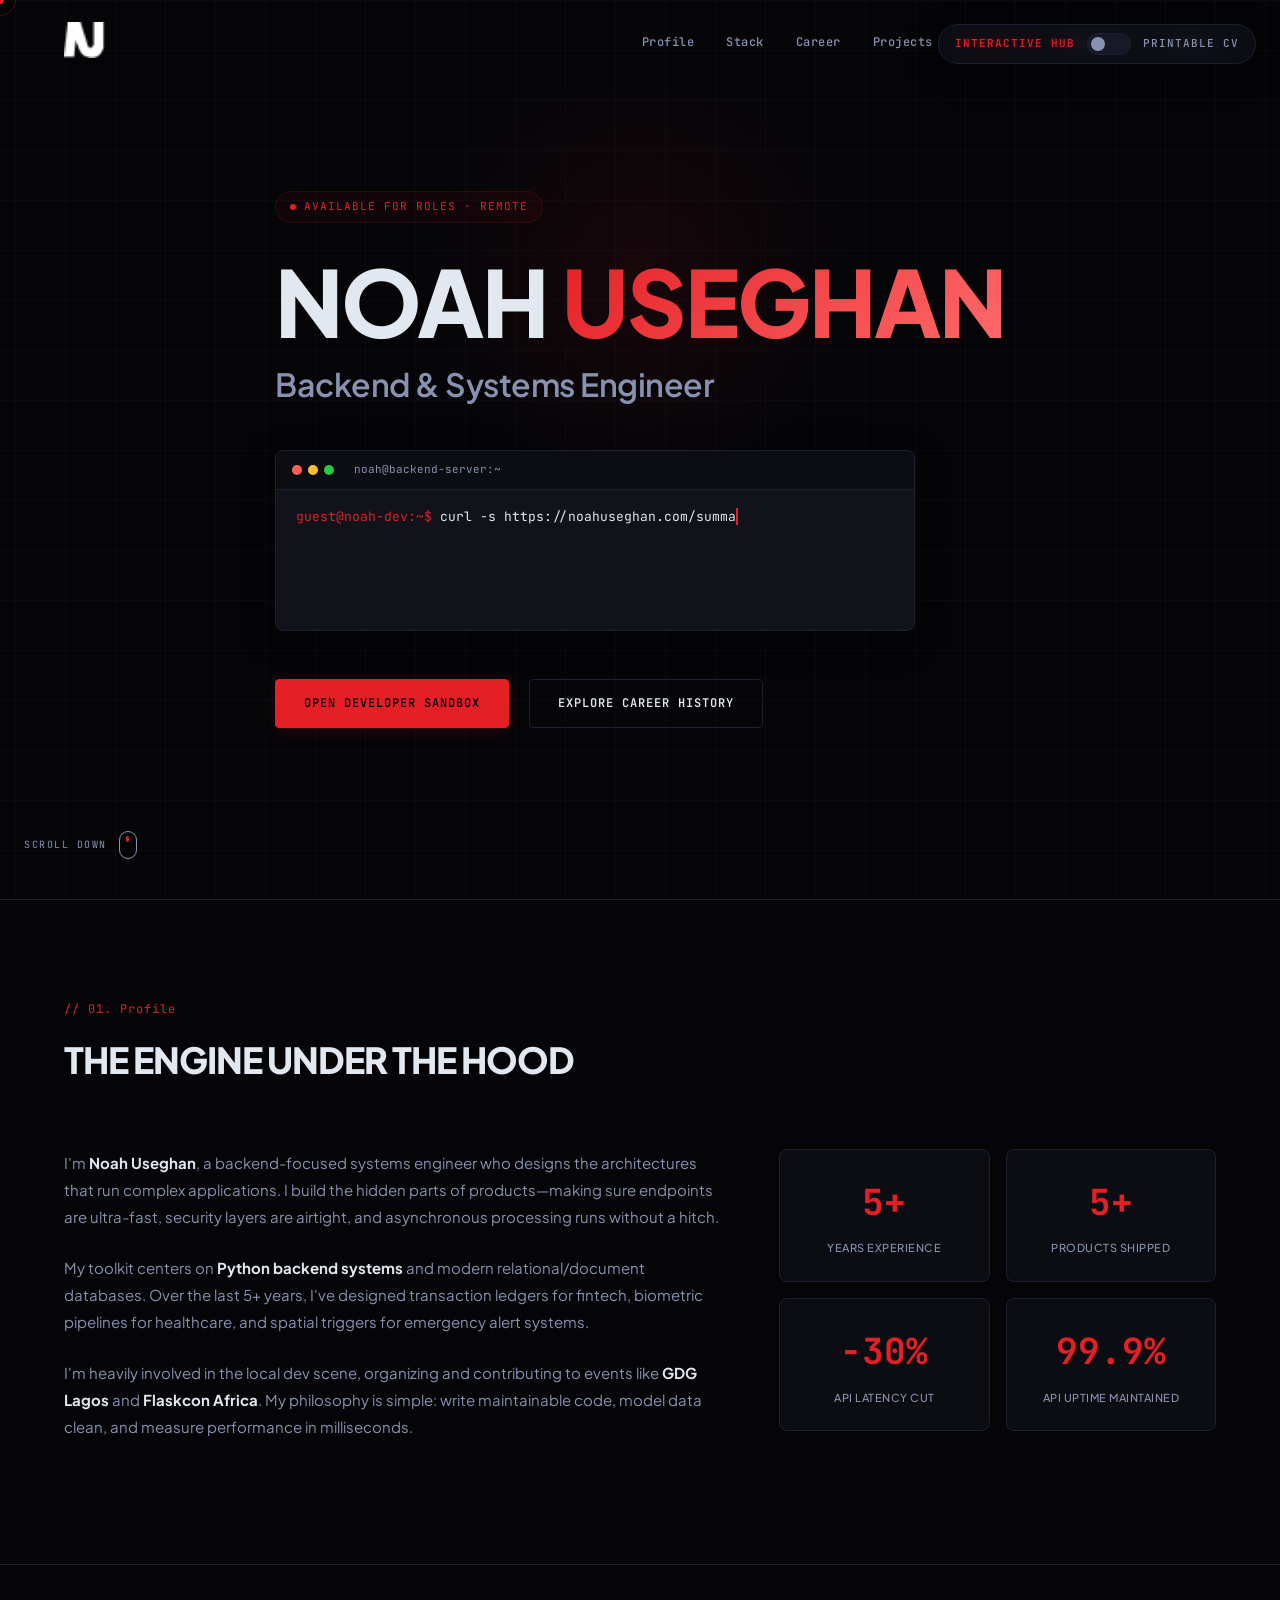
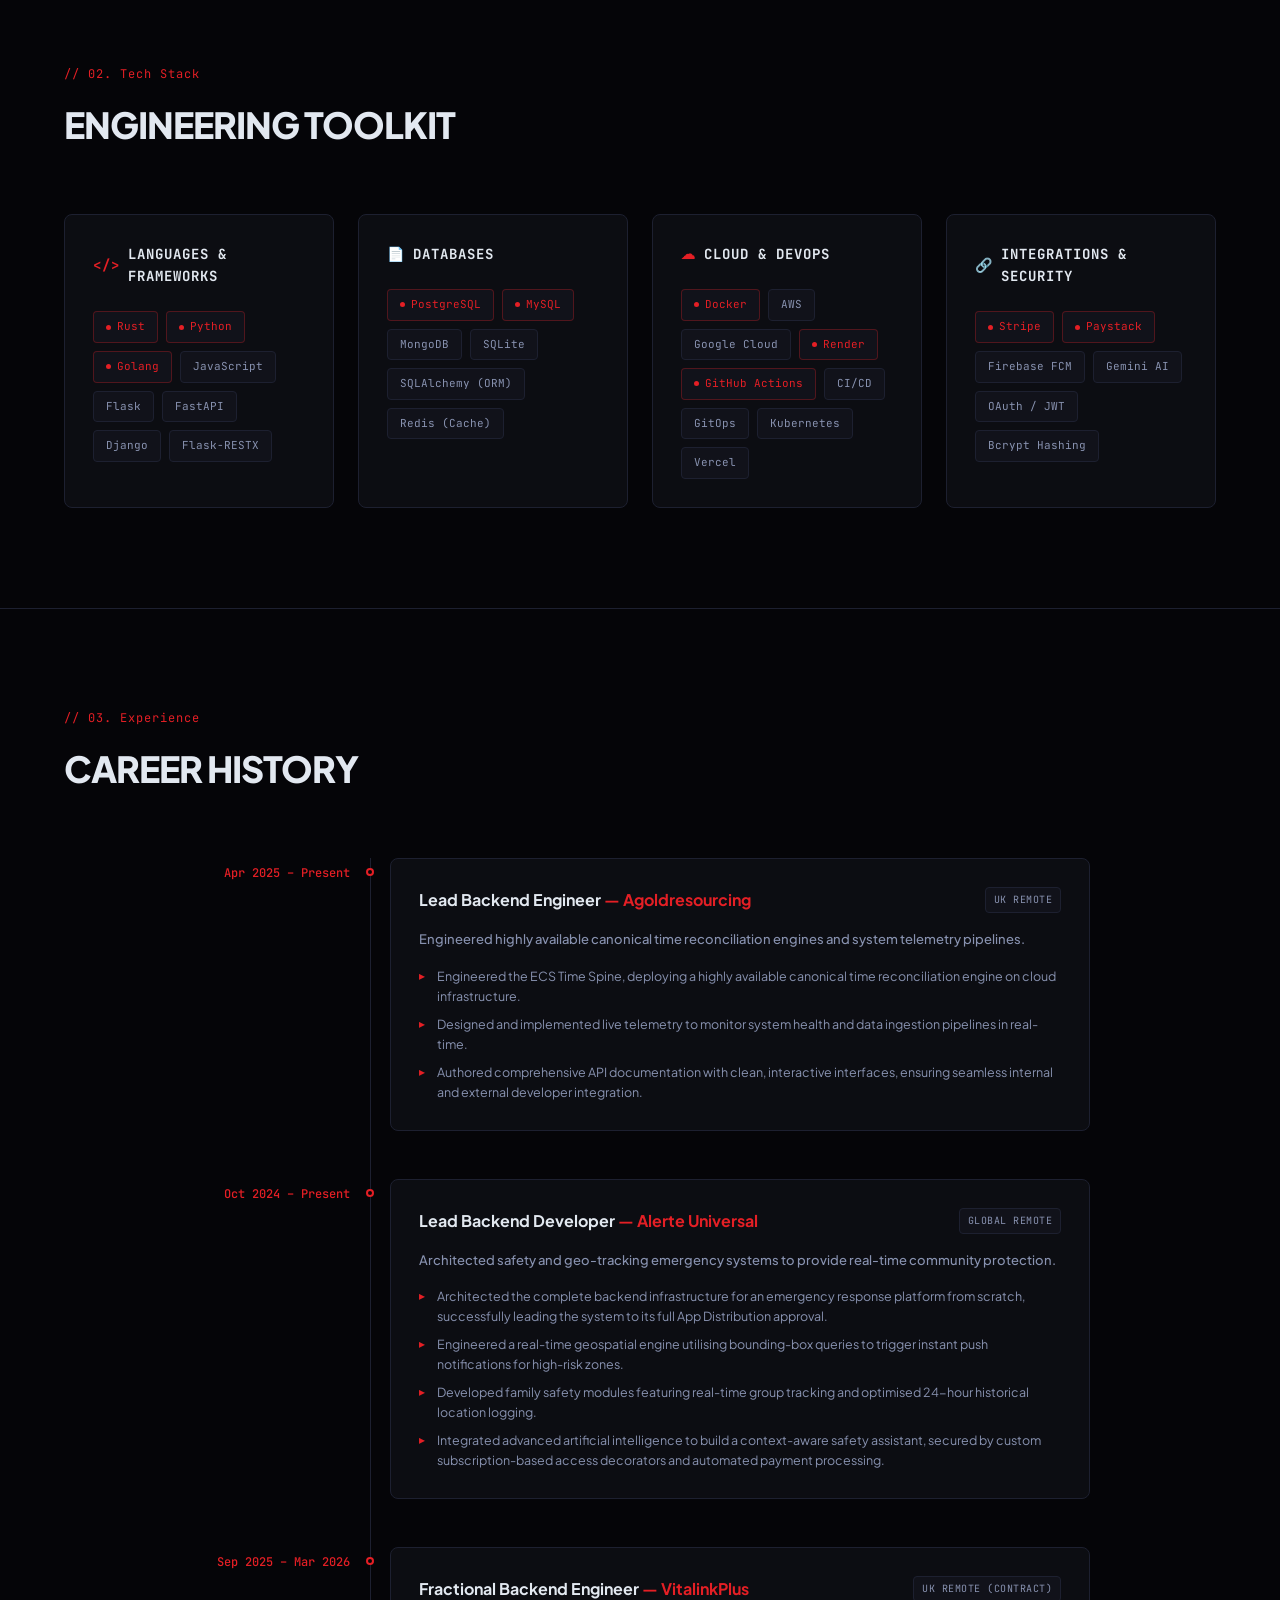
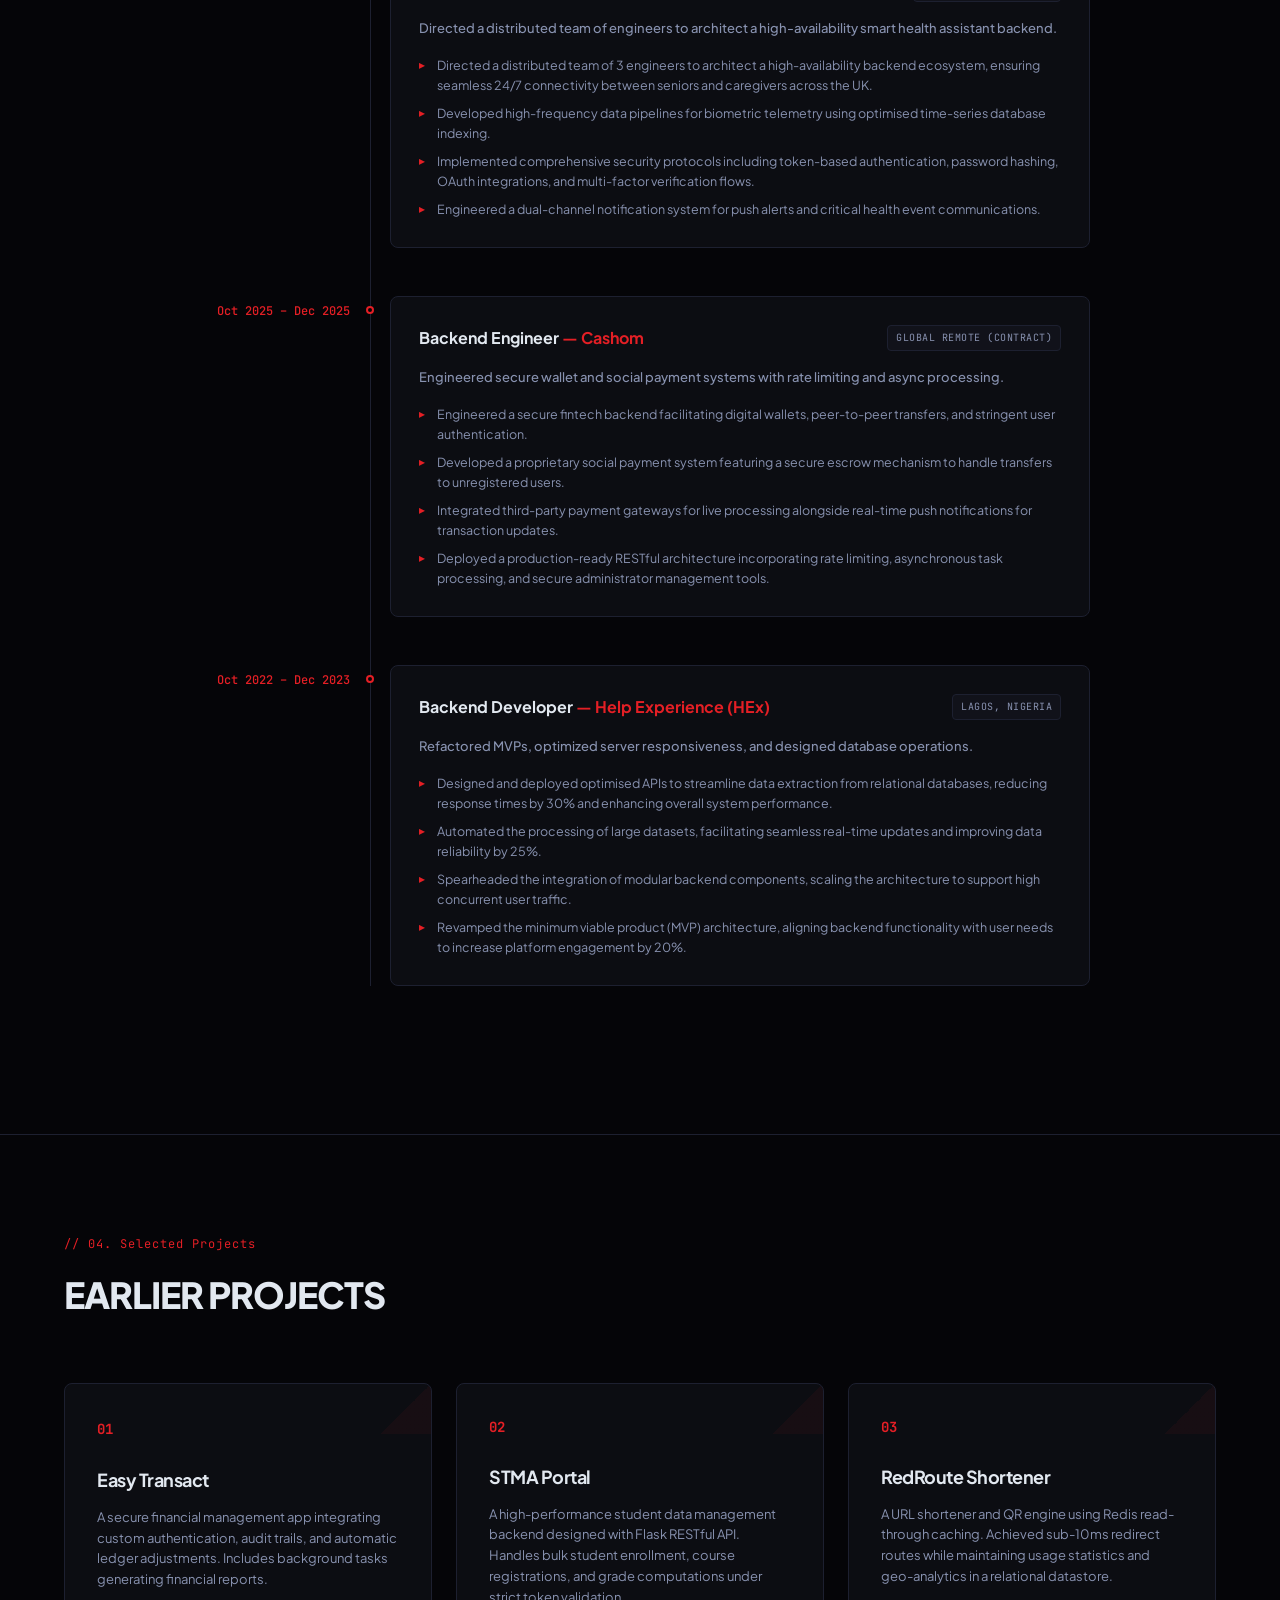
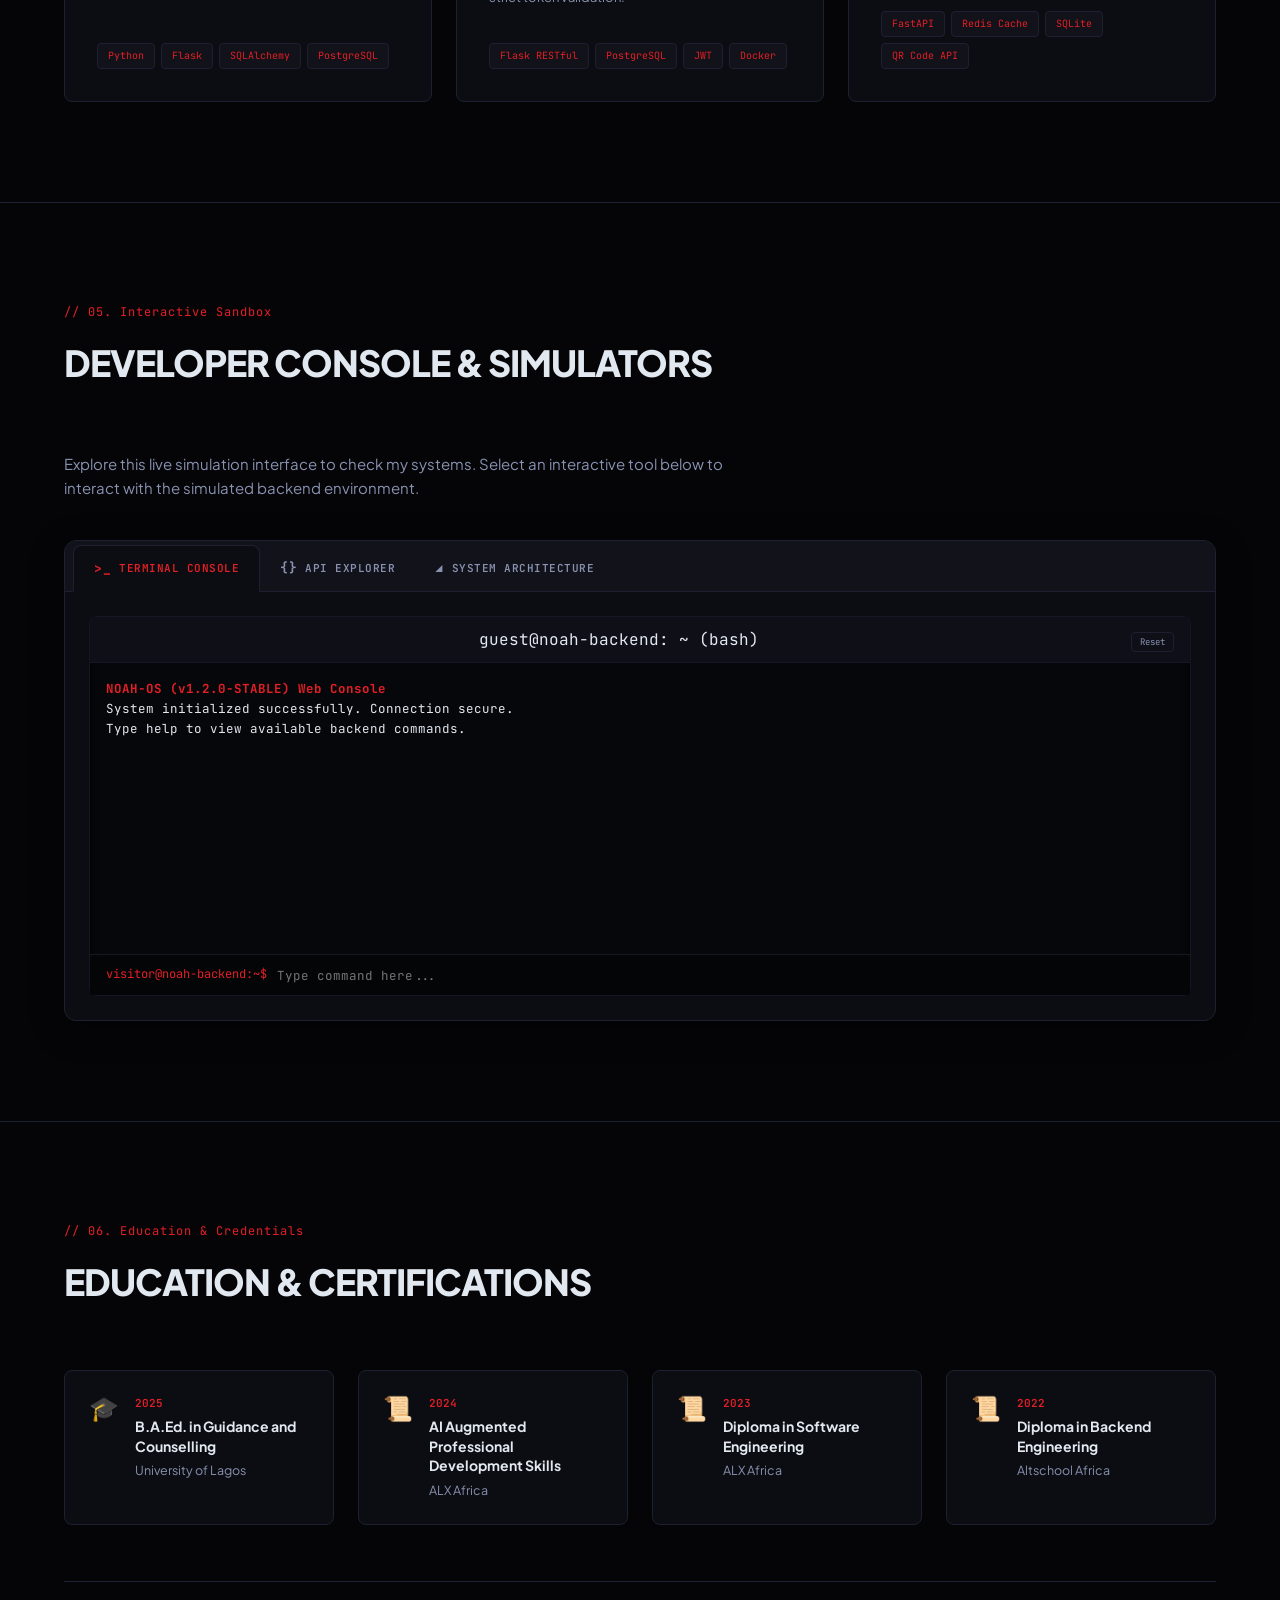
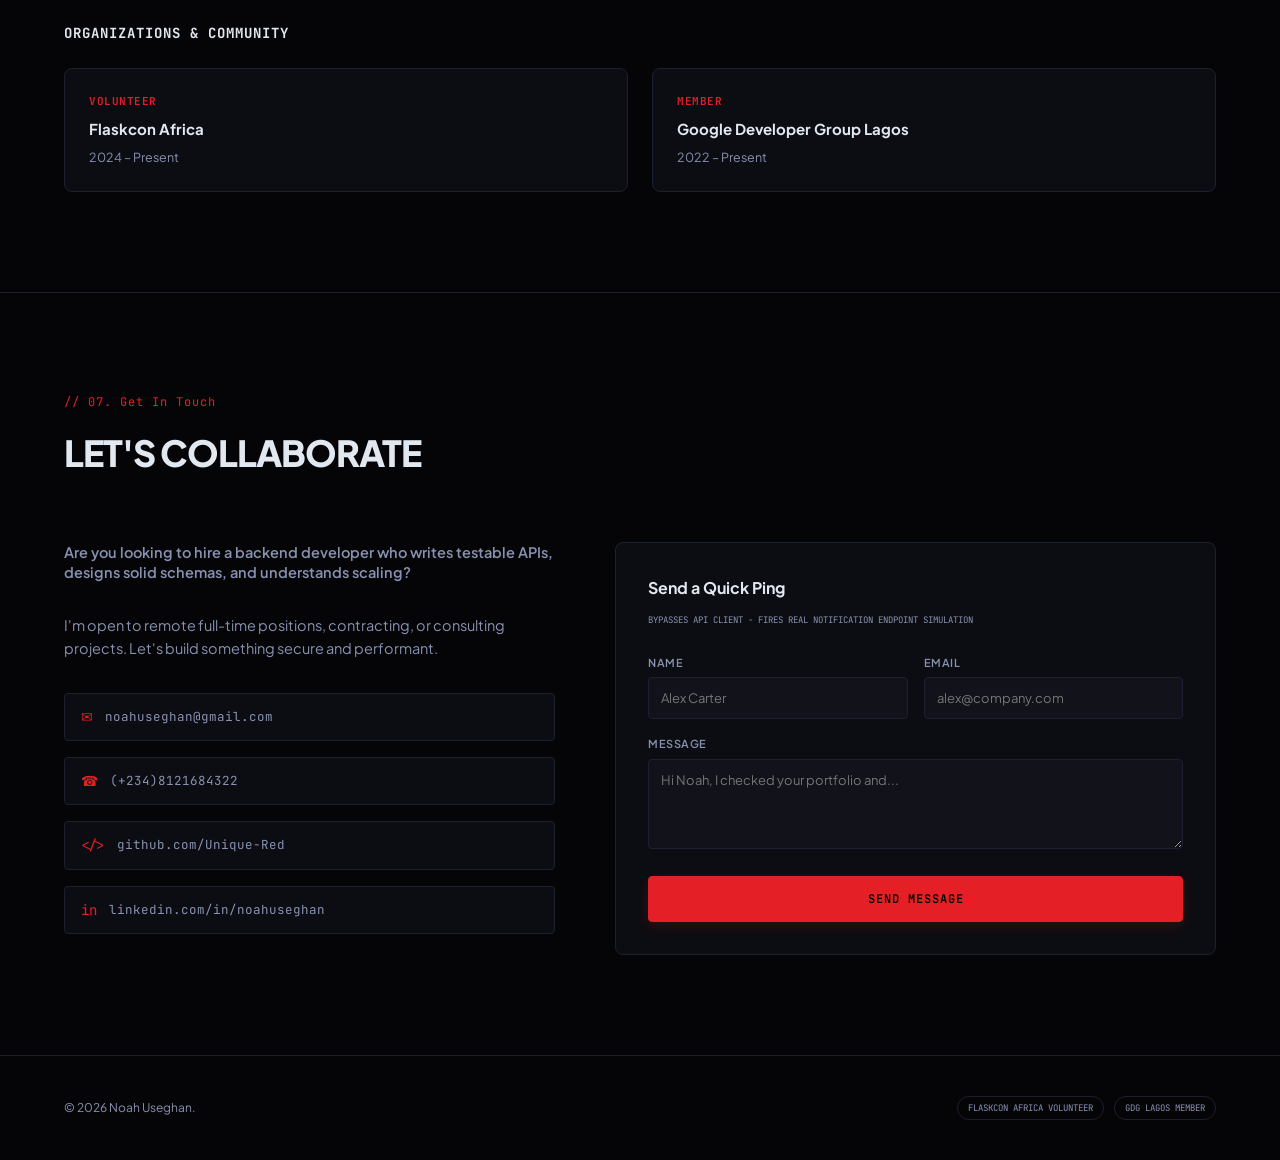
==== index.html @ 18c0c995 "Fix Web3Forms integration logic and add form name attributes" ====
<!DOCTYPE html>
<html lang="en">
<head>
  <meta charset="UTF-8">
  <meta name="viewport" content="width=device-width, initial-scale=1.0">
  <title>Noah Useghan — Backend Engineer Portfolio</title>
  <meta name="description" content="Portfolio of Noah Useghan, a backend developer specializing in Python, Flask, FastAPI, cloud systems, and database optimization. Featuring a terminal emulator, interactive API playground, and system architecture visualizer.">

  <meta property="og:type" content="website">
  <meta property="og:url" content="https://noahuseghan.com/"> 
  <meta property="og:title" content="Noah Useghan — Backend &amp; Systems Engineer">
  <meta property="og:description" content="Portfolio of Noah Useghan, specializing in scalable APIs, database query tuning, and system architecture. Features an interactive CLI shell simulator and API playground.">
  <meta property="og:image" content="https://noahuseghan.com/NU.png">

  <meta property="twitter:card" content="summary_large_image">
  <meta property="twitter:url" content="https://noahuseghan.com/">
  <meta property="twitter:title" content="Noah Useghan — Backend &amp; Systems Engineer">
  <meta property="twitter:description" content="Portfolio of Noah Useghan, specializing in scalable APIs, database query tuning, and system architecture. Features an interactive CLI shell simulator and API playground.">
  <meta property="twitter:image" content="https://noahuseghan.com/NU.png">

  <link rel="preconnect" href="https://fonts.googleapis.com">
  <link rel="preconnect" href="https://fonts.gstatic.com" crossorigin>
  <link href="https://fonts.googleapis.com/css2?family=Fira+Code:wght@400;500;700&family=JetBrains+Mono:wght@300;400;500;700&family=Plus+Jakarta+Sans:wght@300;400;500;600;700;800&display=swap" rel="stylesheet">

  <link rel="icon" type="image/png" href="NU.png">
  
  
  <link rel="stylesheet" href="style.css">
</head>
<body class="interactive-mode">

  
  <div id="mode-controls" class="no-print">
    <div class="mode-toggle-wrapper">
      <span class="mode-label active" id="label-interactive">Interactive Hub</span>
      <label class="switch" aria-label="Toggle between Interactive Hub and Printable Resume">
        <input type="checkbox" id="mode-toggle">
        <span class="slider round"></span>
      </label>
      <span class="mode-label" id="label-printable">Printable CV</span>
    </div>
  </div>

  
  <div class="cursor no-print" id="custom-cursor"></div>
  <div class="cursor-ring no-print" id="custom-cursor-ring"></div>

  
  
  
  <div id="interactive-wrapper" class="view-wrapper active no-print">
    
    
    <header id="navbar">
      <div class="nav-container">
        <a href="#hero" class="nav-logo">
          <img src="NU.png" alt="NU Logo" class="logo-img">
        </a>
        <nav class="nav-links-wrapper">
          <ul class="nav-links">
            <li><a href="#about">Profile</a></li>
            <li><a href="#skills">Stack</a></li>
            <li><a href="#experience">Career</a></li>
            <li><a href="#projects">Projects</a></li>
            <li><a href="#sandbox" class="accent-link">Sandbox</a></li>
            <li><a href="#education">Credentials</a></li>
            <li><a href="#contact">Contact</a></li>
          </ul>
        </nav>
        <button class="mobile-nav-toggle" aria-label="Toggle navigation menu">
          <span class="bar"></span>
          <span class="bar"></span>
          <span class="bar"></span>
        </button>
      </div>
    </header>

    
    <section id="hero">
      <div class="hero-bg-grid"></div>
      <div class="hero-glow"></div>
      
      <div class="hero-content">
        <div class="hero-badge">
          <span class="pulse-dot"></span>
          <span>Available for Roles &middot; Remote</span>
        </div>
        <h1 class="hero-title" data-text="NOAH USEGHAN">
          NOAH <span class="text-gradient">USEGHAN</span>
        </h1>
        <p class="hero-subtitle">Backend &amp; Systems Engineer</p>
        
        
        <div class="hero-terminal-container">
          <div class="terminal-bar">
            <div class="dots"><span class="dot-red"></span><span class="dot-yellow"></span><span class="dot-green"></span></div>
            <div class="terminal-title">noah@backend-server:~</div>
          </div>
          <div class="terminal-body" id="hero-terminal-output">
            <div class="line"><span class="prompt">guest@noah-dev:~$</span> <span class="typing" id="hero-typing-text">curl -s https://noahuseghan.com/summary</span></div>
            <div class="line response-line" id="hero-terminal-response" style="display: none;">
              <span class="cyan">{</span><br>
              &nbsp;&nbsp;<span class="yellow">"bio"</span>: <span class="green">"Architecting robust APIs, scalable databases, and cloud systems."</span>,<br>
              &nbsp;&nbsp;<span class="yellow">"languages"</span>: <span class="green">["Rust", "Python", "Golang", "JavaScript"]</span>,<br>
              &nbsp;&nbsp;<span class="yellow">"frameworks"</span>: <span class="green">["Flask", "FastAPI", "Django"]</span>,<br>
              &nbsp;&nbsp;<span class="yellow">"core_strength"</span>: <span class="green">"Writing APIs that scale and clean queries that don't break"</span><br>
              <span class="cyan">}</span>
            </div>
          </div>
        </div>

        <div class="hero-actions">
          <a href="#sandbox" class="btn btn-primary">Open Developer Sandbox</a>
          <a href="#experience" class="btn btn-secondary">Explore Career History</a>
        </div>
      </div>

      <a href="#about" class="scroll-down" aria-label="Scroll to about section">
        <span>Scroll Down</span>
        <div class="mouse">
          <div class="wheel"></div>
        </div>
      </a>
    </section>

    
    <section id="about" class="reveal">
      <div class="container">
        <div class="section-header">
          <span class="section-tag">// 01. Profile</span>
          <h2 class="section-title">THE ENGINE UNDER THE HOOD</h2>
        </div>
        <div class="about-grid">
          <div class="about-text">
            <p>I'm <strong>Noah Useghan</strong>, a backend-focused systems engineer who designs the architectures that run complex applications. I build the hidden parts of products—making sure endpoints are ultra-fast, security layers are airtight, and asynchronous processing runs without a hitch.</p>
            <p>My toolkit centers on <strong>Python backend systems</strong> and modern relational/document databases. Over the last 5+ years, I've designed transaction ledgers for fintech, biometric pipelines for healthcare, and spatial triggers for emergency alert systems.</p>
            <p>I'm heavily involved in the local dev scene, organizing and contributing to events like <strong>GDG Lagos</strong> and <strong>Flaskcon Africa</strong>. My philosophy is simple: write maintainable code, model data clean, and measure performance in milliseconds.</p>
          </div>
          
          <div class="about-stats-container">
            <div class="stats-grid">
              <div class="stat-card">
                <h3 class="stat-value">5+</h3>
                <p class="stat-label">Years Experience</p>
              </div>
              <div class="stat-card">
                <h3 class="stat-value">5+</h3>
                <p class="stat-label">Products Shipped</p>
              </div>
              <div class="stat-card">
                <h3 class="stat-value">-30%</h3>
                <p class="stat-label">API Latency Cut</p>
              </div>
              <div class="stat-card">
                <h3 class="stat-value">99.9%</h3>
                <p class="stat-label">API Uptime Maintained</p>
              </div>
            </div>
          </div>
        </div>
      </div>
    </section>

    
    <section id="skills" class="reveal">
      <div class="container">
        <div class="section-header">
          <span class="section-tag">// 02. Tech Stack</span>
          <h2 class="section-title">ENGINEERING TOOLKIT</h2>
        </div>
        <div class="skills-grid">
          
          <div class="skills-column">
            <h3 class="skill-group-title"><span class="code-symbol">&lt;/&gt;</span> Languages &amp; Frameworks</h3>
            <div class="skills-list">
              <div class="skill-pill highlight"><span class="pill-dot"></span>Rust</div>
              <div class="skill-pill highlight"><span class="pill-dot"></span>Python</div>
              <div class="skill-pill highlight"><span class="pill-dot"></span>Golang</div>
              <div class="skill-pill">JavaScript</div>
              <div class="skill-pill">Flask</div>
              <div class="skill-pill">FastAPI</div>
              <div class="skill-pill">Django</div>
              <div class="skill-pill">Flask-RESTX</div>
            </div>
          </div>
          
          <div class="skills-column">
            <h3 class="skill-group-title"><span class="code-symbol">&#128196;</span> Databases</h3>
            <div class="skills-list">
              <div class="skill-pill highlight"><span class="pill-dot"></span>PostgreSQL</div>
              <div class="skill-pill highlight"><span class="pill-dot"></span>MySQL</div>
              <div class="skill-pill">MongoDB</div>
              <div class="skill-pill">SQLite</div>
              <div class="skill-pill">SQLAlchemy (ORM)</div>
              <div class="skill-pill">Redis (Cache)</div>
            </div>
          </div>

          <div class="skills-column">
            <h3 class="skill-group-title"><span class="code-symbol">&#9729;</span> Cloud &amp; DevOps</h3>
            <div class="skills-list">
              <div class="skill-pill highlight"><span class="pill-dot"></span>Docker</div>
              <div class="skill-pill">AWS</div>
              <div class="skill-pill">Google Cloud</div>
              <div class="skill-pill highlight"><span class="pill-dot"></span>Render</div>
              <div class="skill-pill highlight"><span class="pill-dot"></span>GitHub Actions</div>
              <div class="skill-pill">CI/CD</div>
              <div class="skill-pill">GitOps</div>
              <div class="skill-pill">Kubernetes</div>
              <div class="skill-pill">Vercel</div>
            </div>
          </div>

          <div class="skills-column">
            <h3 class="skill-group-title"><span class="code-symbol">&#128279;</span> Integrations &amp; Security</h3>
            <div class="skills-list">
              <div class="skill-pill highlight"><span class="pill-dot"></span>Stripe</div>
              <div class="skill-pill highlight"><span class="pill-dot"></span>Paystack</div>
              <div class="skill-pill">Firebase FCM</div>
              <div class="skill-pill">Gemini AI</div>
              <div class="skill-pill">OAuth / JWT</div>
              <div class="skill-pill">Bcrypt Hashing</div>
            </div>
          </div>
        </div>
      </div>
    </section>

    
    <section id="experience" class="reveal">
      <div class="container">
        <div class="section-header">
          <span class="section-tag">// 03. Experience</span>
          <h2 class="section-title">CAREER HISTORY</h2>
        </div>
        <div class="timeline-container">
          
          <div class="timeline-item">
            <div class="timeline-date">Apr 2025 – Present</div>
            <div class="timeline-marker"></div>
            <div class="timeline-content">
              <div class="timeline-header">
                <h3 class="job-title">Lead Backend Engineer <span class="company">&mdash; Agoldresourcing</span></h3>
                <span class="job-type">UK Remote</span>
              </div>
              <p class="job-desc">Engineered highly available canonical time reconciliation engines and system telemetry pipelines.</p>
              <ul class="job-bullets">
                <li>Engineered the ECS Time Spine, deploying a highly available canonical time reconciliation engine on cloud infrastructure.</li>
                <li>Designed and implemented live telemetry to monitor system health and data ingestion pipelines in real-time.</li>
                <li>Authored comprehensive API documentation with clean, interactive interfaces, ensuring seamless internal and external developer integration.</li>
              </ul>
            </div>
          </div>

          <div class="timeline-item">
            <div class="timeline-date">Oct 2024 – Present</div>
            <div class="timeline-marker"></div>
            <div class="timeline-content">
              <div class="timeline-header">
                <h3 class="job-title">Lead Backend Developer <span class="company">&mdash; Alerte Universal</span></h3>
                <span class="job-type">Global Remote</span>
              </div>
              <p class="job-desc">Architected safety and geo-tracking emergency systems to provide real-time community protection.</p>
              <ul class="job-bullets">
                <li>Architected the complete backend infrastructure for an emergency response platform from scratch, successfully leading the system to its full App Distribution approval.</li>
                <li>Engineered a real-time geospatial engine utilising bounding-box queries to trigger instant push notifications for high-risk zones.</li>
                <li>Developed family safety modules featuring real-time group tracking and optimised 24-hour historical location logging.</li>
                <li>Integrated advanced artificial intelligence to build a context-aware safety assistant, secured by custom subscription-based access decorators and automated payment processing.</li>
              </ul>
            </div>
          </div>

          <div class="timeline-item">
            <div class="timeline-date">Sep 2025 – Mar 2026</div>
            <div class="timeline-marker"></div>
            <div class="timeline-content">
              <div class="timeline-header">
                <h3 class="job-title">Fractional Backend Engineer <span class="company">&mdash; VitalinkPlus</span></h3>
                <span class="job-type">UK Remote (Contract)</span>
              </div>
              <p class="job-desc">Directed a distributed team of engineers to architect a high-availability smart health assistant backend.</p>
              <ul class="job-bullets">
                <li>Directed a distributed team of 3 engineers to architect a high-availability backend ecosystem, ensuring seamless 24/7 connectivity between seniors and caregivers across the UK.</li>
                <li>Developed high-frequency data pipelines for biometric telemetry using optimised time-series database indexing.</li>
                <li>Implemented comprehensive security protocols including token-based authentication, password hashing, OAuth integrations, and multi-factor verification flows.</li>
                <li>Engineered a dual-channel notification system for push alerts and critical health event communications.</li>
              </ul>
            </div>
          </div>

          <div class="timeline-item">
            <div class="timeline-date">Oct 2025 – Dec 2025</div>
            <div class="timeline-marker"></div>
            <div class="timeline-content">
              <div class="timeline-header">
                <h3 class="job-title">Backend Engineer <span class="company">&mdash; Cashom</span></h3>
                <span class="job-type">Global Remote (Contract)</span>
              </div>
              <p class="job-desc">Engineered secure wallet and social payment systems with rate limiting and async processing.</p>
              <ul class="job-bullets">
                <li>Engineered a secure fintech backend facilitating digital wallets, peer-to-peer transfers, and stringent user authentication.</li>
                <li>Developed a proprietary social payment system featuring a secure escrow mechanism to handle transfers to unregistered users.</li>
                <li>Integrated third-party payment gateways for live processing alongside real-time push notifications for transaction updates.</li>
                <li>Deployed a production-ready RESTful architecture incorporating rate limiting, asynchronous task processing, and secure administrator management tools.</li>
              </ul>
            </div>
          </div>

          <div class="timeline-item">
            <div class="timeline-date">Oct 2022 – Dec 2023</div>
            <div class="timeline-marker"></div>
            <div class="timeline-content">
              <div class="timeline-header">
                <h3 class="job-title">Backend Developer <span class="company">&mdash; Help Experience (HEx)</span></h3>
                <span class="job-type">Lagos, Nigeria</span>
              </div>
              <p class="job-desc">Refactored MVPs, optimized server responsiveness, and designed database operations.</p>
              <ul class="job-bullets">
                <li>Designed and deployed optimised APIs to streamline data extraction from relational databases, reducing response times by 30% and enhancing overall system performance.</li>
                <li>Automated the processing of large datasets, facilitating seamless real-time updates and improving data reliability by 25%.</li>
                <li>Spearheaded the integration of modular backend components, scaling the architecture to support high concurrent user traffic.</li>
                <li>Revamped the minimum viable product (MVP) architecture, aligning backend functionality with user needs to increase platform engagement by 20%.</li>
              </ul>
            </div>
          </div>

        </div>
      </div>
    </section>

    
    <section id="projects" class="reveal">
      <div class="container">
        <div class="section-header">
          <span class="section-tag">// 04. Selected Projects</span>
          <h2 class="section-title">EARLIER PROJECTS</h2>
        </div>
        <div class="projects-grid">
          
          <div class="project-card" data-api-target="/api/v1/projects/easy-transact" data-arch-target="finance">
            <div class="project-header">
              <span class="project-number">01</span>
              <div class="project-links">
                <span class="action-hint">Click card to load in Sandbox tools</span>
              </div>
            </div>
            <h3 class="project-title">Easy Transact</h3>
            <p class="project-description">A secure financial management app integrating custom authentication, audit trails, and automatic ledger adjustments. Includes background tasks generating financial reports.</p>
            <div class="project-tech-tags">
              <span>Python</span>
              <span>Flask</span>
              <span>SQLAlchemy</span>
              <span>PostgreSQL</span>
            </div>
          </div>

          <div class="project-card" data-api-target="/api/v1/projects/stma" data-arch-target="stma">
            <div class="project-header">
              <span class="project-number">02</span>
              <span class="action-hint">Click card to load in Sandbox tools</span>
            </div>
            <h3 class="project-title">STMA Portal</h3>
            <p class="project-description">A high-performance student data management backend designed with Flask RESTful API. Handles bulk student enrollment, course registrations, and grade computations under strict token validation.</p>
            <div class="project-tech-tags">
              <span>Flask RESTful</span>
              <span>PostgreSQL</span>
              <span>JWT</span>
              <span>Docker</span>
            </div>
          </div>

          <div class="project-card" data-api-target="/api/v1/projects/redroute" data-arch-target="redroute">
            <div class="project-header">
              <span class="project-number">03</span>
              <span class="action-hint">Click card to load in Sandbox tools</span>
            </div>
            <h3 class="project-title">RedRoute Shortener</h3>
            <p class="project-description">A URL shortener and QR engine using Redis read-through caching. Achieved sub-10ms redirect routes while maintaining usage statistics and geo-analytics in a relational datastore.</p>
            <div class="project-tech-tags">
              <span>FastAPI</span>
              <span>Redis Cache</span>
              <span>SQLite</span>
              <span>QR Code API</span>
            </div>
          </div>

        </div>
      </div>
    </section>

    
    <section id="sandbox" class="reveal">
      <div class="container">
        <div class="section-header">
          <span class="section-tag">// 05. Interactive Sandbox</span>
          <h2 class="section-title">DEVELOPER CONSOLE &amp; SIMULATORS</h2>
        </div>
        
        <div class="sandbox-intro">
          <p>Explore this live simulation interface to check my systems. Select an interactive tool below to interact with the simulated backend environment.</p>
        </div>

        <div class="sandbox-wrapper">
          
          <div class="sandbox-tabs">
            <button class="sandbox-tab-btn active" data-tab="terminal">
              <span class="tab-icon">&gt;_</span> Terminal Console
            </button>
            <button class="sandbox-tab-btn" data-tab="api">
              <span class="tab-icon">{}</span> API Explorer
            </button>
            <button class="sandbox-tab-btn" data-tab="architecture">
              <span class="tab-icon">&#9698;</span> System Architecture
            </button>
          </div>

          
          <div class="sandbox-content">
            
            
            <div class="sandbox-pane active" id="pane-terminal">
              <div class="terminal-mock-window">
                <div class="window-header">
                  <div class="dots"><span class="dot-red"></span><span class="dot-yellow"></span><span class="dot-green"></span></div>
                  <div class="window-title">guest@noah-backend: ~ (bash)</div>
                  <div class="window-actions">
                    <button id="terminal-clear-btn" title="Clear terminal">Reset</button>
                  </div>
                </div>
                <div class="terminal-screen" id="terminal-screen-logs">
                  <div class="terminal-row welcome-msg">
                    <p class="accent-text">NOAH-OS (v1.2.0-STABLE) Web Console</p>
                    <p>System initialized successfully. Connection secure.</p>
                    <p>Type <span class="cyan">help</span> to view available backend commands.</p>
                    <p>&nbsp;</p>
                  </div>
                </div>
                <div class="terminal-input-row">
                  <span class="prompt-symbol">visitor@noah-backend:~$</span>
                  <input type="text" id="terminal-input" autocomplete="off" autofocus placeholder="Type command here..." aria-label="Terminal Input">
                </div>
              </div>
            </div>

            
            <div class="sandbox-pane" id="pane-api">
              <div class="api-explorer-grid">
                
                
                <div class="api-request-panel">
                  <h3 class="panel-subtitle">Request Configuration</h3>
                  
                  <div class="form-group">
                    <label for="api-endpoint">Endpoint</label>
                    <div class="api-endpoint-input-group">
                      <span class="http-method-badge get" id="request-method-badge">GET</span>
                      <select id="api-endpoint" class="api-select">
                        <option value="/api/v1/profile" data-method="GET">/api/v1/profile</option>
                        <option value="/api/v1/skills" data-method="GET">/api/v1/skills</option>
                        <option value="/api/v1/projects" data-method="GET">/api/v1/projects</option>
                        <option value="/api/v1/projects/easy-transact" data-method="GET">/api/v1/projects/easy-transact</option>
                        <option value="/api/v1/projects/stma" data-method="GET">/api/v1/projects/stma</option>
                        <option value="/api/v1/projects/redroute" data-method="GET">/api/v1/projects/redroute</option>
                        <option value="/api/v1/architecture" data-method="GET">/api/v1/architecture</option>
                        <option value="/api/v1/contact" data-method="POST">/api/v1/contact</option>
                      </select>
                    </div>
                  </div>

                  
                  <div class="form-group" id="api-body-group" style="display: none;">
                    <label for="api-post-body">Request Body (JSON)</label>
                    <textarea id="api-post-body" class="api-textarea" rows="5">
{
  "name": "Recruiter Name",
  "email": "hello@company.com",
  "message": "Let's schedule an interview!"
}</textarea>
                  </div>

                  <div class="form-group">
                    <label for="api-latency">Simulated Network Latency</label>
                    <div class="latency-slider-wrapper">
                      <input type="range" id="api-latency" min="50" max="2000" step="50" value="300">
                      <span id="api-latency-val">300ms</span>
                    </div>
                  </div>

                  <button id="btn-send-request" class="btn btn-primary btn-block">
                    <span class="btn-text">Execute Request</span>
                    <span class="spinner" style="display:none;"></span>
                  </button>
                </div>

                
                <div class="api-response-panel">
                  <div class="panel-header-with-status">
                    <h3 class="panel-subtitle">Response Details</h3>
                    <div class="response-meta">
                      <span class="response-status" id="response-status-badge">---</span>
                      <span class="response-time" id="response-time-val">0ms</span>
                    </div>
                  </div>

                  <div class="api-response-body">
                    <pre><code id="api-response-code" class="language-json">Click "Execute Request" to fetch simulated endpoints...</code></pre>
                  </div>
                </div>

              </div>
            </div>

            
            <div class="sandbox-pane" id="pane-architecture">
              <div class="arch-visualizer-grid">
                
                
                <div class="arch-canvas-container">
                  <div class="canvas-help-text">Click on any system component below to view its role &amp; metrics</div>
                  <svg id="architecture-svg" viewBox="0 0 800 500" width="100%" height="100%">
                    
                    
                    <defs>
                      <marker id="arrow" viewBox="0 0 10 10" refX="8" refY="5" markerWidth="6" markerHeight="6" orient="auto-start-reverse">
                        <path d="M 0 0 L 10 5 L 0 10 z" fill="#E41F25" opacity="0.7"/>
                      </marker>
                      <filter id="glow" x="-20%" y="-20%" width="140%" height="140%">
                        <feGaussianBlur stdDeviation="5" result="blur"/>
                        <feMerge>
                          <feMergeNode in="blur"/>
                          <feMergeNode in="SourceGraphic"/>
                        </feMerge>
                      </filter>
                    </defs>

                    
                    
                    <path class="arch-wire" d="M 70 250 L 170 250" marker-end="url(#arrow)" />
                    
                    <path class="arch-wire" d="M 230 250 L 330 250" marker-end="url(#arrow)" />
                    
                    
                    <path class="arch-wire" d="M 390 220 Q 420 130 500 130" marker-end="url(#arrow)" />
                    <path class="arch-wire" d="M 500 150 Q 410 160 390 230" marker-end="url(#arrow)" />
                    
                    
                    <path class="arch-wire" d="M 420 250 L 520 250" marker-end="url(#arrow)" />
                    
                    
                    <path class="arch-wire" d="M 390 280 Q 420 370 500 370" marker-end="url(#arrow)" />
                    
                    
                    <path class="arch-wire" d="M 560 350 Q 640 250 560 160" marker-end="url(#arrow)" />
                    
                    
                    <path class="arch-wire" d="M 580 390 L 680 390" marker-end="url(#arrow)" />
                    
                    
                    <path class="arch-wire" d="M 390 290 Q 450 320 680 270" marker-end="url(#arrow)" />

                    
                    
                    <g class="arch-node" id="node-client" data-node="client">
                      <rect class="node-shape" x="10" y="210" width="80" height="80" rx="8"/>
                      <text class="node-text" x="50" y="245">CLIENT</text>
                      <text class="node-subtext" x="50" y="265">Web/Mobile</text>
                    </g>

                    
                    <g class="arch-node" id="node-gateway" data-node="gateway">
                      <rect class="node-shape" x="150" y="210" width="100" height="80" rx="8"/>
                      <text class="node-text" x="200" y="245">GATEWAY</text>
                      <text class="node-subtext" x="200" y="265">Nginx / Rate Limit</text>
                    </g>

                    
                    <g class="arch-node" id="node-server" data-node="server">
                      <rect class="node-shape" x="310" y="210" width="120" height="80" rx="8"/>
                      <text class="node-text text-accent" x="370" y="245">APP SERVER</text>
                      <text class="node-subtext" x="370" y="265">Python (Gunicorn)</text>
                    </g>

                    
                    <g class="arch-node" id="node-redis" data-node="redis">
                      <rect class="node-shape" x="480" y="100" width="100" height="70" rx="8"/>
                      <text class="node-text" x="530" y="130">REDIS</text>
                      <text class="node-subtext" x="530" y="150">Cache / Queue</text>
                    </g>

                    
                    <g class="arch-node" id="node-database" data-node="database">
                      <rect class="node-shape" x="500" y="210" width="120" height="80" rx="8"/>
                      <text class="node-text" x="560" y="245">RELATIONAL DB</text>
                      <text class="node-subtext" x="560" y="265">PostgreSQL/MySQL</text>
                    </g>

                    
                    <g class="arch-node" id="node-worker" data-node="worker">
                      <rect class="node-shape" x="480" y="340" width="120" height="70" rx="8"/>
                      <text class="node-text" x="540" y="370">ASYNC WORKER</text>
                      <text class="node-subtext" x="540" y="390">Celery / Cron</text>
                    </g>

                    
                    <g class="arch-node" id="node-external" data-node="external">
                      <rect class="node-shape" x="660" y="240" width="130" height="170" rx="8"/>
                      <text class="node-text" x="725" y="275">EXTERNAL SERVICES</text>
                      <text class="node-small-sub" x="725" y="305">Stripe Payments</text>
                      <text class="node-small-sub" x="725" y="330">Paystack Hook</text>
                      <text class="node-small-sub" x="725" y="355">Firebase FCM</text>
                      <text class="node-small-sub" x="725" y="380">Gemini AI API</text>
                    </g>

                  </svg>
                </div>

                
                <div class="arch-info-panel">
                  <h3 class="panel-subtitle" id="arch-node-name">System Topology</h3>
                  <div class="arch-node-details" id="arch-node-desc">
                    <p>Click on any component of the system architecture diagram to inspect how it is utilized in my production setups.</p>
                    <p>This graph models the standard high-availability stateless design pattern I implement for backend projects like <strong>Alerte Universal</strong> and <strong>VitalinkPlus</strong>.</p>
                  </div>
                  <div class="arch-node-stats" id="arch-node-stats-box" style="display: none;">
                    <div class="arch-stat-row">
                      <span class="label">Key Tech:</span>
                      <span class="value" id="arch-stat-tech">--</span>
                    </div>
                    <div class="arch-stat-row">
                      <span class="label">Best Practice:</span>
                      <span class="value" id="arch-stat-practice">--</span>
                    </div>
                  </div>
                </div>

              </div>
            </div>

          </div>
        </div>

      </div>
    </section>

    
    <section id="education" class="reveal">
      <div class="container">
        <div class="section-header">
          <span class="section-tag">// 06. Education &amp; Credentials</span>
          <h2 class="section-title">EDUCATION &amp; CERTIFICATIONS</h2>
        </div>
        <div class="education-grid">
          <div class="edu-card">
            <div class="edu-icon">🎓</div>
            <div class="edu-details">
              <span class="edu-date">2025</span>
              <h3 class="edu-title">B.A.Ed. in Guidance and Counselling</h3>
              <span class="edu-institution">University of Lagos</span>
            </div>
          </div>
          <div class="edu-card">
            <div class="edu-icon">📜</div>
            <div class="edu-details">
              <span class="edu-date">2024</span>
              <h3 class="edu-title">AI Augmented Professional Development Skills</h3>
              <span class="edu-institution">ALX Africa</span>
            </div>
          </div>
          <div class="edu-card">
            <div class="edu-icon">📜</div>
            <div class="edu-details">
              <span class="edu-date">2023</span>
              <h3 class="edu-title">Diploma in Software Engineering</h3>
              <span class="edu-institution">ALX Africa</span>
            </div>
          </div>
          <div class="edu-card">
            <div class="edu-icon">📜</div>
            <div class="edu-details">
              <span class="edu-date">2022</span>
              <h3 class="edu-title">Diploma in Backend Engineering</h3>
              <span class="edu-institution">Altschool Africa</span>
            </div>
          </div>
        </div>
        <div class="orgs-container">
          <h3 class="orgs-heading">Organizations &amp; Community</h3>
          <div class="orgs-grid">
            <div class="org-card">
              <span class="org-role">Volunteer</span>
              <h4 class="org-name">Flaskcon Africa</h4>
              <span class="org-date">2024 – Present</span>
            </div>
            <div class="org-card">
              <span class="org-role">Member</span>
              <h4 class="org-name">Google Developer Group Lagos</h4>
              <span class="org-date">2022 – Present</span>
            </div>
          </div>
        </div>
      </div>
    </section>

    
    <section id="contact" class="reveal">
      <div class="container">
        <div class="section-header">
          <span class="section-tag">// 07. Get In Touch</span>
          <h2 class="section-title">LET'S COLLABORATE</h2>
        </div>
        <div class="contact-grid">
          
          <div class="contact-info">
            <p class="contact-lead">Are you looking to hire a backend developer who writes testable APIs, designs solid schemas, and understands scaling?</p>
            <p>I'm open to remote full-time positions, contracting, or consulting projects. Let's build something secure and performant.</p>
            
            <div class="contact-details-list">
              <a href="mailto:noahuseghan@gmail.com" class="contact-detail-item">
                <span class="icon">&#9993;</span>
                <span class="text">noahuseghan@gmail.com</span>
              </a>
              <a href="tel:+2348121684322" class="contact-detail-item">
                <span class="icon">&#9742;</span>
                <span class="text">(+234)8121684322</span>
              </a>
              <a href="https://github.com/Unique-Red" target="_blank" class="contact-detail-item">
                <span class="icon">&lt;/&gt;</span>
                <span class="text">github.com/Unique-Red</span>
              </a>
              <a href="https://linkedin.com/in/noahuseghan" target="_blank" class="contact-detail-item">
                <span class="icon">in</span>
                <span class="text">linkedin.com/in/noahuseghan</span>
              </a>
            </div>
          </div>

          <div class="contact-form-container">
            <div class="contact-form-header">
              <span class="form-title">Send a Quick Ping</span>
              <span class="form-sub">Bypasses API client - fires real notification endpoint simulation</span>
            </div>
            
            
            <form id="contact-form" class="contact-form">
              <div class="form-row">
                <div class="form-group-half">
                  <label for="contact-name">Name</label>
                  <input type="text" id="contact-name" name="name" placeholder="Alex Carter" required>
                </div>
                <div class="form-group-half">
                  <label for="contact-email">Email</label>
                  <input type="email" id="contact-email" name="email" placeholder="alex@company.com" required>
                </div>
              </div>
              <div class="form-group">
                <label for="contact-message">Message</label>
                <textarea id="contact-message" name="message" rows="4" placeholder="Hi Noah, I checked your portfolio and..." required></textarea>
              </div>
              <button type="submit" class="btn btn-primary btn-block" id="contact-submit-btn">Send Message</button>
            </form>
          </div>

        </div>
      </div>
    </section>

    
    <footer>
      <div class="container footer-container">
        <p class="copyright">&copy; <span id="copyright-year"></span> Noah Useghan.</p>
        <div class="footer-badges">
          <span class="badge">Flaskcon Africa Volunteer</span>
          <span class="badge">GDG Lagos member</span>
        </div>
      </div>
    </footer>

  </div>

  
  
  
  <div id="printable-wrapper" class="view-wrapper">
    <div class="cv-page">
      
      
      <div class="cv-actions no-print">
        <button id="btn-print-cv" class="btn btn-primary">
          <span class="icon">&#128422;</span> Print CV / Save as PDF
        </button>
        <button id="btn-back-interactive" class="btn btn-secondary">
          Return to Interactive Site
        </button>
      </div>

      
      <header class="cv-header">
        <div class="cv-header-left">
          <h1 class="cv-name">Noah Useghan</h1>
          <p class="cv-title">Backend &amp; Systems Engineer</p>
        </div>
        <div class="cv-header-right">
          <p class="cv-meta">Lagos, Nigeria &middot; Open to Global Remote</p>
          <p class="cv-meta">Phone: (+234)8121684322 &middot; Email: noahuseghan@gmail.com</p>
          <p class="cv-meta">GitHub: github.com/Unique-Red &middot; LinkedIn: linkedin.com/in/noahuseghan</p>
        </div>
      </header>

      <section class="cv-section">
        <h2 class="cv-section-title">Summary</h2>
        <p class="cv-summary-text">
          Backend Engineer with 5+ years of experience architecting high availability systems and leading distributed engineering teams. With a proven track record of engineering scalable platforms from the ground up, including complex emergency response systems and secure fintech applications.
        </p>
      </section>

      <section class="cv-section">
        <h2 class="cv-section-title">Technical Expertise</h2>
        <div class="cv-skills-grid">
          <div><strong>Programming Languages:</strong> Rust, Python, Golang, Javascript</div>
          <div><strong>Databases:</strong> PostgreSQL, MySQL, MongoDB, SQLite</div>
          <div><strong>Development Expertise:</strong> REST APIs, JSON-RPC, API design, data ingestion, data processing, pipeline architecture, web development and Artificial Intelligence (AI)</div>
          <div><strong>Infrastructure &amp; DevOps:</strong> Docker, AWS, Google Cloud, Render, GitHub Actions, CI/CD pipelines, GitOps workflows, monitoring and observability</div>
        </div>
      </section>

      <section class="cv-section">
        <h2 class="cv-section-title">Professional Experience</h2>
        
        <div class="cv-job">
          <div class="cv-job-header">
            <span class="cv-job-title"><strong>Lead Backend Engineer</strong> &mdash; Agoldresourcing</span>
            <span class="cv-job-date">Apr 2025 – Present</span>
          </div>
          <div class="cv-job-location">United Kingdom &middot; Remote</div>
          <ul class="cv-job-bullets">
            <li>Engineered the ECS Time Spine, deploying a highly available canonical time reconciliation engine on cloud infrastructure.</li>
            <li>Designed and implemented live telemetry to monitor system health and data ingestion pipelines in real-time.</li>
            <li>Authored comprehensive API documentation with clean, interactive interfaces, ensuring seamless internal and external developer integration.</li>
          </ul>
        </div>

        <div class="cv-job">
          <div class="cv-job-header">
            <span class="cv-job-title"><strong>Lead Backend Developer</strong> &mdash; Alerte Universal</span>
            <span class="cv-job-date">Oct 2024 – Present</span>
          </div>
          <div class="cv-job-location">Global &middot; Remote</div>
          <ul class="cv-job-bullets">
            <li>Architected the complete backend infrastructure for an emergency response platform from scratch, successfully leading the system to its full App Distribution approval.</li>
            <li>Engineered a real-time geospatial engine utilising bounding-box queries to trigger instant push notifications for high-risk zones.</li>
            <li>Developed family safety modules featuring real-time group tracking and optimised 24-hour historical location logging.</li>
            <li>Integrated advanced artificial intelligence to build a context-aware safety assistant, secured by custom subscription-based access decorators and automated payment processing.</li>
          </ul>
        </div>

        <div class="cv-job">
          <div class="cv-job-header">
            <span class="cv-job-title"><strong>Fractional Backend Engineer</strong> &mdash; VitalinkPlus</span>
            <span class="cv-job-date">Sep 2025 – Mar 2026</span>
          </div>
          <div class="cv-job-location">United Kingdom &middot; Contract / Remote</div>
          <ul class="cv-job-bullets">
            <li>Directed a distributed team of 3 engineers to architect a high-availability backend ecosystem, ensuring seamless 24/7 connectivity between seniors and caregivers across the UK.</li>
            <li>Developed high-frequency data pipelines for biometric telemetry using optimised time-series database indexing.</li>
            <li>Implemented comprehensive security protocols including token-based authentication, password hashing, OAuth integrations, and multi-factor verification flows.</li>
            <li>Engineered a dual-channel notification system for push alerts and critical health event communications.</li>
          </ul>
        </div>

        <div class="cv-job">
          <div class="cv-job-header">
            <span class="cv-job-title"><strong>Backend Engineer</strong> &mdash; Cashom</span>
            <span class="cv-job-date">Oct 2025 – Dec 2025</span>
          </div>
          <div class="cv-job-location">Global &middot; Part-time Contract / Remote</div>
          <ul class="cv-job-bullets">
            <li>Engineered a secure fintech backend facilitating digital wallets, peer-to-peer transfers, and stringent user authentication.</li>
            <li>Developed a proprietary social payment system featuring a secure escrow mechanism to handle transfers to unregistered users.</li>
            <li>Integrated third-party payment gateways for live processing alongside real-time push notifications for transaction updates.</li>
            <li>Deployed a production-ready RESTful architecture incorporating rate limiting, asynchronous task processing, and secure administrator management tools.</li>
          </ul>
        </div>

        <div class="cv-job">
          <div class="cv-job-header">
            <span class="cv-job-title"><strong>Backend Developer</strong> &mdash; Help Experience (HEx)</span>
            <span class="cv-job-date">Oct 2022 – Dec 2023</span>
          </div>
          <div class="cv-job-location">Lagos, Nigeria &middot; Full-Time</div>
          <ul class="cv-job-bullets">
            <li>Designed and deployed optimised APIs to streamline data extraction from relational databases, reducing response times by 30% and enhancing overall system performance.</li>
            <li>Automated the processing of large datasets, facilitating seamless real-time updates and improving data reliability by 25%.</li>
            <li>Spearheaded the integration of modular backend components, scaling the architecture to support high concurrent user traffic.</li>
            <li>Revamped the minimum viable product (MVP) architecture, aligning backend functionality with user needs to increase platform engagement by 20%.</li>
          </ul>
        </div>
      </section>

      <section class="cv-section page-break-before">
        <h2 class="cv-section-title">Selected Projects</h2>
        
        <div class="cv-project">
          <strong>Easy Transact</strong>
          <p>Architected a secure, AI-integrated platform focusing on complex financial data analysis and user-centric workflows. Engineered robust authentication and automated communication systems, strictly adhering to data privacy and compliance standards.</p>
        </div>

        <div class="cv-project">
          <strong>STMA Student Portal Backend</strong>
          <p>Designed and deployed a RESTful architecture to streamline the management of extensive student records. Implemented secure, token-based authorisation protocols, significantly enhancing overall data integrity and system security.</p>
        </div>

        <div class="cv-project">
          <strong>RedRoute URL Engine</strong>
          <p>Optimised data storage and retrieval systems to support rapid URL shortening and dynamic QR code generation. Integrated advanced caching layers, improving data processing speeds by 37% and ensuring highly reliable communication protocols.</p>
        </div>
      </section>

      <section class="cv-section">
        <h2 class="cv-section-title">Certifications &amp; Education</h2>
        <ul class="cv-bullets">
          <li><strong>B.A.Ed. in Guidance and Counselling</strong> &mdash; University of Lagos (2025)</li>
          <li><strong>AI Augmented Professional Development Skills</strong> &mdash; ALX Africa (2024)</li>
          <li><strong>Diploma in Software Engineering</strong> &mdash; ALX Africa (2023)</li>
          <li><strong>Diploma in Backend Engineering</strong> &mdash; Altschool Africa (2022)</li>
        </ul>
      </section>

      <section class="cv-section">
        <h2 class="cv-section-title">Volunteer &amp; Community Roles</h2>
        <ul class="cv-bullets">
          <li><strong>Volunteer</strong> &mdash; Flaskcon Africa (2024 – Present)</li>
          <li><strong>Member</strong> &mdash; Google Developer Group (GDG) Lagos (2022 – Present)</li>
        </ul>
      </section>

    </div>
  </div>

  
  <script src="app.js"></script>
</body>
</html>
---- style.css ----
:root {
  --bg-cyber: #050508;
  --bg-card: #0c0d12;
  --bg-panel: #11121a;
  --bg-active: #171926;
  
  --border-cyber: #1d2030;
  --border-glow: rgba(228, 31, 37, 0.15);
  
  --text-main: #e2e8f0;
  --text-muted: #8892b0;
  --text-dark: #4b5563;
  
  --accent-red: #E41F25;
  --neon-cyan: #00f0ff;
  --neon-pink: #ff3e6c;
  --neon-purple: #9d4edd;
  
  --font-sans: 'Plus Jakarta Sans', -apple-system, BlinkMacSystemFont, 'Segoe UI', Roboto, sans-serif;
  --font-mono: 'JetBrains Mono', 'Fira Code', monospace;
  
  --glow-red: 0 0 15px rgba(228, 31, 37, 0.4);
  --glow-cyan: 0 0 15px rgba(0, 240, 255, 0.4);
  --glass-shadow: 0 8px 32px 0 rgba(0, 0, 0, 0.37);
  --border-radius-sm: 4px;
  --border-radius-md: 8px;
  --border-radius-lg: 12px;
  
  --transition-smooth: all 0.3s cubic-bezier(0.25, 0.8, 0.25, 1);
}

*, *::before, *::after {
  box-sizing: border-box;
  margin: 0;
  padding: 0;
}

html {
  scroll-behavior: smooth;
  scroll-padding-top: 80px;
}

body {
  background-color: var(--bg-cyber);
  color: var(--text-main);
  font-family: var(--font-sans);
  line-height: 1.6;
  overflow-x: hidden;
}

body.interactive-mode {
  cursor: none
}

a, button {
  transition: var(--transition-smooth);
}

body.interactive-mode a,
body.interactive-mode button,
body.interactive-mode select,
body.interactive-mode input,
body.interactive-mode textarea,
body.interactive-mode .project-card,
body.interactive-mode .arch-node {
  cursor: none
}
::selection {
  background-color: rgba(228, 31, 37, 0.2);
  color: var(--accent-red);
}
::-webkit-scrollbar {
  width: 8px;
}
::-webkit-scrollbar-track {
  background: var(--bg-cyber);
}
::-webkit-scrollbar-thumb {
  background: rgba(228, 31, 37, 0.3);
  border-radius: var(--border-radius-md);
  border: 2px solid var(--bg-cyber);
}
::-webkit-scrollbar-thumb:hover {
  background: var(--accent-red);
}
.container {
  max-width: 1200px;
  margin: 0 auto;
  padding: 0 24px;
  width: 100%;
}

#mode-controls {
  position: fixed;
  top: 24px;
  right: 24px;
  z-index: 1000;
  background: rgba(17, 18, 26, 0.7);
  backdrop-filter: blur(12px);
  -webkit-backdrop-filter: blur(12px);
  border: 1px solid var(--border-cyber);
  padding: 8px 16px;
  border-radius: 50px;
  box-shadow: var(--glass-shadow);
  transition: var(--transition-smooth);
}

#mode-controls:hover {
  border-color: var(--accent-red);
  box-shadow: 0 0 10px rgba(228, 31, 37, 0.1);
}

.mode-toggle-wrapper {
  display: flex;
  align-items: center;
  gap: 12px;
}

.mode-label {
  font-family: var(--font-mono);
  font-size: 11px;
  font-weight: 500;
  text-transform: uppercase;
  letter-spacing: 1px;
  color: var(--text-muted);
  transition: var(--transition-smooth);
}

.mode-label.active {
  color: var(--accent-red);
  text-shadow: 0 0 5px rgba(228, 31, 37, 0.3);
}
.switch {
  position: relative;
  display: inline-block;
  width: 44px;
  height: 22px;
}

.switch input {
  opacity: 0;
  width: 0;
  height: 0;
}

.slider {
  position: absolute;
  cursor: pointer;
  top: 0; left: 0; right: 0; bottom: 0;
  background-color: var(--bg-active);
  transition: .4s;
  border: 1px solid var(--border-cyber);
}

.slider::before {
  position: absolute;
  content: "";
  height: 14px;
  width: 14px;
  left: 3px;
  bottom: 3px;
  background-color: var(--text-muted);
  transition: .4s;
}

.slider.round {
  border-radius: 34px;
}

.slider.round::before {
  border-radius: 50%;
}

input:checked + .slider {
  background-color: rgba(228, 31, 37, 0.1);
  border-color: var(--accent-red);
}

input:checked + .slider::before {
  transform: translateX(22px);
  background-color: var(--accent-red);
  box-shadow: var(--glow-red);
}
.view-wrapper {
  display: none;
}

.view-wrapper.active {
  display: block;
}

.cursor {
  width: 8px;
  height: 8px;
  background: var(--accent-red);
  border-radius: 50%;
  position: fixed;
  pointer-events: none;
  z-index: 10000;
  transform: translate(-50%, -50%);
  transition: width 0.2s, height 0.2s, background-color 0.2s;
}

.cursor-ring {
  width: 32px;
  height: 32px;
  border: 1px solid rgba(228, 31, 37, 0.3);
  border-radius: 50%;
  position: fixed;
  pointer-events: none;
  z-index: 9999;
  transform: translate(-50%, -50%);
  transition: border-color 0.2s, transform 0.1s ease-out;
}

.cursor.hovered {
  width: 12px;
  height: 12px;
  background-color: var(--accent-red);
}

.cursor-ring.hovered {
  border-color: var(--accent-red);
  transform: translate(-50%, -50%) scale(1.5);
  background-color: rgba(228, 31, 37, 0.05);
}

#navbar {
  position: fixed;
  top: 0; left: 0; right: 0;
  height: 80px;
  z-index: 100;
  border-bottom: 1px solid transparent;
  transition: var(--transition-smooth);
}

#navbar.scrolled {
  background: rgba(5, 5, 8, 0.85);
  backdrop-filter: blur(12px);
  -webkit-backdrop-filter: blur(12px);
  border-bottom: 1px solid var(--border-cyber);
}

.nav-container {
  max-width: 1200px;
  margin: 0 auto;
  height: 100%;
  display: flex;
  justify-content: space-between;
  align-items: center;
  padding: 0 24px;
}

.nav-logo {
  display: flex;
  align-items: center;
  text-decoration: none;
}

.logo-img {
  height: 36px;
  width: auto;
  max-height: 100%;
  display: block;
}

.nav-links-wrapper {
  display: flex;
  align-items: center;
}

.nav-links {
  display: flex;
  list-style: none;
  gap: 32px;
}

.nav-links a {
  text-decoration: none;
  color: var(--text-muted);
  font-family: var(--font-mono);
  font-size: 12px;
  font-weight: 500;
  letter-spacing: 0.5px;
  position: relative;
  padding: 8px 0;
}

.nav-links a:hover {
  color: var(--accent-red);
}

.nav-links a::after {
  content: '';
  position: absolute;
  bottom: 0; left: 0;
  width: 0; height: 1.5px;
  background-color: var(--accent-red);
  transition: var(--transition-smooth);
}

.nav-links a:hover::after {
  width: 100%;
}

.nav-links a.accent-link {
  color: var(--accent-red);
}

.nav-links a.accent-link::after {
  background-color: var(--accent-red);
}
.mobile-nav-toggle {
  display: none;
  background: none;
  border: none;
  cursor: pointer;
  flex-direction: column;
  gap: 6px;
  padding: 4px;
}

.mobile-nav-toggle .bar {
  width: 24px;
  height: 2px;
  background-color: var(--text-main);
  transition: var(--transition-smooth);
}

#hero {
  min-height: 100vh;
  display: flex;
  flex-direction: column;
  justify-content: center;
  position: relative;
  padding-top: 100px;
  padding-bottom: 80px;
}

.hero-bg-grid {
  position: absolute;
  inset: 0;
  background-image: 
    linear-gradient(rgba(29, 32, 48, 0.2) 1px, transparent 1px),
    linear-gradient(90deg, rgba(29, 32, 48, 0.2) 1px, transparent 1px);
  background-size: 50px 50px;
  background-position: center top;
  z-index: 1;
  pointer-events: none;
}

.hero-glow {
  position: absolute;
  width: 40%;
  height: 40%;
  background: radial-gradient(circle, rgba(228, 31, 37, 0.08) 0%, transparent 70%);
  top: 30%;
  left: 50%;
  transform: translate(-50%, -50%);
  z-index: 1;
  pointer-events: none;
}

.hero-content {
  position: relative;
  z-index: 2;
  max-width: 900px;
  margin: 0 auto;
  padding: 0 24px;
  text-align: left;
}

.hero-badge {
  display: inline-flex;
  align-items: center;
  gap: 8px;
  background: rgba(228, 31, 37, 0.05);
  border: 1px solid rgba(228, 31, 37, 0.15);
  padding: 6px 14px;
  border-radius: 50px;
  font-family: var(--font-mono);
  font-size: 11px;
  color: var(--accent-red);
  text-transform: uppercase;
  letter-spacing: 1px;
  margin-bottom: 32px;
}

.pulse-dot {
  width: 6px;
  height: 6px;
  background-color: var(--accent-red);
  border-radius: 50%;
  animation: pulse-glow 2s infinite;
}

@keyframes pulse-glow {
  0% { transform: scale(0.9); opacity: 0.5; box-shadow: 0 0 0 0 rgba(228, 31, 37, 0.7); }
  50% { transform: scale(1.1); opacity: 1; box-shadow: 0 0 0 8px rgba(228, 31, 37, 0); }
  100% { transform: scale(0.9); opacity: 0.5; box-shadow: 0 0 0 0 rgba(228, 31, 37, 0); }
}

.hero-title {
  font-size: clamp(48px, 8vw, 92px);
  font-weight: 800;
  line-height: 1;
  letter-spacing: -2px;
  margin-bottom: 12px;
  font-family: var(--font-sans);
}

.text-gradient {
  background: linear-gradient(135deg, var(--accent-red) 0%, #ff6b6b 100%);
  -webkit-background-clip: text;
  -webkit-text-fill-color: transparent;
  background-clip: text;
}

.hero-subtitle {
  font-family: var(--font-sans);
  font-size: clamp(20px, 4vw, 32px);
  font-weight: 600;
  color: var(--text-muted);
  margin-bottom: 40px;
  letter-spacing: -0.5px;
}
.hero-terminal-container {
  background: var(--bg-panel);
  border: 1px solid var(--border-cyber);
  border-radius: var(--border-radius-md);
  margin-bottom: 48px;
  box-shadow: var(--glass-shadow);
  overflow: hidden;
  max-width: 640px;
  width: 100%;
}

.terminal-bar {
  background: var(--bg-card);
  padding: 10px 16px;
  display: flex;
  align-items: center;
  border-bottom: 1px solid var(--border-cyber);
}

.terminal-bar .dots {
  display: flex;
  gap: 6px;
}

.terminal-bar .dots span {
  width: 10px;
  height: 10px;
  border-radius: 50%;
}

.dot-red { background-color: #ff5f56; }
.dot-yellow { background-color: #ffbd2e; }
.dot-green { background-color: #27c93f; }

.terminal-title {
  font-family: var(--font-mono);
  font-size: 11px;
  color: var(--text-muted);
  margin-left: 20px;
}

.terminal-body {
  padding: 16px 20px;
  font-family: var(--font-mono);
  font-size: 13px;
  min-height: 140px;
  line-height: 1.7;
}

.terminal-body .prompt {
  color: var(--accent-red);
}

.terminal-body .typing {
  color: var(--text-main);
  border-right: 2px solid var(--accent-red);
  animation: blink-caret 0.75s step-end infinite;
  white-space: nowrap;
}

.terminal-body .response-line {
  margin-top: 10px;
  animation: fade-in 0.5s forwards;
}
@keyframes blink-caret {
  from, to { border-color: transparent }
  50% { border-color: var(--accent-red); }
}

@keyframes fade-in {
  from { opacity: 0; transform: translateY(5px); }
  to { opacity: 1; transform: translateY(0); }
}

.hero-actions {
  display: flex;
  gap: 20px;
  flex-wrap: wrap;
}
.btn {
  display: inline-flex;
  align-items: center;
  justify-content: center;
  padding: 14px 28px;
  font-family: var(--font-mono);
  font-size: 12px;
  font-weight: 600;
  text-transform: uppercase;
  letter-spacing: 1px;
  border-radius: var(--border-radius-sm);
  text-decoration: none;
  transition: var(--transition-smooth);
}

.btn-primary {
  background-color: var(--accent-red);
  color: #000;
  border: 1px solid var(--accent-red);
  box-shadow: 0 4px 14px rgba(228, 31, 37, 0.15);
}

.btn-primary:hover {
  background-color: transparent;
  color: var(--accent-red);
  box-shadow: 0 4px 20px rgba(228, 31, 37, 0.25);
}

.btn-secondary {
  background-color: transparent;
  color: var(--text-main);
  border: 1px solid var(--border-cyber);
}

.btn-secondary:hover {
  border-color: var(--accent-red);
  color: var(--accent-red);
}

.btn-block {
  width: 100%;
}
.scroll-down {
  position: absolute;
  bottom: 40px;
  left: 24px;
  display: flex;
  align-items: center;
  gap: 12px;
  text-decoration: none;
  font-family: var(--font-mono);
  font-size: 10px;
  text-transform: uppercase;
  letter-spacing: 1.5px;
  color: var(--text-muted);
  z-index: 2;
}

.scroll-down:hover {
  color: var(--accent-red);
}

.mouse {
  width: 18px;
  height: 28px;
  border: 1px solid var(--text-muted);
  border-radius: 20px;
  display: flex;
  justify-content: center;
  padding-top: 4px;
}

.wheel {
  width: 3px;
  height: 6px;
  background-color: var(--accent-red);
  border-radius: 50%;
  animation: scroll-wheel 1.5s infinite;
}

@keyframes scroll-wheel {
  0% { transform: translateY(0); opacity: 1; }
  100% { transform: translateY(8px); opacity: 0; }
}

section {
  padding: 100px 0;
  border-bottom: 1px solid var(--border-cyber);
}

.section-header {
  margin-bottom: 60px;
}

.section-tag {
  display: block;
  font-family: var(--font-mono);
  font-size: 12px;
  color: var(--accent-red);
  margin-bottom: 12px;
  letter-spacing: 1px;
}

.section-title {
  font-size: clamp(24px, 5vw, 36px);
  font-weight: 800;
  letter-spacing: -1px;
  color: var(--text-main);
  text-transform: uppercase;
}
.reveal {
  opacity: 0;
  transform: translateY(30px);
  transition: opacity 0.8s ease, transform 0.8s ease;
}

.reveal.active {
  opacity: 1;
  transform: translateY(0);
}

.about-grid {
  display: grid;
  grid-template-columns: 1.2fr 0.8fr;
  gap: 60px;
  align-items: start;
}

.about-text p {
  color: var(--text-muted);
  font-size: 15px;
  margin-bottom: 24px;
  line-height: 1.8;
}

.about-text strong {
  color: var(--text-main);
}
.stats-grid {
  display: grid;
  grid-template-columns: repeat(2, 1fr);
  gap: 16px;
}

.stat-card {
  background: var(--bg-card);
  border: 1px solid var(--border-cyber);
  padding: 24px 20px;
  border-radius: var(--border-radius-md);
  text-align: center;
  transition: var(--transition-smooth);
}

.stat-card:hover {
  border-color: var(--accent-red);
  background: var(--bg-panel);
  box-shadow: 0 4px 20px rgba(228, 31, 37, 0.03);
  transform: translateY(-4px);
}

.stat-value {
  font-family: var(--font-mono);
  font-size: clamp(28px, 4vw, 36px);
  color: var(--accent-red);
  font-weight: 700;
  margin-bottom: 8px;
}

.stat-label {
  font-size: 11px;
  text-transform: uppercase;
  letter-spacing: 0.5px;
  color: var(--text-muted);
  font-weight: 500;
}

.skills-grid {
  display: grid;
  grid-template-columns: repeat(auto-fit, minmax(250px, 1fr));
  gap: 24px;
}

.skills-column {
  background: var(--bg-card);
  border: 1px solid var(--border-cyber);
  border-radius: var(--border-radius-md);
  padding: 28px;
  transition: var(--transition-smooth);
}

.skills-column:hover {
  border-color: var(--accent-red);
  box-shadow: 0 4px 20px rgba(228, 31, 37, 0.03);
}

.skill-group-title {
  font-size: 14px;
  text-transform: uppercase;
  letter-spacing: 1px;
  color: var(--text-main);
  margin-bottom: 24px;
  font-weight: 700;
  font-family: var(--font-mono);
  display: flex;
  align-items: center;
  gap: 8px;
}

.skill-group-title .code-symbol {
  color: var(--accent-red);
}

.skills-list {
  display: flex;
  flex-wrap: wrap;
  gap: 8px;
}

.skill-pill {
  font-family: var(--font-mono);
  font-size: 11px;
  color: var(--text-muted);
  background: var(--bg-panel);
  border: 1px solid var(--border-cyber);
  padding: 6px 12px;
  border-radius: 4px;
  display: flex;
  align-items: center;
  gap: 6px;
  transition: var(--transition-smooth);
}

.skill-pill:hover {
  color: var(--text-main);
  border-color: var(--accent-red);
  background-color: var(--bg-cyber);
}

.skill-pill.highlight {
  border-color: rgba(228, 31, 37, 0.3);
  color: var(--accent-red);
}

.pill-dot {
  width: 5px;
  height: 5px;
  background-color: var(--accent-red);
  border-radius: 50%;
}

.skills-column:hover .skill-pill.highlight {
  box-shadow: 0 0 10px rgba(228, 31, 37, 0.1);
}

.timeline-container {
  position: relative;
  max-width: 900px;
  margin: 0 auto;
}

.timeline-container::before {
  content: '';
  position: absolute;
  left: 180px; top: 0; bottom: 0;
  width: 1px;
  background-color: var(--border-cyber);
}

.timeline-item {
  display: grid;
  grid-template-columns: 160px 40px 1fr;
  margin-bottom: 48px;
}

.timeline-date {
  text-align: right;
  font-family: var(--font-mono);
  font-size: 12px;
  color: var(--accent-red);
  padding-top: 6px;
  font-weight: 500;
}

.timeline-marker {
  position: relative;
  display: flex;
  justify-content: center;
  align-items: flex-start;
  padding-top: 10px;
}

.timeline-marker::after {
  content: '';
  width: 8px;
  height: 8px;
  background-color: var(--bg-cyber);
  border: 2px solid var(--accent-red);
  border-radius: 50%;
  z-index: 2;
  transition: var(--transition-smooth);
}

.timeline-item:hover .timeline-marker::after {
  background-color: var(--accent-red);
  box-shadow: var(--glow-red);
  transform: scale(1.3);
}

.timeline-content {
  background: var(--bg-card);
  border: 1px solid var(--border-cyber);
  border-radius: var(--border-radius-md);
  padding: 28px;
  transition: var(--transition-smooth);
}

.timeline-item:hover .timeline-content {
  border-color: var(--border-cyber);
  box-shadow: var(--glass-shadow);
  transform: translateX(4px);
}

.timeline-header {
  display: flex;
  justify-content: space-between;
  align-items: flex-start;
  flex-wrap: wrap;
  gap: 12px;
  margin-bottom: 16px;
}

.job-title {
  font-size: 16px;
  font-weight: 700;
  color: var(--text-main);
}

.job-title .company {
  color: var(--accent-red);
}

.job-type {
  font-family: var(--font-mono);
  font-size: 10px;
  text-transform: uppercase;
  letter-spacing: 0.5px;
  padding: 4px 8px;
  background: var(--bg-panel);
  border: 1px solid var(--border-cyber);
  border-radius: 4px;
  color: var(--text-muted);
}

.job-desc {
  color: var(--text-muted);
  font-size: 13px;
  margin-bottom: 16px;
  font-weight: 500;
}

.job-bullets {
  list-style: none;
  display: flex;
  flex-direction: column;
  gap: 8px;
}

.job-bullets li {
  font-size: 12.5px;
  color: var(--text-muted);
  line-height: 1.6;
  position: relative;
  padding-left: 18px;
}

.job-bullets li::before {
  content: "▸";
  position: absolute;
  left: 0; top: 0;
  color: var(--accent-red);
  font-size: 12px;
}

.projects-grid {
  display: grid;
  grid-template-columns: repeat(auto-fit, minmax(320px, 1fr));
  gap: 24px;
}

.project-card {
  background: var(--bg-card);
  border: 1px solid var(--border-cyber);
  border-radius: var(--border-radius-md);
  padding: 32px;
  display: flex;
  flex-direction: column;
  transition: var(--transition-smooth);
  position: relative;
  overflow: hidden;
}

.project-card::after {
  content: '';
  position: absolute;
  top: 0; right: 0;
  width: 50px;
  height: 50px;
  background: linear-gradient(135deg, transparent 50%, rgba(228, 31, 37, 0.05) 50%);
  transition: var(--transition-smooth);
}

.project-card:hover {
  transform: translateY(-6px);
  border-color: var(--accent-red);
  box-shadow: 0 8px 30px rgba(228, 31, 37, 0.05);
}

.project-card:hover::after {
  width: 90px;
  height: 90px;
  background: linear-gradient(135deg, transparent 50%, rgba(228, 31, 37, 0.15) 50%);
}

.project-header {
  display: flex;
  justify-content: space-between;
  align-items: center;
  margin-bottom: 24px;
}

.project-number {
  font-family: var(--font-mono);
  font-size: 14px;
  font-weight: 700;
  color: var(--accent-red);
}

.action-hint {
  font-family: var(--font-mono);
  font-size: 9px;
  color: var(--text-muted);
  opacity: 0;
  transform: translateX(5px);
  transition: var(--transition-smooth);
  text-transform: uppercase;
}

.project-card:hover .action-hint {
  opacity: 1;
  transform: translateX(0);
}

.project-title {
  font-size: 18px;
  font-weight: 700;
  margin-bottom: 12px;
  color: var(--text-main);
  letter-spacing: -0.5px;
}

.project-description {
  font-size: 13px;
  color: var(--text-muted);
  line-height: 1.6;
  margin-bottom: 24px;
  flex-grow: 1;
}

.project-tech-tags {
  display: flex;
  flex-wrap: wrap;
  gap: 6px;
}

.project-tech-tags span {
  font-family: var(--font-mono);
  font-size: 10px;
  background-color: var(--bg-panel);
  border: 1px solid var(--border-cyber);
  color: var(--accent-red);
  padding: 4px 10px;
  border-radius: 4px;
}

.sandbox-intro {
  max-width: 700px;
  margin-bottom: 40px;
}

.sandbox-intro p {
  color: var(--text-muted);
  font-size: 15px;
}

.sandbox-wrapper {
  background: var(--bg-card);
  border: 1px solid var(--border-cyber);
  border-radius: var(--border-radius-lg);
  overflow: hidden;
  box-shadow: var(--glass-shadow);
  display: flex;
  flex-direction: column;
}
.sandbox-tabs {
  display: flex;
  background: var(--bg-panel);
  border-bottom: 1px solid var(--border-cyber);
  padding: 4px 8px 0;
}

.sandbox-tab-btn {
  background: none;
  border: none;
  outline: none;
  font-family: var(--font-mono);
  font-size: 11px;
  font-weight: 600;
  text-transform: uppercase;
  letter-spacing: 0.5px;
  color: var(--text-muted);
  padding: 14px 20px;
  border-radius: var(--border-radius-md) var(--border-radius-md) 0 0;
  display: flex;
  align-items: center;
  gap: 8px;
  position: relative;
  transition: var(--transition-smooth);
}

.sandbox-tab-btn:hover {
  color: var(--text-main);
  background-color: rgba(255, 255, 255, 0.02);
}

.sandbox-tab-btn.active {
  color: var(--accent-red);
  background-color: var(--bg-card);
  border: 1px solid var(--border-cyber);
  border-bottom: 1px solid var(--bg-card);
  margin-bottom: -1px;
}

.tab-icon {
  font-size: 13px;
  font-weight: 700;
}
.sandbox-content {
  padding: 24px;
  min-height: 420px;
}

.sandbox-pane {
  display: none;
}

.sandbox-pane.active {
  display: block;
  animation: fade-in 0.3s ease-out forwards;
}
.terminal-mock-window {
  background: #06070a;
  border: 1px solid #141724;
  border-radius: var(--border-radius-md);
  box-shadow: inset 0 0 10px rgba(0, 0, 0, 0.8);
  font-family: var(--font-mono);
  display: flex;
  flex-direction: column;
  height: 380px;
}

.terminal-mock-window .window-header {
  background: #0e0f17;
  border-bottom: 1px solid #141724;
  padding: 10px 16px;
  display: flex;
  justify-content: space-between;
  align-items: center;
}

.terminal-mock-window .window-actions button {
  background: transparent;
  border: 1px solid var(--border-cyber);
  font-family: var(--font-mono);
  font-size: 9px;
  color: var(--text-muted);
  padding: 3px 8px;
  border-radius: 4px;
}

.terminal-mock-window .window-actions button:hover {
  border-color: var(--neon-pink);
  color: var(--neon-pink);
}

.terminal-screen {
  flex-grow: 1;
  padding: 16px;
  overflow-y: auto;
  font-size: 12.5px;
  line-height: 1.6;
}

.terminal-row {
  margin-bottom: 8px;
  word-break: break-all;
}

.terminal-row.command-input-row {
  color: var(--text-main);
}

.terminal-row.output-row {
  color: var(--text-muted);
  white-space: pre-wrap;
}

.terminal-row.error-row {
  color: var(--neon-pink);
}

.accent-text {
  color: var(--accent-red);
  font-weight: 700;
}

.terminal-input-row {
  display: flex;
  align-items: center;
  padding: 10px 16px;
  background: #040507;
  border-top: 1px solid #141724;
}

.prompt-symbol {
  color: var(--accent-red);
  margin-right: 10px;
  white-space: nowrap;
  font-size: 12px;
}

#terminal-input {
  flex-grow: 1;
  background: none;
  border: none;
  outline: none;
  color: var(--text-main);
  font-family: var(--font-mono);
  font-size: 12.5px;
}
.api-explorer-grid {
  display: grid;
  grid-template-columns: 1fr 1fr;
  gap: 24px;
}

.panel-subtitle {
  font-family: var(--font-mono);
  font-size: 11px;
  text-transform: uppercase;
  color: var(--text-muted);
  margin-bottom: 16px;
  letter-spacing: 0.5px;
}

.form-group {
  margin-bottom: 20px;
}

.form-group label {
  display: block;
  font-size: 11px;
  font-weight: 600;
  text-transform: uppercase;
  color: var(--text-muted);
  margin-bottom: 8px;
  letter-spacing: 0.5px;
}

.api-endpoint-input-group {
  display: flex;
  background: var(--bg-panel);
  border: 1px solid var(--border-cyber);
  border-radius: var(--border-radius-sm);
  overflow: hidden;
}

.http-method-badge {
  font-family: var(--font-mono);
  font-size: 11px;
  font-weight: 700;
  padding: 10px 14px;
  display: flex;
  align-items: center;
  justify-content: center;
}

.http-method-badge.get { background-color: rgba(16, 185, 129, 0.1); color: #10b981; }
.http-method-badge.post { background-color: rgba(228, 31, 37, 0.1); color: var(--accent-red); }

.api-select {
  flex-grow: 1;
  background: transparent;
  border: none;
  outline: none;
  color: var(--text-main);
  font-family: var(--font-mono);
  font-size: 13px;
  padding: 10px;
  -webkit-appearance: none;
  -moz-appearance: none;
  background-image: url("data:image/svg+xml;charset=utf-8,%3Csvg xmlns='http://www.w3.org/2000/svg' width='12' height='12' fill='none' viewBox='0 0 24 24' stroke='%238892b0' stroke-width='2'%3E%3Cpath stroke-linecap='round' stroke-linejoin='round' d='M19 9l-7 7-7-7'/%3E%3C/svg%3E");
  background-repeat: no-repeat;
  background-position: right 14px center;
  padding-right: 36px;
}

.api-select option {
  background-color: var(--bg-panel);
  color: var(--text-main);
}

.api-textarea {
  width: 100%;
  background: var(--bg-panel);
  border: 1px solid var(--border-cyber);
  outline: none;
  border-radius: var(--border-radius-sm);
  color: var(--text-main);
  font-family: var(--font-mono);
  font-size: 12px;
  padding: 12px;
  resize: vertical;
}

.api-textarea:focus {
  border-color: var(--accent-red);
}
.latency-slider-wrapper {
  display: flex;
  align-items: center;
  gap: 16px;
}

.latency-slider-wrapper input[type=range] {
  flex-grow: 1;
  accent-color: var(--accent-red);
  height: 4px;
}

.latency-slider-wrapper span {
  font-family: var(--font-mono);
  font-size: 11px;
  color: var(--accent-red);
  min-width: 44px;
}
.panel-header-with-status {
  display: flex;
  justify-content: space-between;
  align-items: center;
  border-bottom: 1px solid var(--border-cyber);
  padding-bottom: 12px;
  margin-bottom: 16px;
}

.response-meta {
  display: flex;
  gap: 12px;
  align-items: center;
}

.response-status {
  font-family: var(--font-mono);
  font-size: 11px;
  font-weight: 700;
  padding: 3px 8px;
  border-radius: 4px;
  text-transform: uppercase;
}

.response-status.success { background-color: rgba(39, 201, 63, 0.1); color: #27c93f; }
.response-status.error { background-color: rgba(255, 95, 86, 0.1); color: #ff5f56; }
.response-status.pending { background-color: rgba(255, 189, 46, 0.1); color: #ffbd2e; }

.response-time {
  font-family: var(--font-mono);
  font-size: 10px;
  color: var(--text-muted);
}

.api-response-body {
  background: #06070a;
  border: 1px solid #141724;
  border-radius: var(--border-radius-md);
  padding: 16px;
  height: 250px;
  overflow-y: auto;
}

.api-response-body pre {
  margin: 0;
  white-space: pre-wrap;
  word-wrap: break-word;
}

.api-response-body code {
  font-family: var(--font-mono);
  font-size: 12.5px;
  color: var(--text-muted);
}
.json-key { color: var(--neon-pink); }
.json-string { color: var(--accent-red); }
.json-number { color: var(--neon-purple); }
.json-boolean { color: #10b981; }
.json-null { color: var(--text-dark); }
.spinner {
  display: inline-block;
  width: 14px;
  height: 14px;
  border: 2px solid rgba(0, 0, 0, 0.1);
  border-top-color: #000;
  border-radius: 50%;
  animation: spin 0.6s linear infinite;
}

@keyframes spin {
  to { transform: rotate(360deg); }
}
.arch-visualizer-grid {
  display: grid;
  grid-template-columns: 1.3fr 0.7fr;
  gap: 24px;
  min-height: 380px;
}

.arch-canvas-container {
  background: #06070a;
  border: 1px solid #141724;
  border-radius: var(--border-radius-md);
  padding: 16px;
  position: relative;
  overflow: hidden;
  display: flex;
  flex-direction: column;
}

.canvas-help-text {
  font-family: var(--font-sans);
  font-size: 10px;
  text-transform: uppercase;
  color: var(--text-muted);
  text-align: center;
  margin-bottom: 8px;
  letter-spacing: 0.5px;
}
.arch-wire {
  stroke: var(--border-cyber);
  stroke-width: 1.5px;
  fill: none;
  transition: var(--transition-smooth);
}

.arch-node {
  transition: var(--transition-smooth);
  cursor: pointer;
}

.node-shape {
  fill: var(--bg-panel);
  stroke: var(--border-cyber);
  stroke-width: 1.5px;
  transition: var(--transition-smooth);
}

.node-text {
  font-family: var(--font-mono);
  font-weight: 700;
  font-size: 10px;
  fill: var(--text-main);
  text-anchor: middle;
  transition: var(--transition-smooth);
}

.node-text.text-accent {
  fill: var(--accent-red);
}

.node-subtext {
  font-family: var(--font-sans);
  font-size: 8.5px;
  fill: var(--text-muted);
  text-anchor: middle;
}

.node-small-sub {
  font-family: var(--font-sans);
  font-size: 8px;
  fill: var(--text-muted);
  text-anchor: middle;
}
.arch-node:hover .node-shape {
  stroke: var(--accent-red);
  fill: var(--bg-active);
  filter: url(#glow);
}

.arch-node.active .node-shape {
  stroke: var(--accent-red);
  fill: var(--bg-active);
  filter: url(#glow);
  stroke-width: 2px;
}

.arch-node:hover .node-text {
  fill: var(--accent-red);
}

.arch-node.active .node-text {
  fill: var(--accent-red);
}
.arch-node:hover ~ .arch-wire,
.arch-node.active ~ .arch-wire {
  stroke: var(--accent-red);
  stroke-width: 2px;
  stroke-dasharray: 4;
  animation: dash 10s linear infinite;
}

@keyframes dash {
  to { stroke-dashoffset: -100; }
}
.arch-info-panel {
  background: var(--bg-panel);
  border: 1px solid var(--border-cyber);
  border-radius: var(--border-radius-md);
  padding: 20px;
  display: flex;
  flex-direction: column;
}

.arch-node-desc p {
  font-size: 13px;
  color: var(--text-muted);
  line-height: 1.6;
  margin-bottom: 16px;
}

.arch-node-desc strong {
  color: var(--text-main);
}

.arch-node-stats-box {
  margin-top: auto;
  border-top: 1px solid var(--border-cyber);
  padding-top: 16px;
}

.arch-stat-row {
  display: flex;
  justify-content: space-between;
  font-size: 11px;
  margin-bottom: 8px;
  font-family: var(--font-mono);
}

.arch-stat-row .label {
  color: var(--text-muted);
}

.arch-stat-row .value {
  color: var(--accent-red);
  font-weight: 600;

}
.education-grid {
  display: grid;
  grid-template-columns: repeat(auto-fit, minmax(250px, 1fr));
  gap: 24px;
  margin-bottom: 48px;
}

.edu-card {
  background: var(--bg-card);
  border: 1px solid var(--border-cyber);
  padding: 24px;
  border-radius: var(--border-radius-md);
  display: flex;
  gap: 16px;
  align-items: flex-start;
  transition: var(--transition-smooth);
}

.edu-card:hover {
  border-color: var(--accent-red);
  background: var(--bg-panel);
  box-shadow: 0 4px 20px rgba(228, 31, 37, 0.03);
  transform: translateY(-4px);
}

.edu-icon {
  font-size: 24px;
  line-height: 1;
}

.edu-details {
  display: flex;
  flex-direction: column;
  gap: 4px;
}

.edu-date {
  font-family: var(--font-mono);
  font-size: 11px;
  color: var(--accent-red);
  font-weight: 600;
}

.edu-title {
  font-size: 14px;
  font-weight: 700;
  color: var(--text-main);
  line-height: 1.4;
}

.edu-institution {
  font-size: 12.5px;
  color: var(--text-muted);
}

.orgs-container {
  margin-top: 56px;
  border-top: 1px solid var(--border-cyber);
  padding-top: 40px;
}

.orgs-heading {
  font-family: var(--font-mono);
  font-size: 14px;
  text-transform: uppercase;
  letter-spacing: 1px;
  color: var(--text-main);
  margin-bottom: 24px;
  font-weight: 700;
}

.orgs-grid {
  display: grid;
  grid-template-columns: repeat(auto-fit, minmax(280px, 1fr));
  gap: 24px;
}

.org-card {
  background: var(--bg-card);
  border: 1px solid var(--border-cyber);
  padding: 24px;
  border-radius: var(--border-radius-md);
  display: flex;
  flex-direction: column;
  gap: 6px;
  transition: var(--transition-smooth);
}

.org-card:hover {
  border-color: var(--accent-red);
  background: var(--bg-panel);
  box-shadow: 0 4px 20px rgba(228, 31, 37, 0.03);
  transform: translateY(-4px);
}

.org-role {
  font-family: var(--font-mono);
  font-size: 11px;
  color: var(--accent-red);
  font-weight: 600;
  text-transform: uppercase;
  letter-spacing: 0.5px;
}

.org-name {
  font-size: 15px;
  font-weight: 700;
  color: var(--text-main);
}

.org-date {
  font-size: 12.5px;
  color: var(--text-muted);
}

.contact-grid {
  display: grid;
  grid-template-columns: 0.9fr 1.1fr;
  gap: 60px;
  align-items: start;
}

.contact-lead {
  font-size: clamp(16px, 3vw, 22px);
  font-weight: 600;
  line-height: 1.4;
  color: var(--text-main);
  margin-bottom: 16px;
}

.contact-info p {
  color: var(--text-muted);
  font-size: 14.5px;
  margin-bottom: 32px;
}

.contact-details-list {
  display: flex;
  flex-direction: column;
  gap: 16px;
}

.contact-detail-item {
  display: flex;
  align-items: center;
  gap: 12px;
  color: var(--text-muted);
  text-decoration: none;
  font-family: var(--font-mono);
  font-size: 12.5px;
  padding: 12px 16px;
  background: var(--bg-card);
  border: 1px solid var(--border-cyber);
  border-radius: var(--border-radius-sm);
  transition: var(--transition-smooth);
}

.contact-detail-item:hover {
  border-color: var(--accent-red);
  color: var(--accent-red);
  transform: translateX(4px);
}

.contact-detail-item .icon {
  font-size: 14px;
  color: var(--accent-red);
}
.contact-form-container {
  background: var(--bg-card);
  border: 1px solid var(--border-cyber);
  border-radius: var(--border-radius-md);
  padding: 32px;
}

.contact-form-header {
  margin-bottom: 24px;
}

.form-title {
  display: block;
  font-size: 16px;
  font-weight: 700;
  color: var(--text-main);
  margin-bottom: 4px;
}

.form-sub {
  font-family: var(--font-mono);
  font-size: 9px;
  color: var(--text-muted);
  text-transform: uppercase;
}

.contact-form .form-row {
  display: flex;
  gap: 16px;
  margin-bottom: 16px;
}

.form-group-half {
  flex: 1;
}

.contact-form label {
  display: block;
  font-size: 11px;
  font-weight: 600;
  text-transform: uppercase;
  color: var(--text-muted);
  margin-bottom: 6px;
  letter-spacing: 0.5px;
}

.contact-form input,
.contact-form textarea {
  width: 100%;
  background: var(--bg-panel);
  border: 1px solid var(--border-cyber);
  outline: none;
  border-radius: var(--border-radius-sm);
  color: var(--text-main);
  font-family: var(--font-sans);
  font-size: 13px;
  padding: 12px;
  transition: var(--transition-smooth);
}

.contact-form input:focus,
.contact-form textarea:focus {
  border-color: var(--accent-red);
  box-shadow: 0 0 10px rgba(228, 31, 37, 0.05);
}

footer {
  padding: 40px 0;
}

.footer-container {
  display: flex;
  justify-content: space-between;
  align-items: center;
  flex-wrap: wrap;
  gap: 20px;
}

.copyright {
  font-size: 12px;
  color: var(--text-muted);
}

.footer-badges {
  display: flex;
  gap: 10px;
}

.footer-badges .badge {
  font-family: var(--font-mono);
  font-size: 9px;
  color: var(--text-muted);
  text-transform: uppercase;
  border: 1px solid var(--border-cyber);
  padding: 4px 10px;
  border-radius: 50px;
}

#printable-wrapper {
  background-color: #f3f4f6;
  color: #1f2937;
  padding: 40px 20px;
  min-height: 100vh;
}

.cv-page {
  max-width: 820px;
  margin: 0 auto;
  background-color: #fff;
  padding: 40px 50px;
  box-shadow: 0 4px 20px rgba(0, 0, 0, 0.08);
  font-family: var(--font-sans);
}

.cv-actions {
  display: flex;
  justify-content: space-between;
  margin-bottom: 30px;
  padding-bottom: 20px;
  border-bottom: 1px solid #e5e7eb;
}

.cv-header {
  display: grid;
  grid-template-columns: 1fr 1fr;
  border-bottom: 2px solid #1f2937;
  padding-bottom: 20px;
  margin-bottom: 24px;
}

.cv-name {
  font-size: 32px;
  font-weight: 800;
  color: #111827;
  line-height: 1.1;
  margin-bottom: 4px;
}

.cv-title {
  font-size: 15px;
  font-weight: 600;
  color: #4b5563;
  text-transform: uppercase;
  letter-spacing: 0.5px;
}

.cv-header-right {
  text-align: right;
}

.cv-meta {
  font-size: 12.5px;
  color: #4b5563;
  margin-bottom: 4px;
}

.cv-section {
  margin-bottom: 24px;
}

.cv-section-title {
  font-size: 14px;
  font-weight: 700;
  text-transform: uppercase;
  letter-spacing: 1px;
  color: #111827;
  border-bottom: 1px solid #e5e7eb;
  padding-bottom: 4px;
  margin-bottom: 12px;
}

.cv-summary-text {
  font-size: 12.5px;
  line-height: 1.6;
  color: #374151;
}

.cv-skills-grid {
  display: grid;
  grid-template-columns: 1fr;
  gap: 8px;
  font-size: 12px;
  color: #374151;
}

.cv-job {
  margin-bottom: 16px;
}

.cv-job-header {
  display: flex;
  justify-content: space-between;
  font-size: 13px;
  color: #111827;
  margin-bottom: 2px;
}

.cv-job-location {
  font-size: 11px;
  font-style: italic;
  color: #6b7280;
  margin-bottom: 6px;
}

.cv-job-bullets {
  list-style-type: disc;
  margin-left: 20px;
  display: flex;
  flex-direction: column;
  gap: 4px;
}

.cv-job-bullets li {
  font-size: 12px;
  line-height: 1.5;
  color: #374151;
}

.cv-project {
  margin-bottom: 12px;
  font-size: 12px;
}

.cv-project p {
  color: #4b5563;
  margin-top: 2px;
}

.cv-bullets {
  list-style-type: square;
  margin-left: 20px;
  display: flex;
  flex-direction: column;
  gap: 4px;
}

.cv-bullets li {
  font-size: 12px;
  color: #374151;
}

@media (max-width: 1024px) {
  .timeline-container::before {
    left: 24px;
  }
  .timeline-item {
    grid-template-columns: 1fr;
    margin-bottom: 32px;
    padding-left: 48px;
    position: relative;
  }
  .timeline-date {
    text-align: left;
    margin-bottom: 8px;
  }
  .timeline-marker {
    position: absolute;
    left: 20px;
    top: 6px;
  }
  .arch-visualizer-grid {
    grid-template-columns: 1fr;
  }
}

@media (max-width: 768px) {
  .mobile-nav-toggle {
    display: flex;
    z-index: 110;
  }
  
  .nav-links-wrapper {
    position: fixed;
    top: 0; right: -100%;
    width: 250px;
    height: 100vh;
    background-color: var(--bg-panel);
    border-left: 1px solid var(--border-cyber);
    transition: var(--transition-smooth);
    padding: 100px 24px;
  }
  
  .nav-links-wrapper.active {
    right: 0;
  }
  
  .nav-links {
    flex-direction: column;
    gap: 24px;
  }
  
  .mobile-nav-toggle.active .bar:nth-child(1) { transform: translateY(8px) rotate(45deg); }
  .mobile-nav-toggle.active .bar:nth-child(2) { opacity: 0; }
  .mobile-nav-toggle.active .bar:nth-child(3) { transform: translateY(-8px) rotate(-45deg); }

  .about-grid, .contact-grid {
    grid-template-columns: 1fr;
    gap: 40px;
  }
  
  .contact-form-container {
    padding: 24px;
  }

  .api-explorer-grid {
    grid-template-columns: 1fr;
  }
  
  .api-response-body {
    height: 200px;
  }

  .stats-grid {
    grid-template-columns: repeat(2, 1fr);
  }

  .cv-header {
    grid-template-columns: 1fr;
  }
  .cv-header-right {
    text-align: left;
    margin-top: 10px;
  }

  #mode-controls {
    display: none !important;
  }

  body.interactive-mode {
    cursor: auto !important;
  }
  body.interactive-mode a,
  body.interactive-mode button,
  body.interactive-mode select,
  body.interactive-mode input,
  body.interactive-mode textarea,
  body.interactive-mode .project-card,
  body.interactive-mode .arch-node {
    cursor: auto !important;
  }
  .cursor, .cursor-ring {
    display: none !important;
  }

  .cv-page {
    padding: 24px 20px;
  }
}
@media (max-width: 480px) {
  .container {
    padding: 0 16px;
  }
  
  .projects-grid,
  .skills-grid,
  .education-grid,
  .orgs-grid {
    grid-template-columns: 1fr;
  }

  .sandbox-tabs {
    overflow-x: auto;
    white-space: nowrap;
    scrollbar-width: none;
    -ms-overflow-style: none;
    padding-bottom: 4px;
  }
  .sandbox-tabs::-webkit-scrollbar {
    display: none;
  }
  .sandbox-tab-btn {
    flex-shrink: 0;
    padding: 12px 14px;
  }

  .contact-form .form-row {
    flex-direction: column;
    gap: 16px;
  }

  .edu-card, .org-card {
    padding: 16px;
    gap: 12px;
  }
}

@media (max-width: 400px) {
  .stats-grid {
    grid-template-columns: 1fr;
  }
}

@media (max-width: 360px) {
  .hero-title {
    font-size: 34px;
    letter-spacing: -1px;
  }
}

@media print {
  .no-print,
  #mode-controls,
  .cursor,
  .cursor-ring,
  #interactive-wrapper,
  .cv-actions {
    display: none !important;
  }

  #printable-wrapper {
    display: block !important;
    background-color: #fff !important;
    color: #000 !important;
    padding: 0 !important;
    min-height: 0 !important;
  }

  body {
    background-color: #fff !important;
    color: #000 !important;
  }

  .cv-page {
    box-shadow: none !important;
    padding: 0 !important;
    width: 100% !important;
    max-width: 100% !important;
    margin: 0 !important;
  }

  .cv-header {
    border-bottom: 2px solid #000 !important;
  }

  .cv-section-title {
    border-bottom: 1px solid #000 !important;
    color: #000 !important;
  }

  .cv-job, .cv-project, .cv-section {
    page-break-inside: avoid;
  }

  .page-break-before {
    page-break-before: always;
  }

  a {
    color: #000 !important;
    text-decoration: none !important;
  }
}
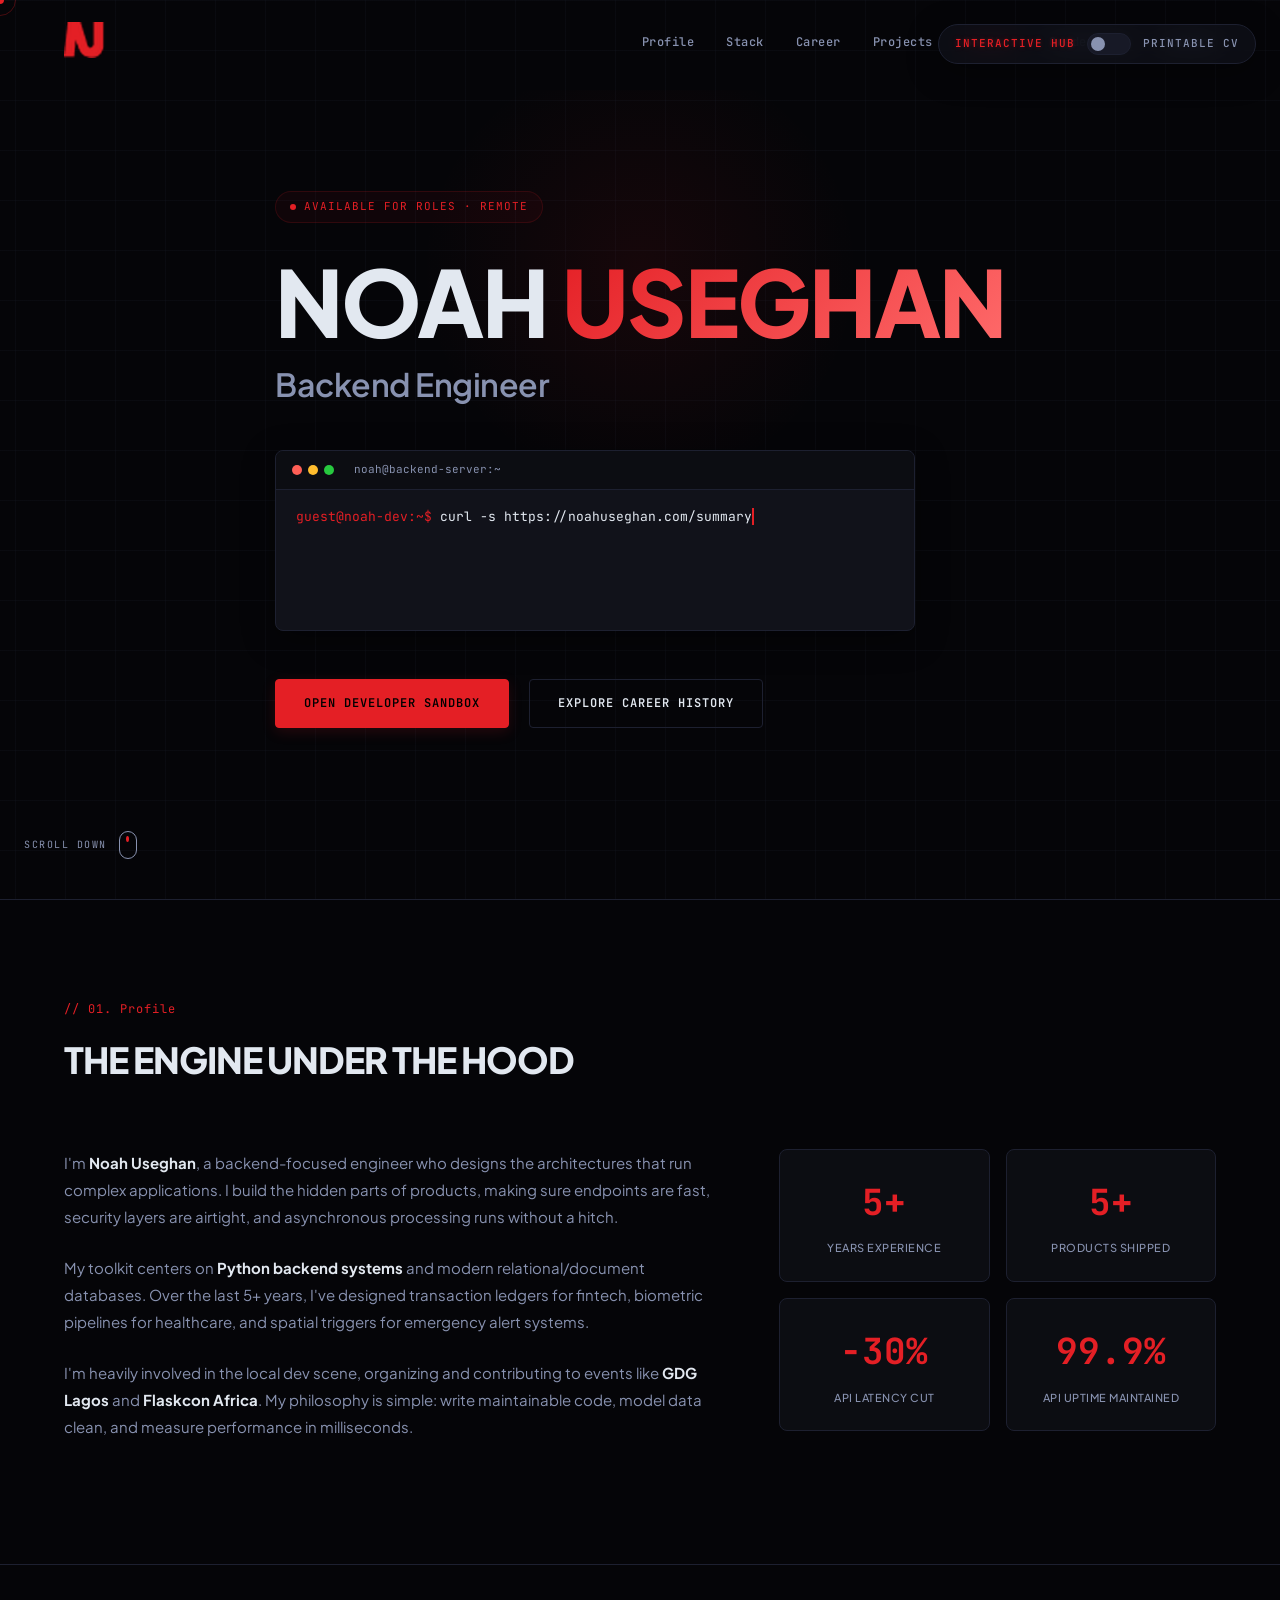
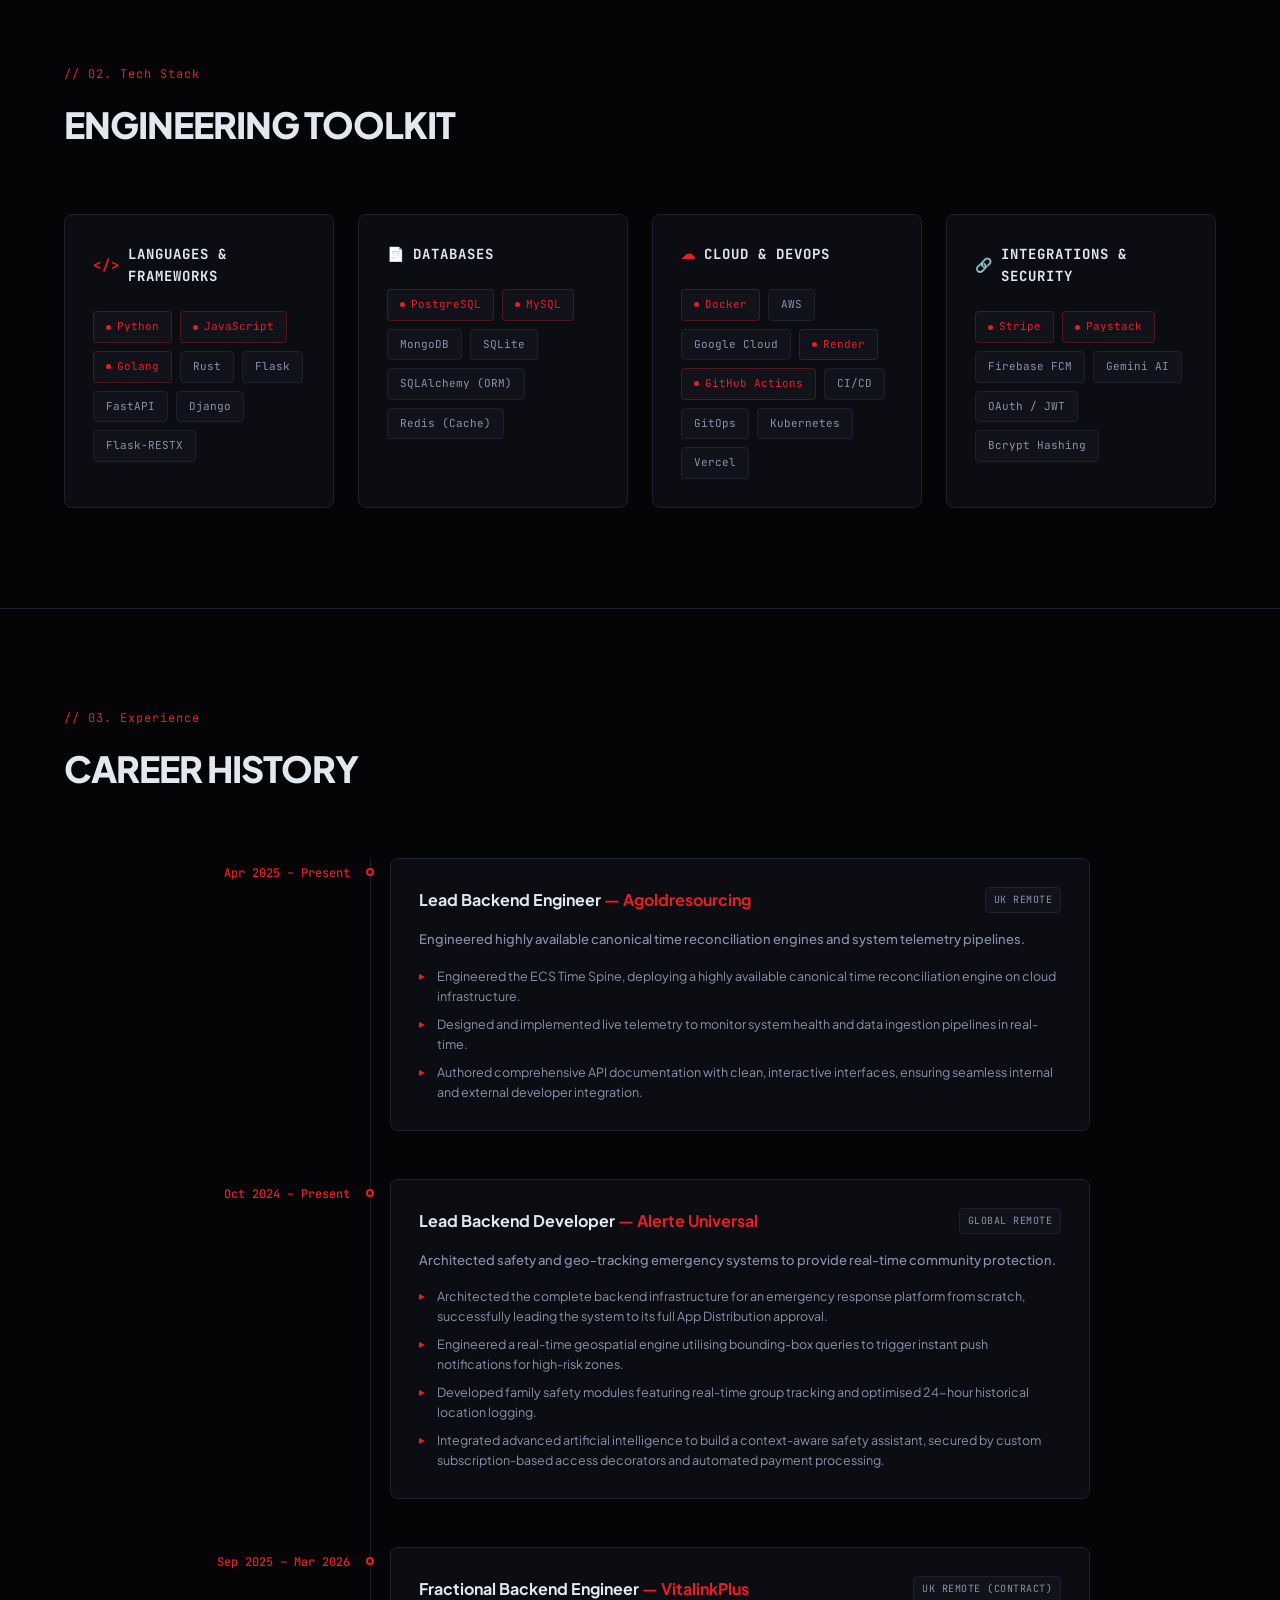
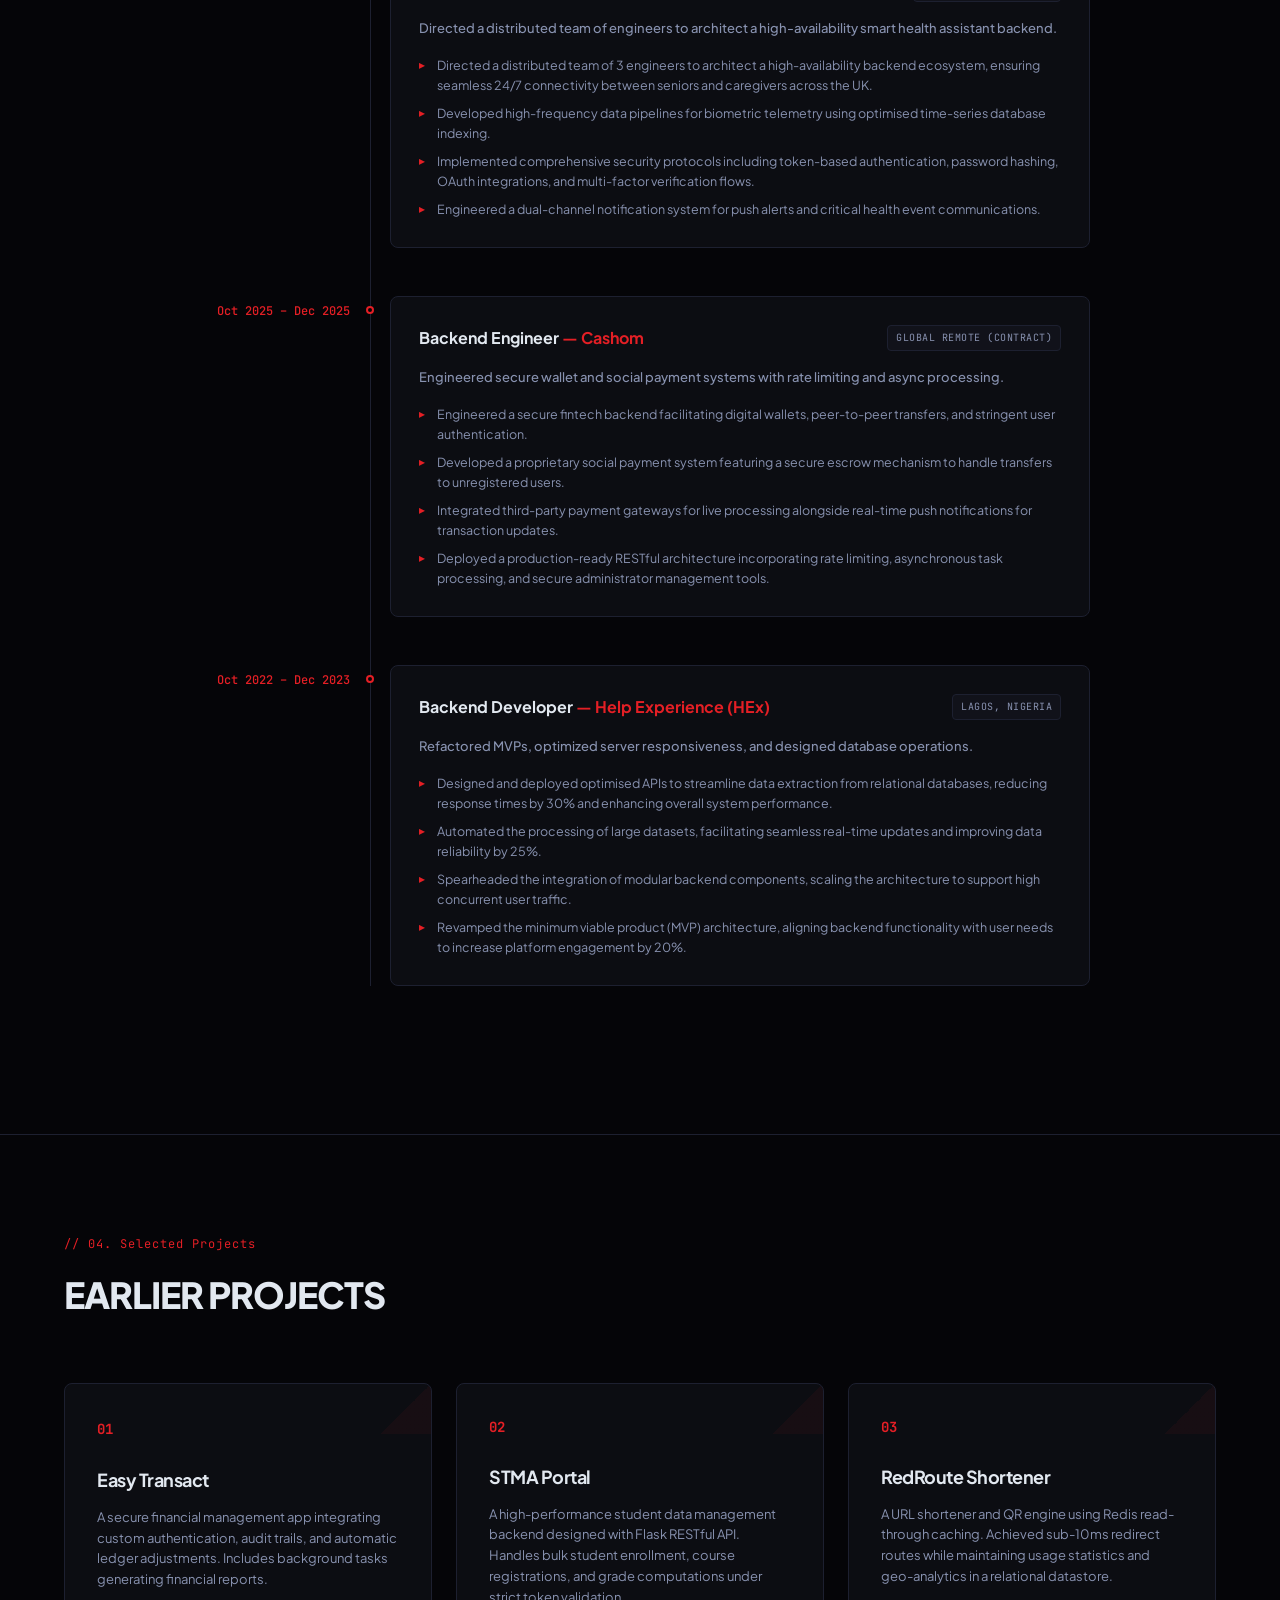
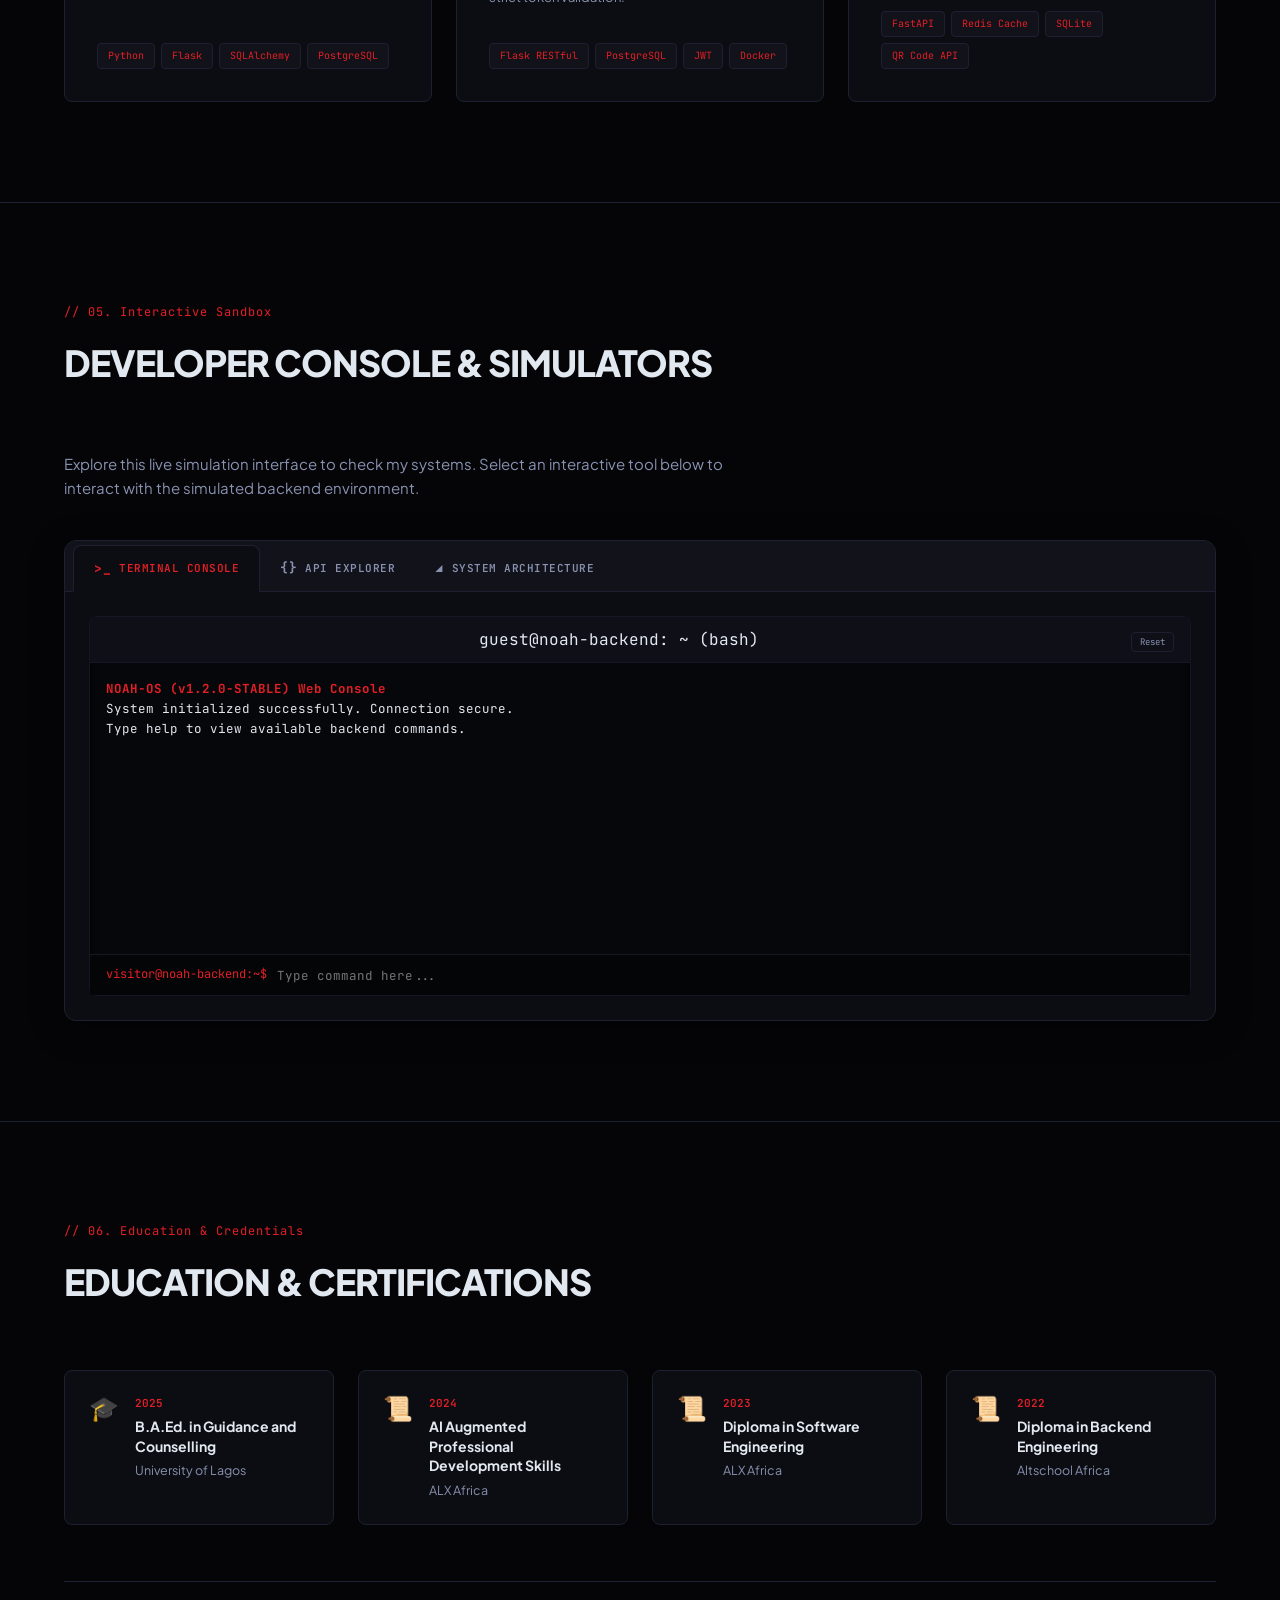
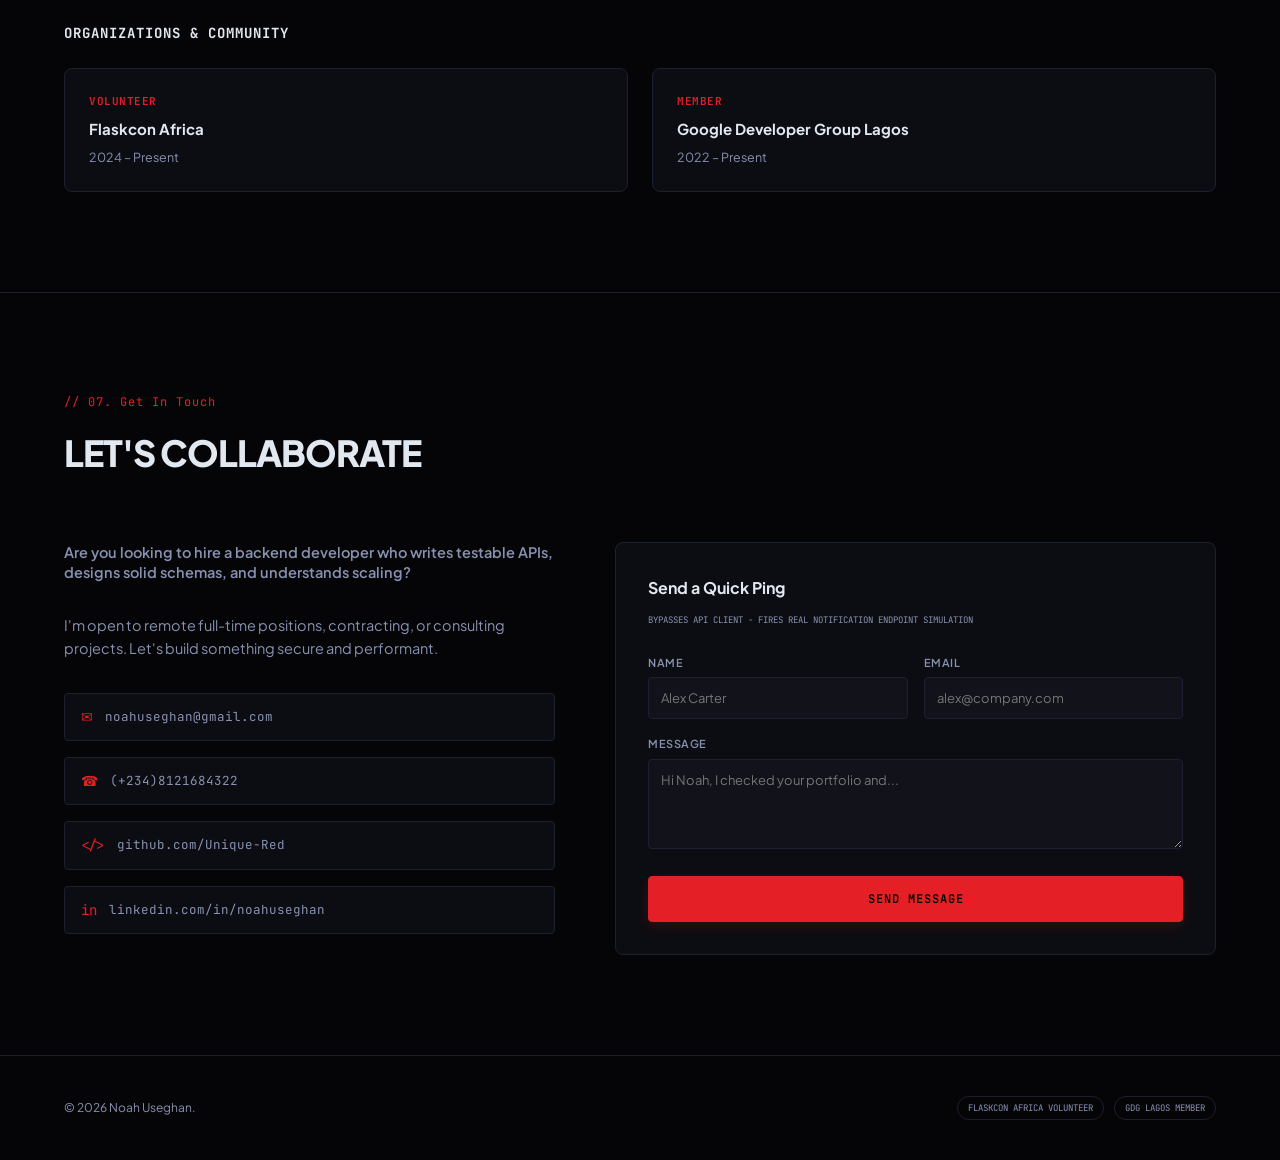
==== commit 15cf9c35: "Fix: remove terminal input autofocus to prevent jump on page load; upscale and recolor logo to high-" ====
--- a/index.html
+++ b/index.html
@@ -88,7 +88,7 @@
         <h1 class="hero-title" data-text="NOAH USEGHAN">
           NOAH <span class="text-gradient">USEGHAN</span>
         </h1>
-        <p class="hero-subtitle">Backend &amp; Systems Engineer</p>
+        <p class="hero-subtitle">Backend Engineer</p>
         
         
         <div class="hero-terminal-container">
@@ -101,7 +101,7 @@
             <div class="line response-line" id="hero-terminal-response" style="display: none;">
               <span class="cyan">{</span><br>
               &nbsp;&nbsp;<span class="yellow">"bio"</span>: <span class="green">"Architecting robust APIs, scalable databases, and cloud systems."</span>,<br>
-              &nbsp;&nbsp;<span class="yellow">"languages"</span>: <span class="green">["Rust", "Python", "Golang", "JavaScript"]</span>,<br>
+              &nbsp;&nbsp;<span class="yellow">"languages"</span>: <span class="green">["Python", "JavaScript", "Golang", "Rust"]</span>,<br>
               &nbsp;&nbsp;<span class="yellow">"frameworks"</span>: <span class="green">["Flask", "FastAPI", "Django"]</span>,<br>
               &nbsp;&nbsp;<span class="yellow">"core_strength"</span>: <span class="green">"Writing APIs that scale and clean queries that don't break"</span><br>
               <span class="cyan">}</span>
@@ -132,7 +132,7 @@
         </div>
         <div class="about-grid">
           <div class="about-text">
-            <p>I'm <strong>Noah Useghan</strong>, a backend-focused systems engineer who designs the architectures that run complex applications. I build the hidden parts of products—making sure endpoints are ultra-fast, security layers are airtight, and asynchronous processing runs without a hitch.</p>
+            <p>I'm <strong>Noah Useghan</strong>, a backend-focused engineer who designs the architectures that run complex applications. I build the hidden parts of products, making sure endpoints are fast, security layers are airtight, and asynchronous processing runs without a hitch.</p>
             <p>My toolkit centers on <strong>Python backend systems</strong> and modern relational/document databases. Over the last 5+ years, I've designed transaction ledgers for fintech, biometric pipelines for healthcare, and spatial triggers for emergency alert systems.</p>
             <p>I'm heavily involved in the local dev scene, organizing and contributing to events like <strong>GDG Lagos</strong> and <strong>Flaskcon Africa</strong>. My philosophy is simple: write maintainable code, model data clean, and measure performance in milliseconds.</p>
           </div>
@@ -173,10 +173,10 @@
           <div class="skills-column">
             <h3 class="skill-group-title"><span class="code-symbol">&lt;/&gt;</span> Languages &amp; Frameworks</h3>
             <div class="skills-list">
-              <div class="skill-pill highlight"><span class="pill-dot"></span>Rust</div>
               <div class="skill-pill highlight"><span class="pill-dot"></span>Python</div>
+              <div class="skill-pill highlight"><span class="pill-dot"></span>JavaScript</div>
               <div class="skill-pill highlight"><span class="pill-dot"></span>Golang</div>
-              <div class="skill-pill">JavaScript</div>
+              <div class="skill-pill">Rust</div>
               <div class="skill-pill">Flask</div>
               <div class="skill-pill">FastAPI</div>
               <div class="skill-pill">Django</div>
@@ -437,7 +437,7 @@
                 </div>
                 <div class="terminal-input-row">
                   <span class="prompt-symbol">visitor@noah-backend:~$</span>
-                  <input type="text" id="terminal-input" autocomplete="off" autofocus placeholder="Type command here..." aria-label="Terminal Input">
+                  <input type="text" id="terminal-input" autocomplete="off" placeholder="Type command here..." aria-label="Terminal Input">
                 </div>
               </div>
             </div>
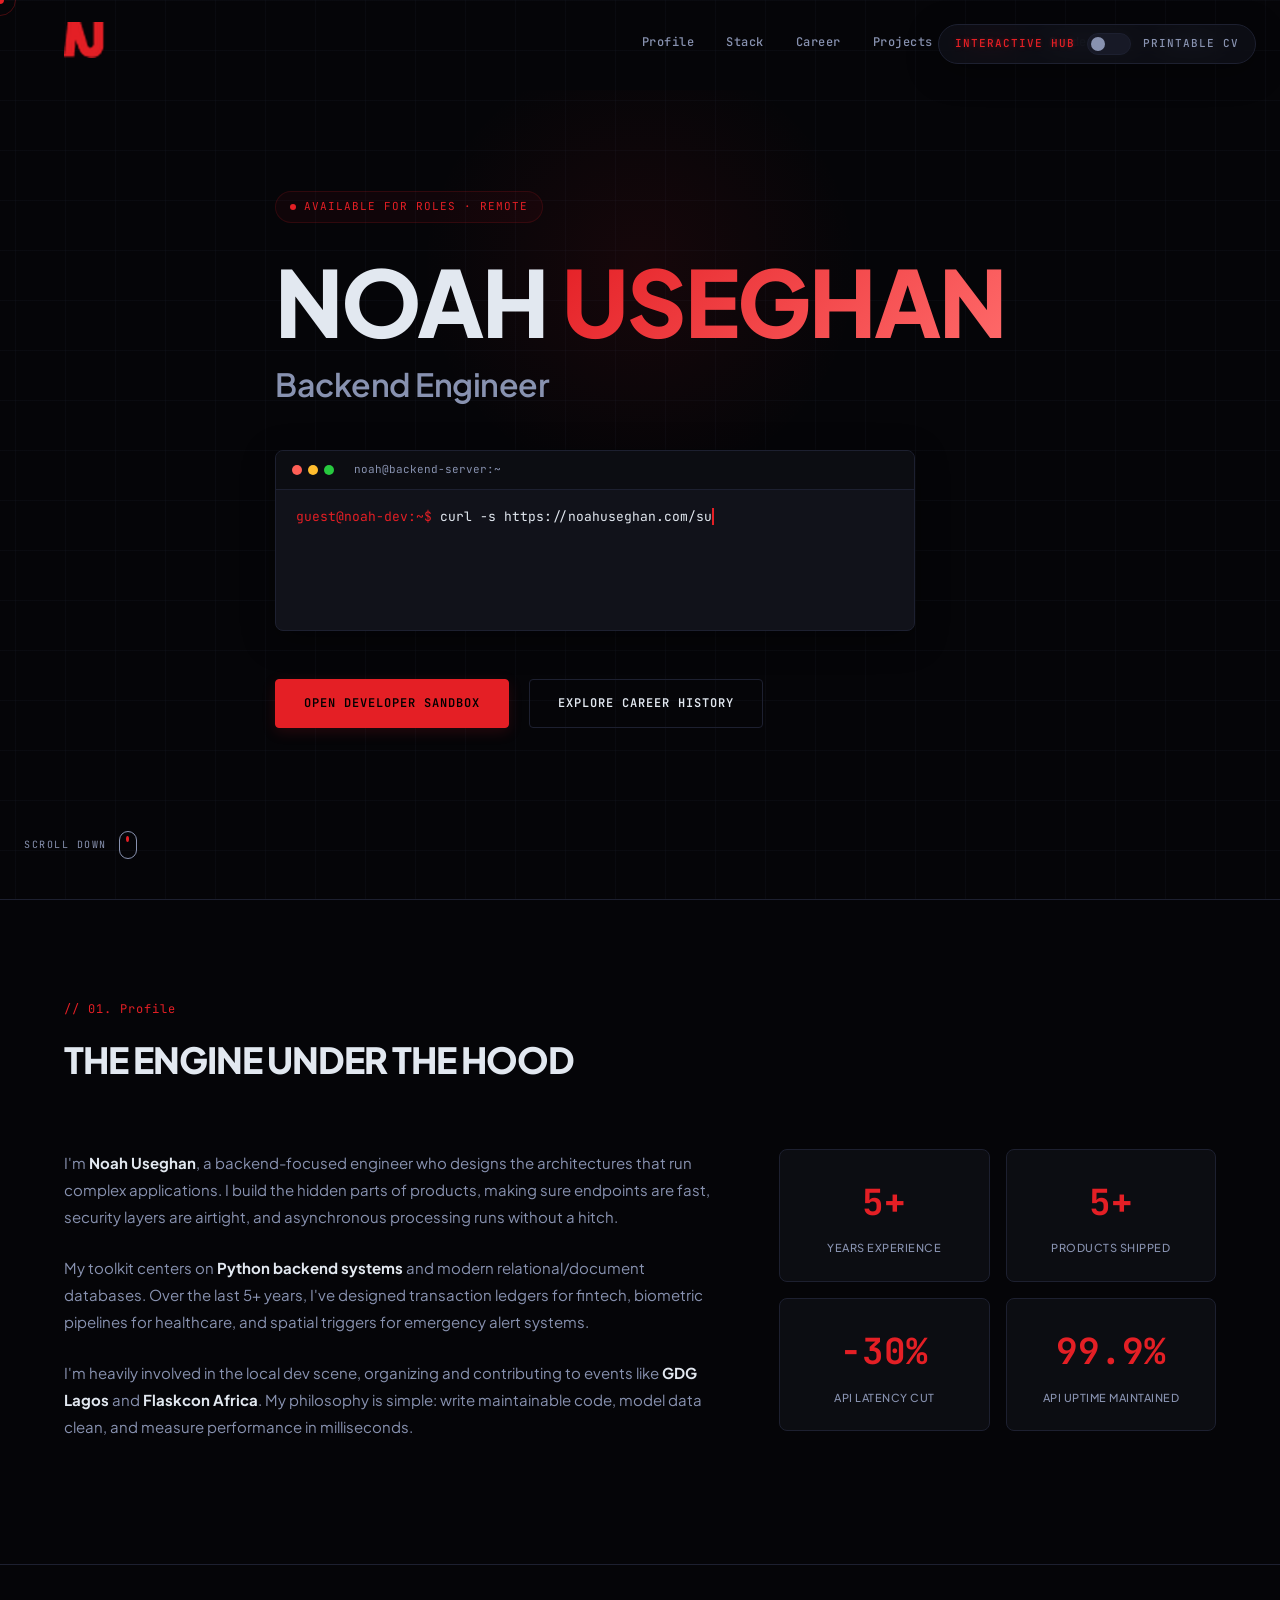
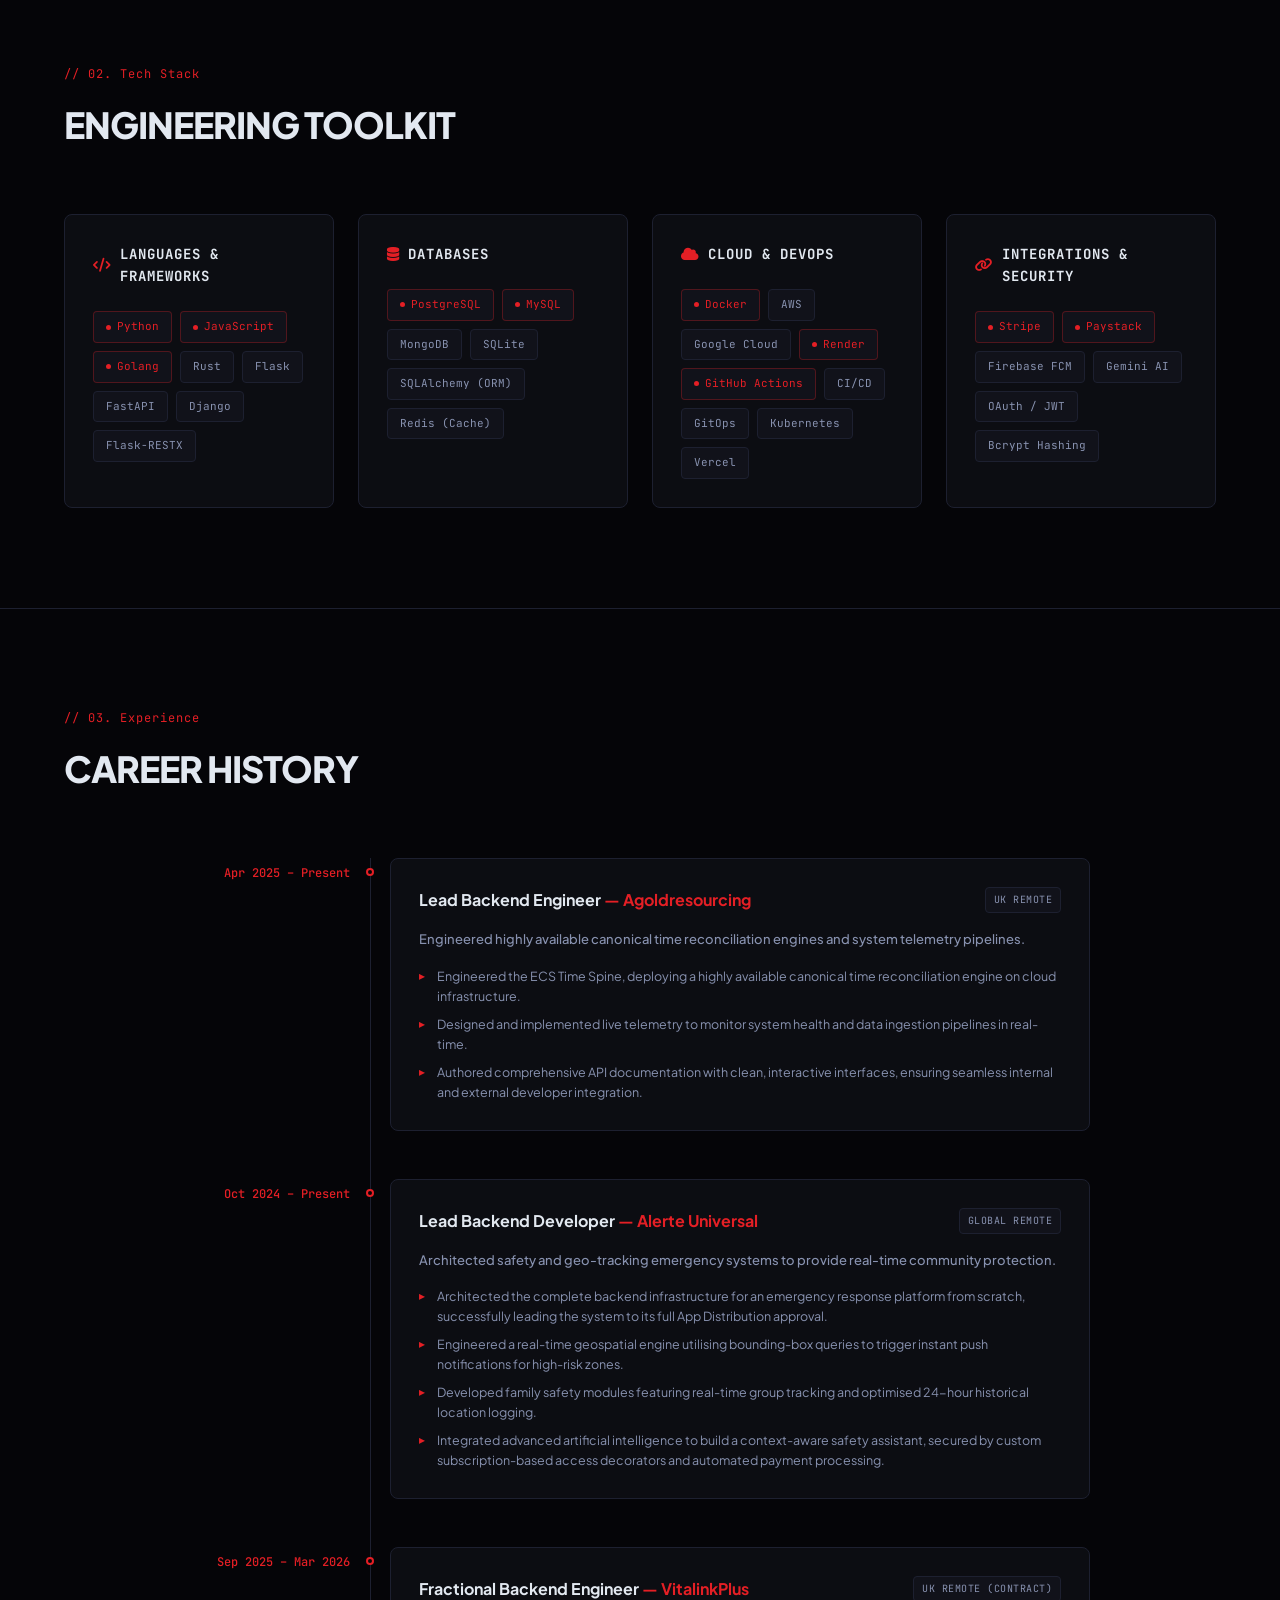
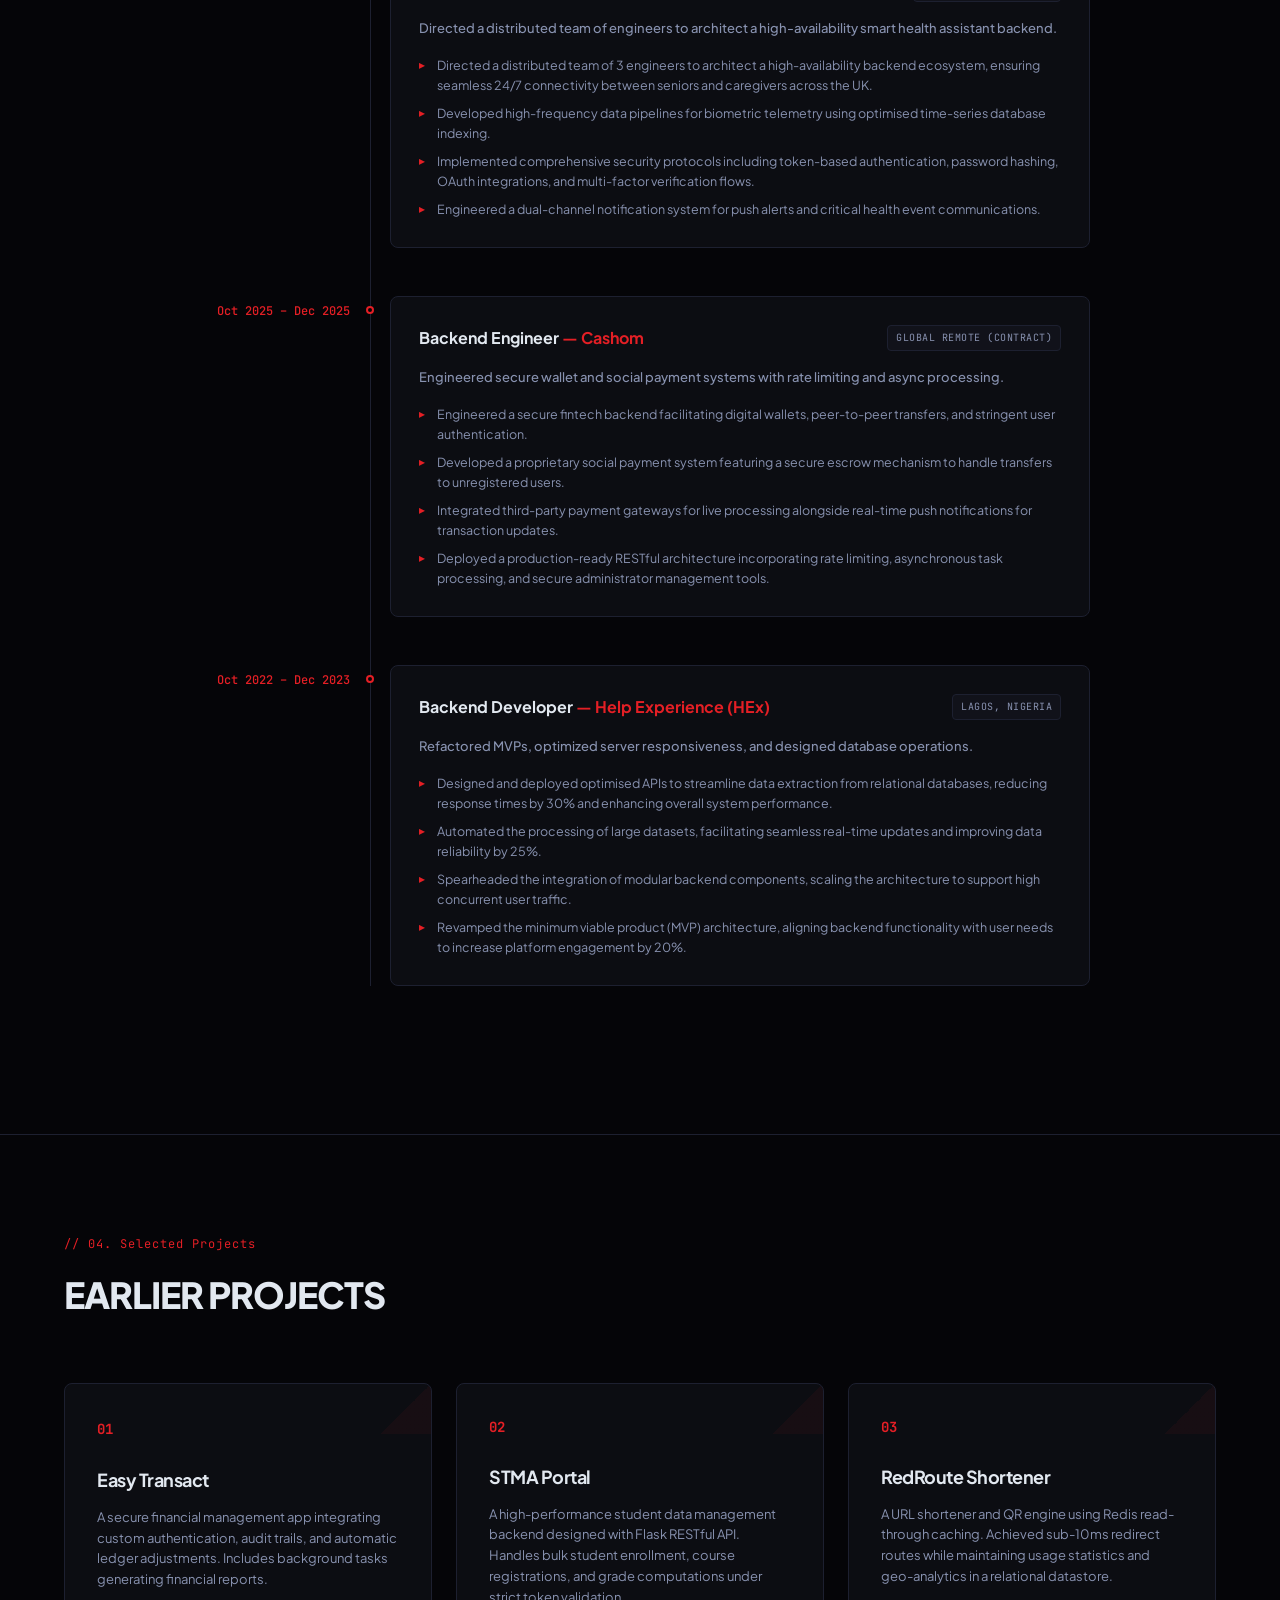
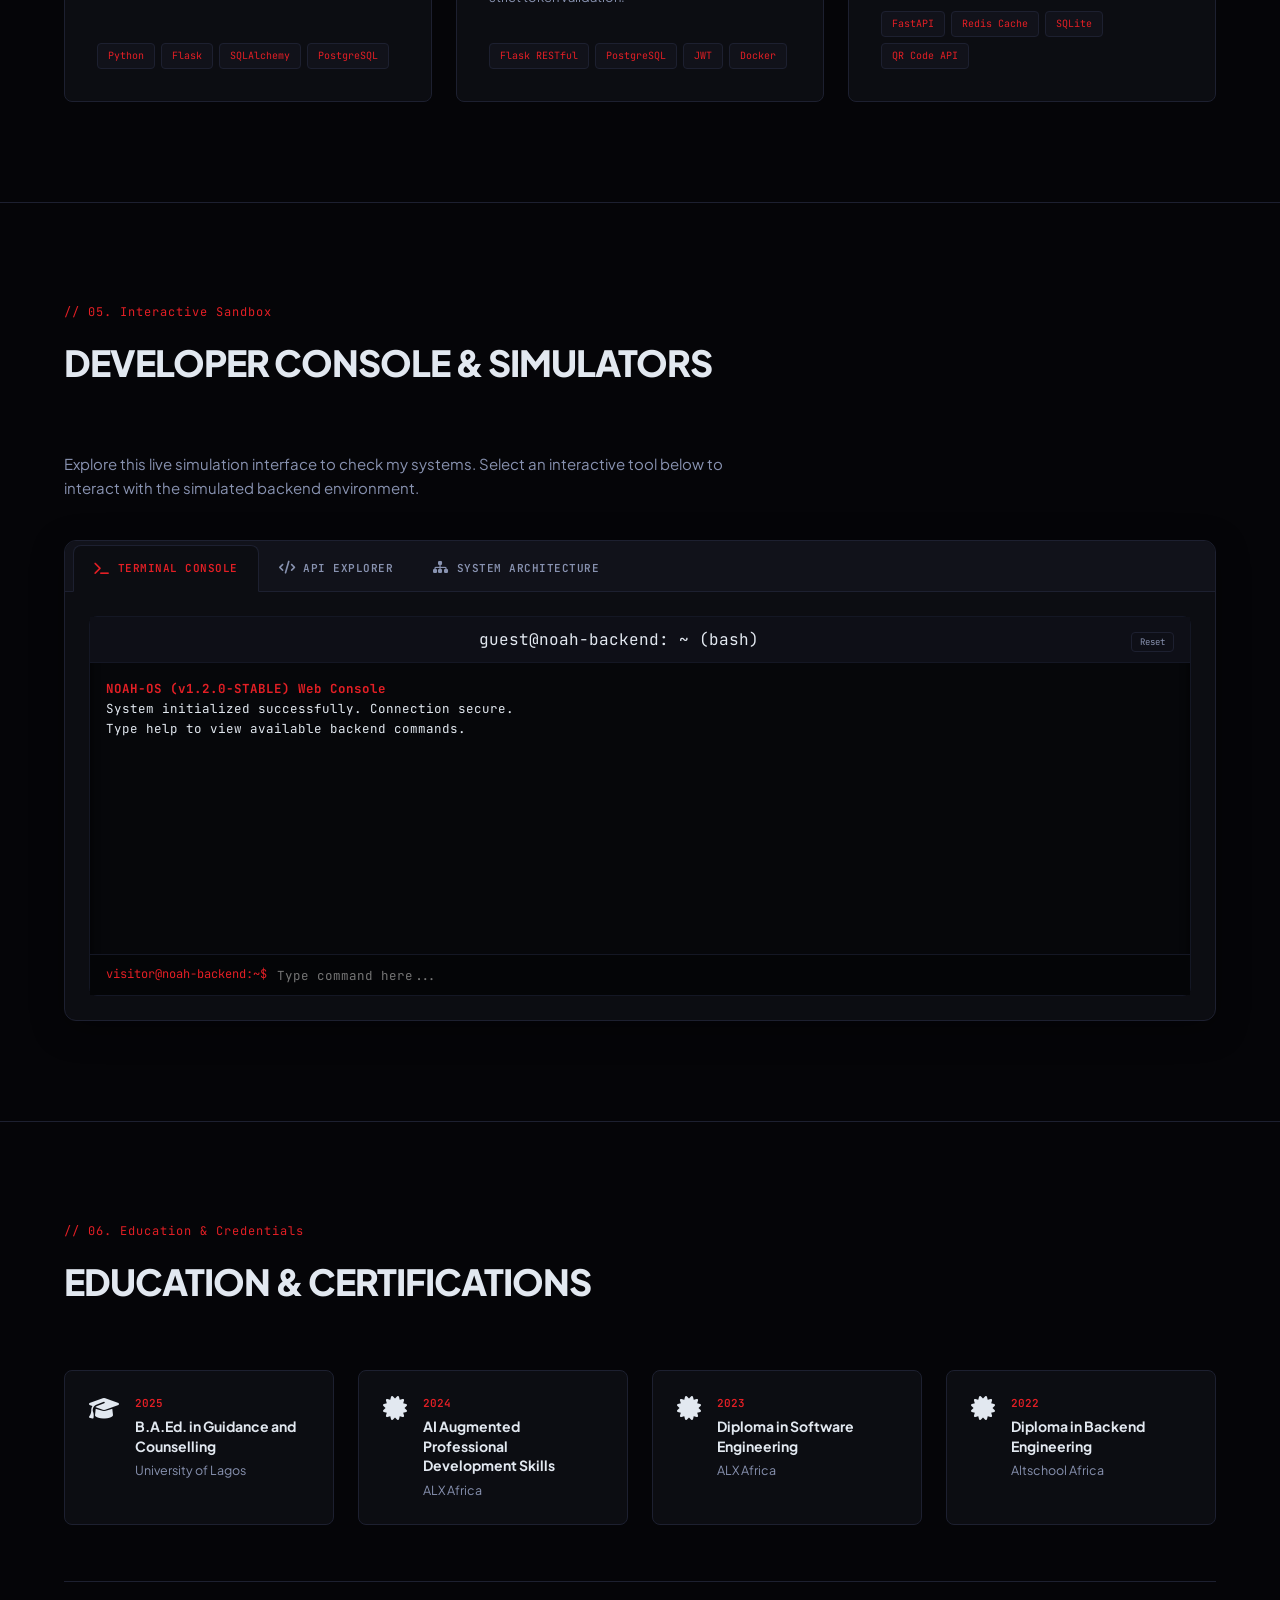
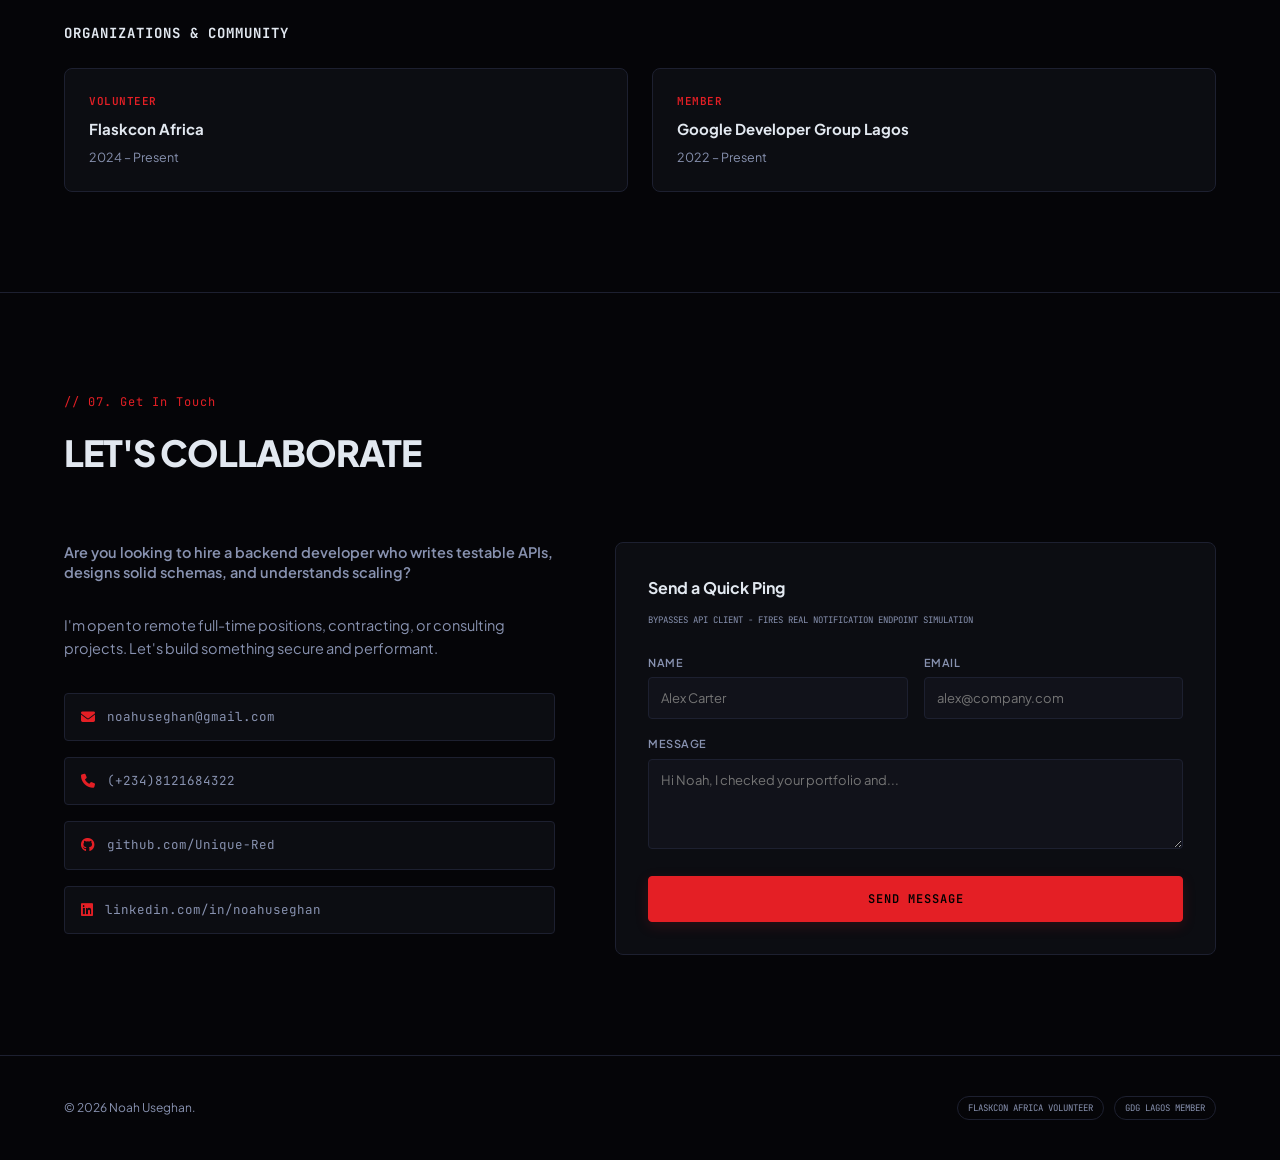
==== commit e5bf367b: "Design: migrate emojis and custom unicode characters to Font Awesome v6 icons" ====
--- a/index.html
+++ b/index.html
@@ -23,7 +23,9 @@
   <link href="https://fonts.googleapis.com/css2?family=Fira+Code:wght@400;500;700&family=JetBrains+Mono:wght@300;400;500;700&family=Plus+Jakarta+Sans:wght@300;400;500;600;700;800&display=swap" rel="stylesheet">
 
   <link rel="icon" type="image/png" href="NU.png">
-  
+
+  <!-- Font Awesome Icons -->
+  <link rel="stylesheet" href="https://cdnjs.cloudflare.com/ajax/libs/font-awesome/6.4.0/css/all.min.css">
   
   <link rel="stylesheet" href="style.css">
 </head>
@@ -171,7 +173,7 @@
         <div class="skills-grid">
           
           <div class="skills-column">
-            <h3 class="skill-group-title"><span class="code-symbol">&lt;/&gt;</span> Languages &amp; Frameworks</h3>
+            <h3 class="skill-group-title"><span class="code-symbol"><i class="fa-solid fa-code"></i></span> Languages &amp; Frameworks</h3>
             <div class="skills-list">
               <div class="skill-pill highlight"><span class="pill-dot"></span>Python</div>
               <div class="skill-pill highlight"><span class="pill-dot"></span>JavaScript</div>
@@ -185,7 +187,7 @@
           </div>
           
           <div class="skills-column">
-            <h3 class="skill-group-title"><span class="code-symbol">&#128196;</span> Databases</h3>
+            <h3 class="skill-group-title"><span class="code-symbol"><i class="fa-solid fa-database"></i></span> Databases</h3>
             <div class="skills-list">
               <div class="skill-pill highlight"><span class="pill-dot"></span>PostgreSQL</div>
               <div class="skill-pill highlight"><span class="pill-dot"></span>MySQL</div>
@@ -197,7 +199,7 @@
           </div>
 
           <div class="skills-column">
-            <h3 class="skill-group-title"><span class="code-symbol">&#9729;</span> Cloud &amp; DevOps</h3>
+            <h3 class="skill-group-title"><span class="code-symbol"><i class="fa-solid fa-cloud"></i></span> Cloud &amp; DevOps</h3>
             <div class="skills-list">
               <div class="skill-pill highlight"><span class="pill-dot"></span>Docker</div>
               <div class="skill-pill">AWS</div>
@@ -212,7 +214,7 @@
           </div>
 
           <div class="skills-column">
-            <h3 class="skill-group-title"><span class="code-symbol">&#128279;</span> Integrations &amp; Security</h3>
+            <h3 class="skill-group-title"><span class="code-symbol"><i class="fa-solid fa-link"></i></span> Integrations &amp; Security</h3>
             <div class="skills-list">
               <div class="skill-pill highlight"><span class="pill-dot"></span>Stripe</div>
               <div class="skill-pill highlight"><span class="pill-dot"></span>Paystack</div>
@@ -404,13 +406,13 @@
           
           <div class="sandbox-tabs">
             <button class="sandbox-tab-btn active" data-tab="terminal">
-              <span class="tab-icon">&gt;_</span> Terminal Console
+              <span class="tab-icon"><i class="fa-solid fa-terminal"></i></span> Terminal Console
             </button>
             <button class="sandbox-tab-btn" data-tab="api">
-              <span class="tab-icon">{}</span> API Explorer
+              <span class="tab-icon"><i class="fa-solid fa-code"></i></span> API Explorer
             </button>
             <button class="sandbox-tab-btn" data-tab="architecture">
-              <span class="tab-icon">&#9698;</span> System Architecture
+              <span class="tab-icon"><i class="fa-solid fa-sitemap"></i></span> System Architecture
             </button>
           </div>
 
@@ -651,7 +653,7 @@
         </div>
         <div class="education-grid">
           <div class="edu-card">
-            <div class="edu-icon">🎓</div>
+            <div class="edu-icon"><i class="fa-solid fa-graduation-cap"></i></div>
             <div class="edu-details">
               <span class="edu-date">2025</span>
               <h3 class="edu-title">B.A.Ed. in Guidance and Counselling</h3>
@@ -659,7 +661,7 @@
             </div>
           </div>
           <div class="edu-card">
-            <div class="edu-icon">📜</div>
+            <div class="edu-icon"><i class="fa-solid fa-certificate"></i></div>
             <div class="edu-details">
               <span class="edu-date">2024</span>
               <h3 class="edu-title">AI Augmented Professional Development Skills</h3>
@@ -667,7 +669,7 @@
             </div>
           </div>
           <div class="edu-card">
-            <div class="edu-icon">📜</div>
+            <div class="edu-icon"><i class="fa-solid fa-certificate"></i></div>
             <div class="edu-details">
               <span class="edu-date">2023</span>
               <h3 class="edu-title">Diploma in Software Engineering</h3>
@@ -675,7 +677,7 @@
             </div>
           </div>
           <div class="edu-card">
-            <div class="edu-icon">📜</div>
+            <div class="edu-icon"><i class="fa-solid fa-certificate"></i></div>
             <div class="edu-details">
               <span class="edu-date">2022</span>
               <h3 class="edu-title">Diploma in Backend Engineering</h3>
@@ -716,19 +718,19 @@
             
             <div class="contact-details-list">
               <a href="mailto:noahuseghan@gmail.com" class="contact-detail-item">
-                <span class="icon">&#9993;</span>
+                <span class="icon"><i class="fa-solid fa-envelope"></i></span>
                 <span class="text">noahuseghan@gmail.com</span>
               </a>
               <a href="tel:+2348121684322" class="contact-detail-item">
-                <span class="icon">&#9742;</span>
+                <span class="icon"><i class="fa-solid fa-phone"></i></span>
                 <span class="text">(+234)8121684322</span>
               </a>
               <a href="https://github.com/Unique-Red" target="_blank" class="contact-detail-item">
-                <span class="icon">&lt;/&gt;</span>
+                <span class="icon"><i class="fa-brands fa-github"></i></span>
                 <span class="text">github.com/Unique-Red</span>
               </a>
               <a href="https://linkedin.com/in/noahuseghan" target="_blank" class="contact-detail-item">
-                <span class="icon">in</span>
+                <span class="icon"><i class="fa-brands fa-linkedin"></i></span>
                 <span class="text">linkedin.com/in/noahuseghan</span>
               </a>
             </div>
@@ -786,7 +788,7 @@
       
       <div class="cv-actions no-print">
         <button id="btn-print-cv" class="btn btn-primary">
-          <span class="icon">&#128422;</span> Print CV / Save as PDF
+          <span class="icon"><i class="fa-solid fa-print"></i></span> Print CV / Save as PDF
         </button>
         <button id="btn-back-interactive" class="btn btn-secondary">
           Return to Interactive Site
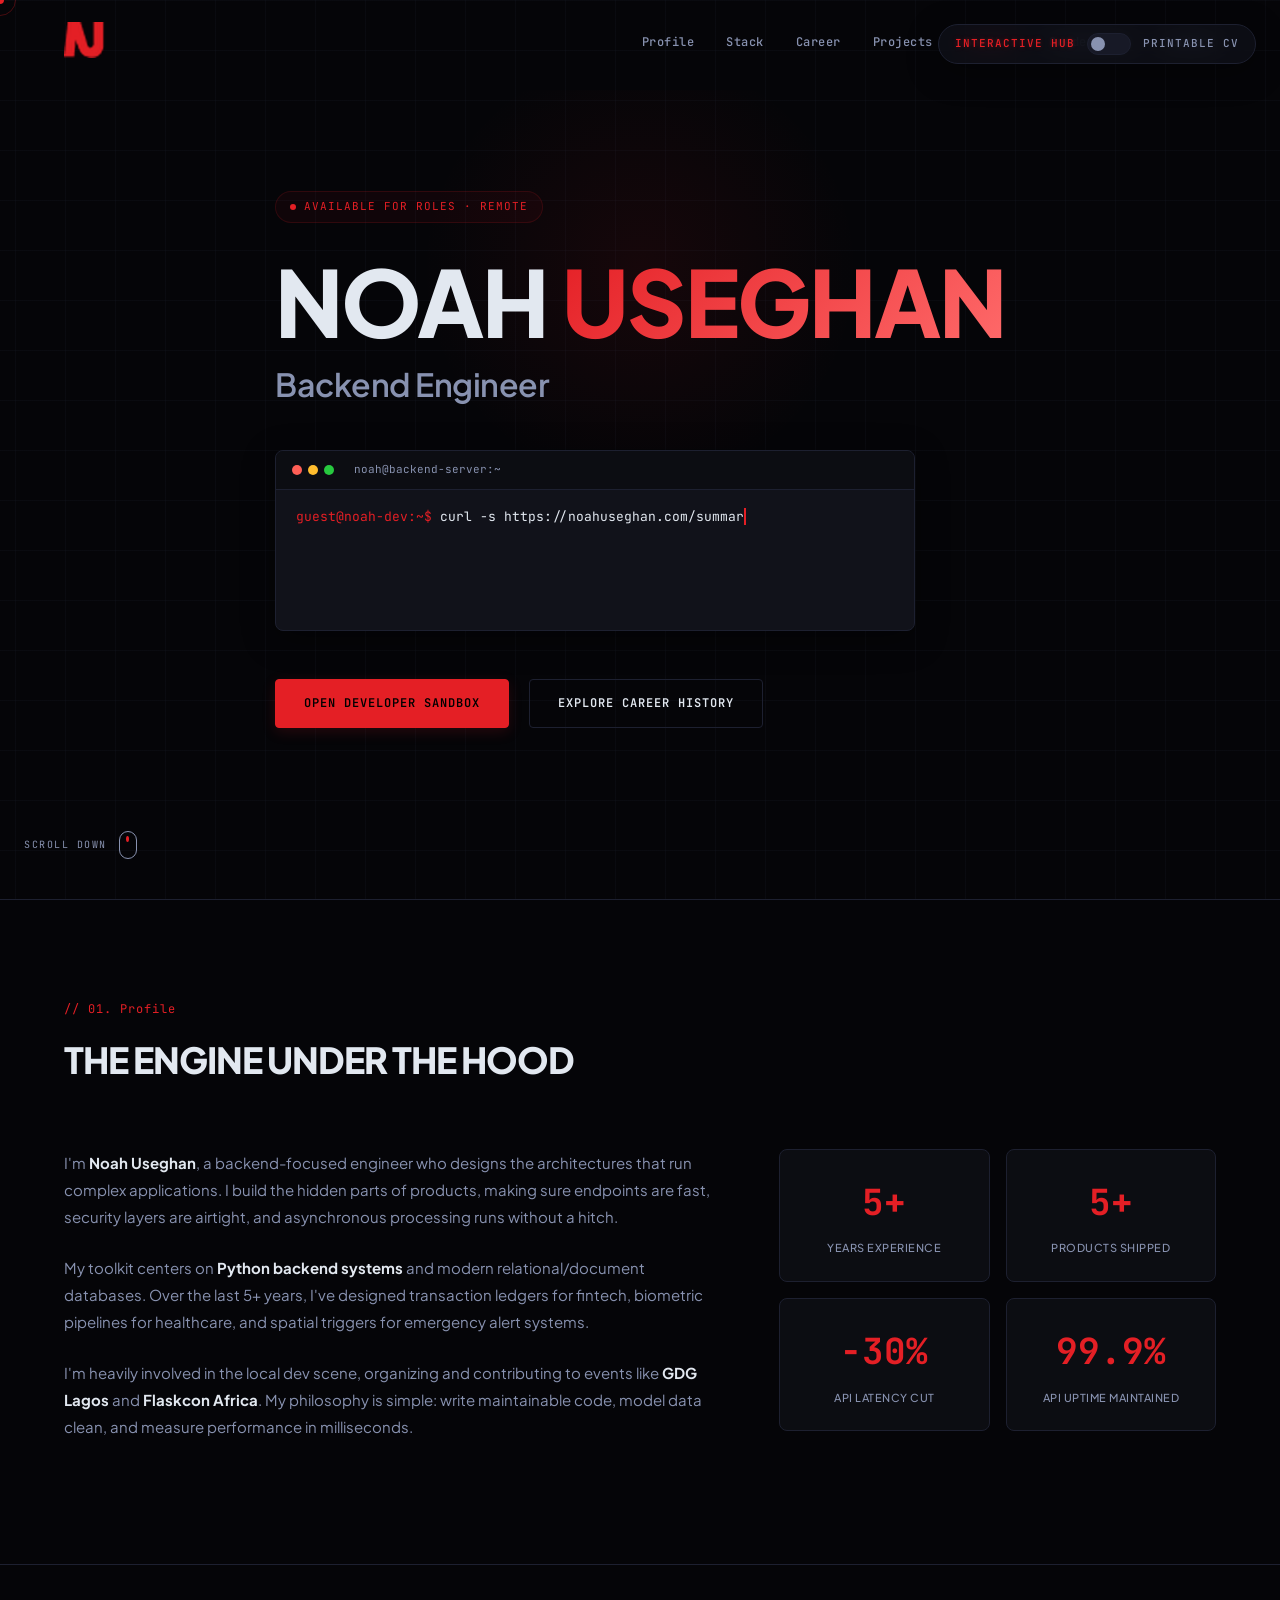
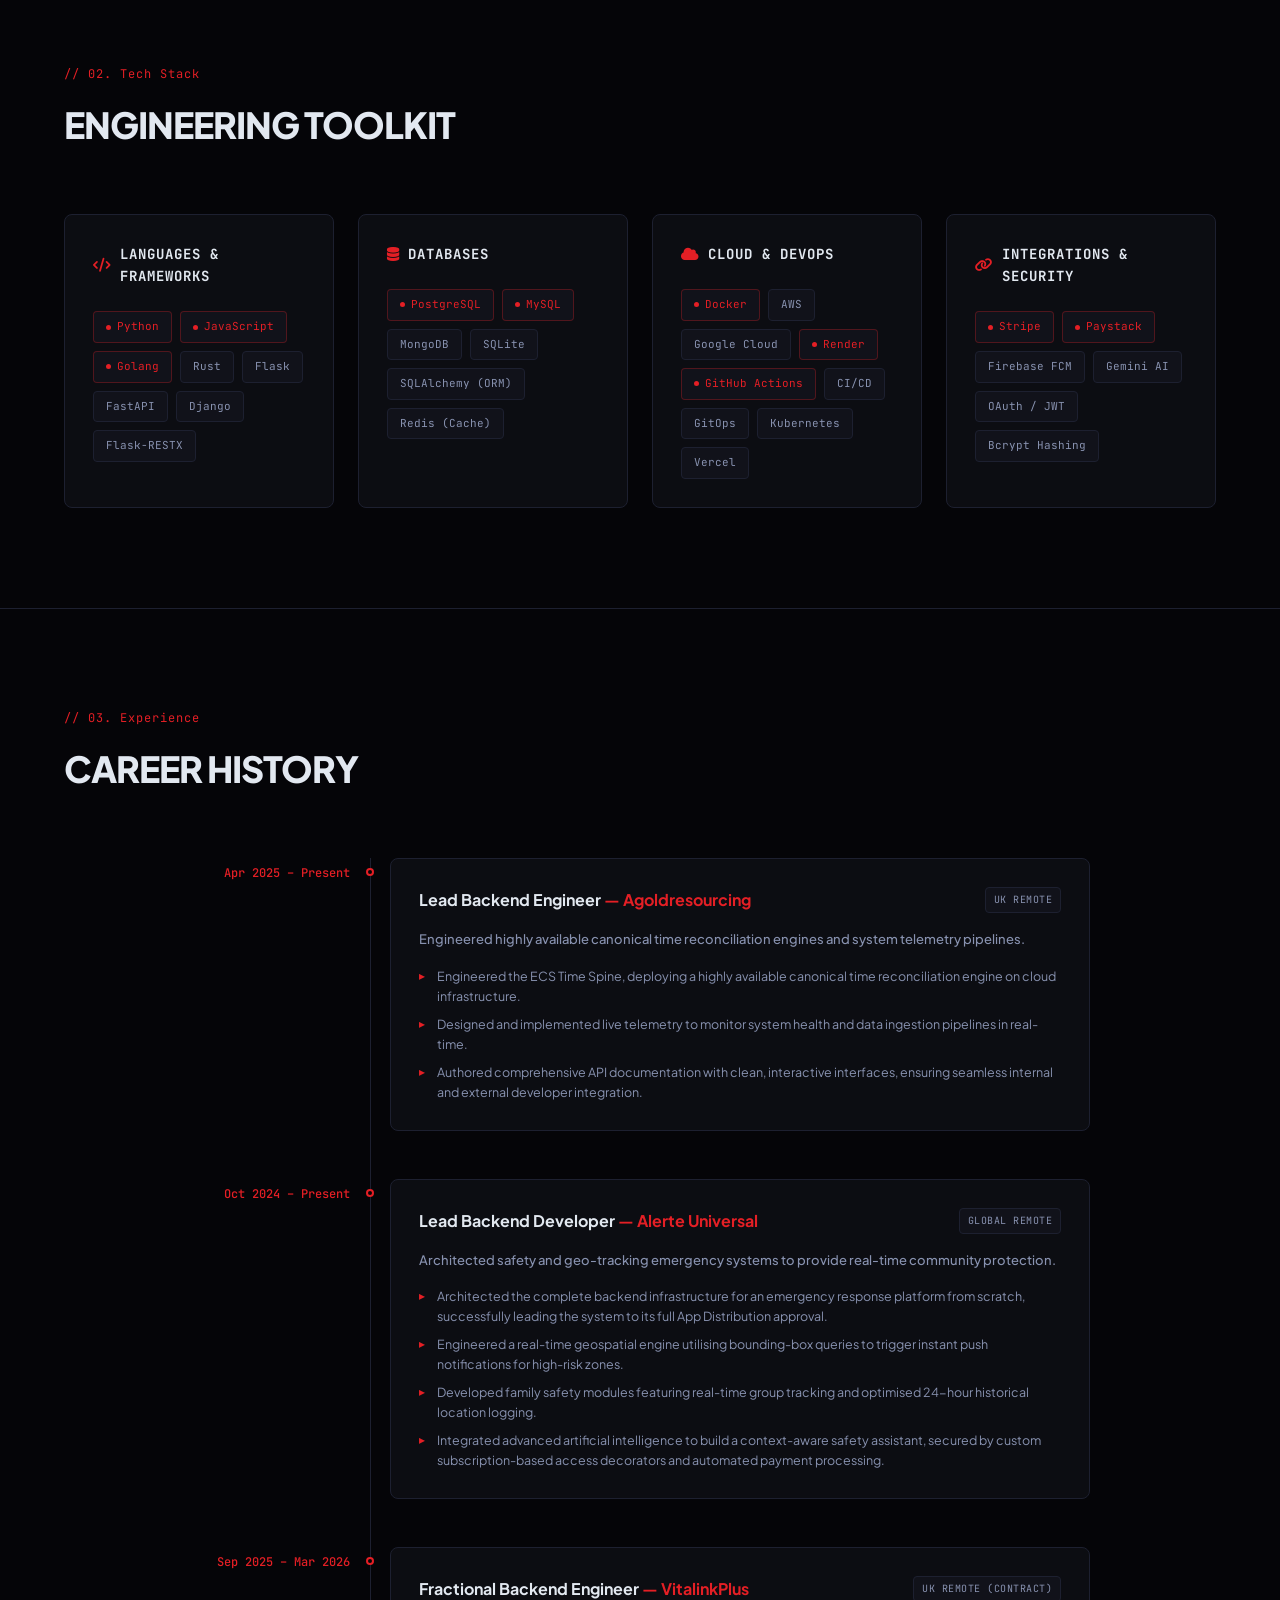
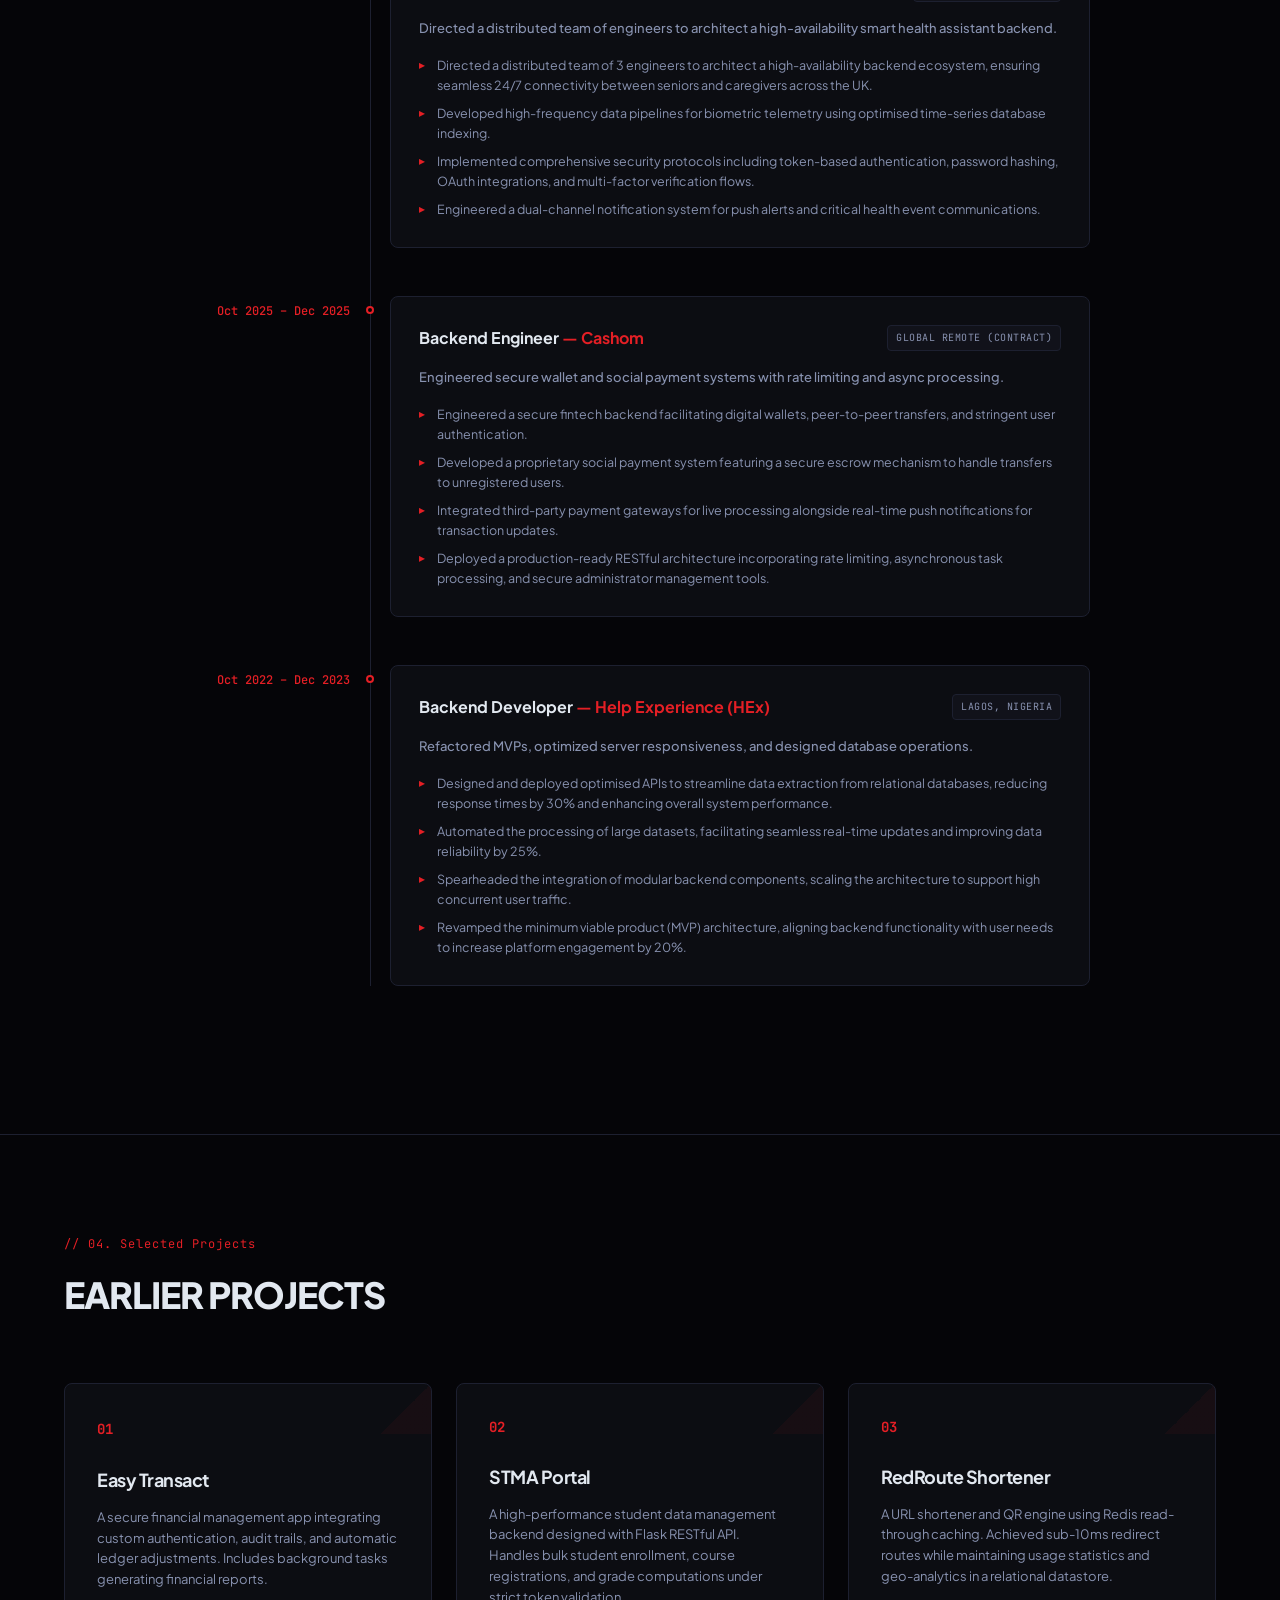
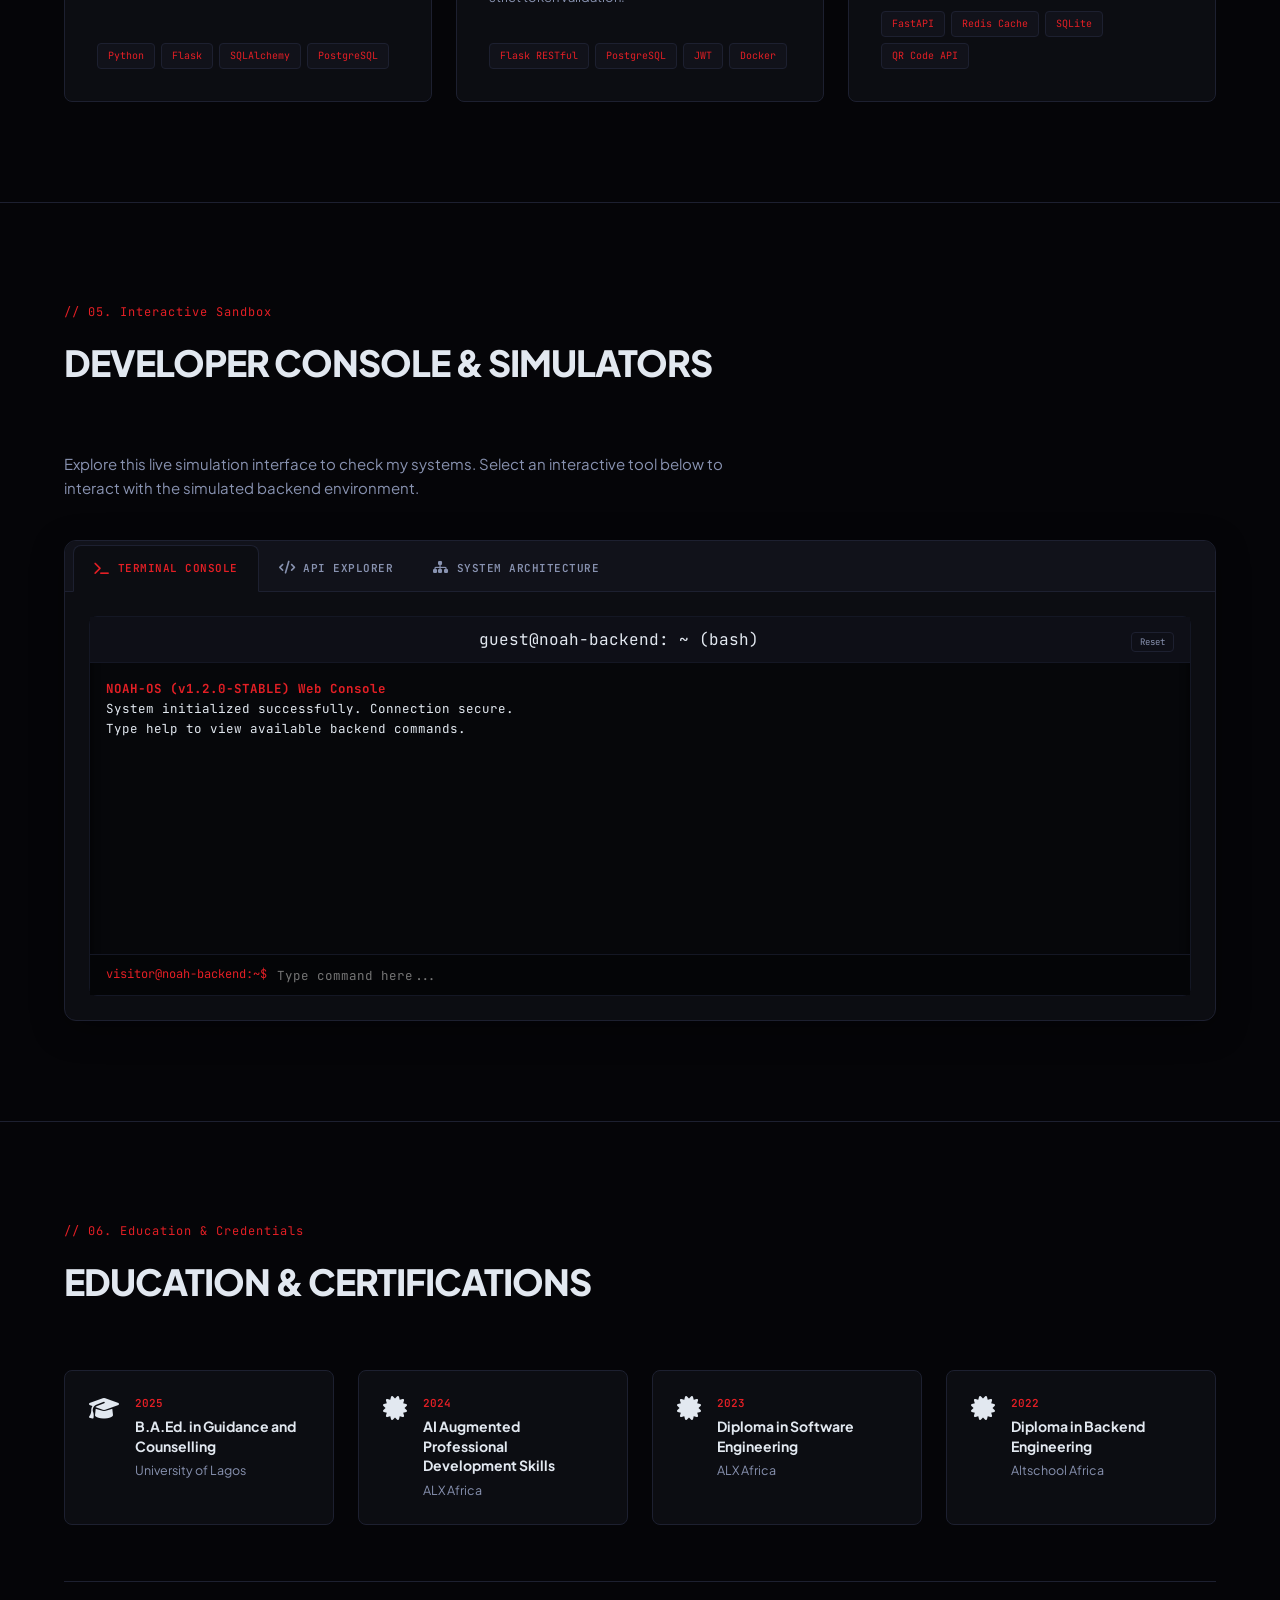
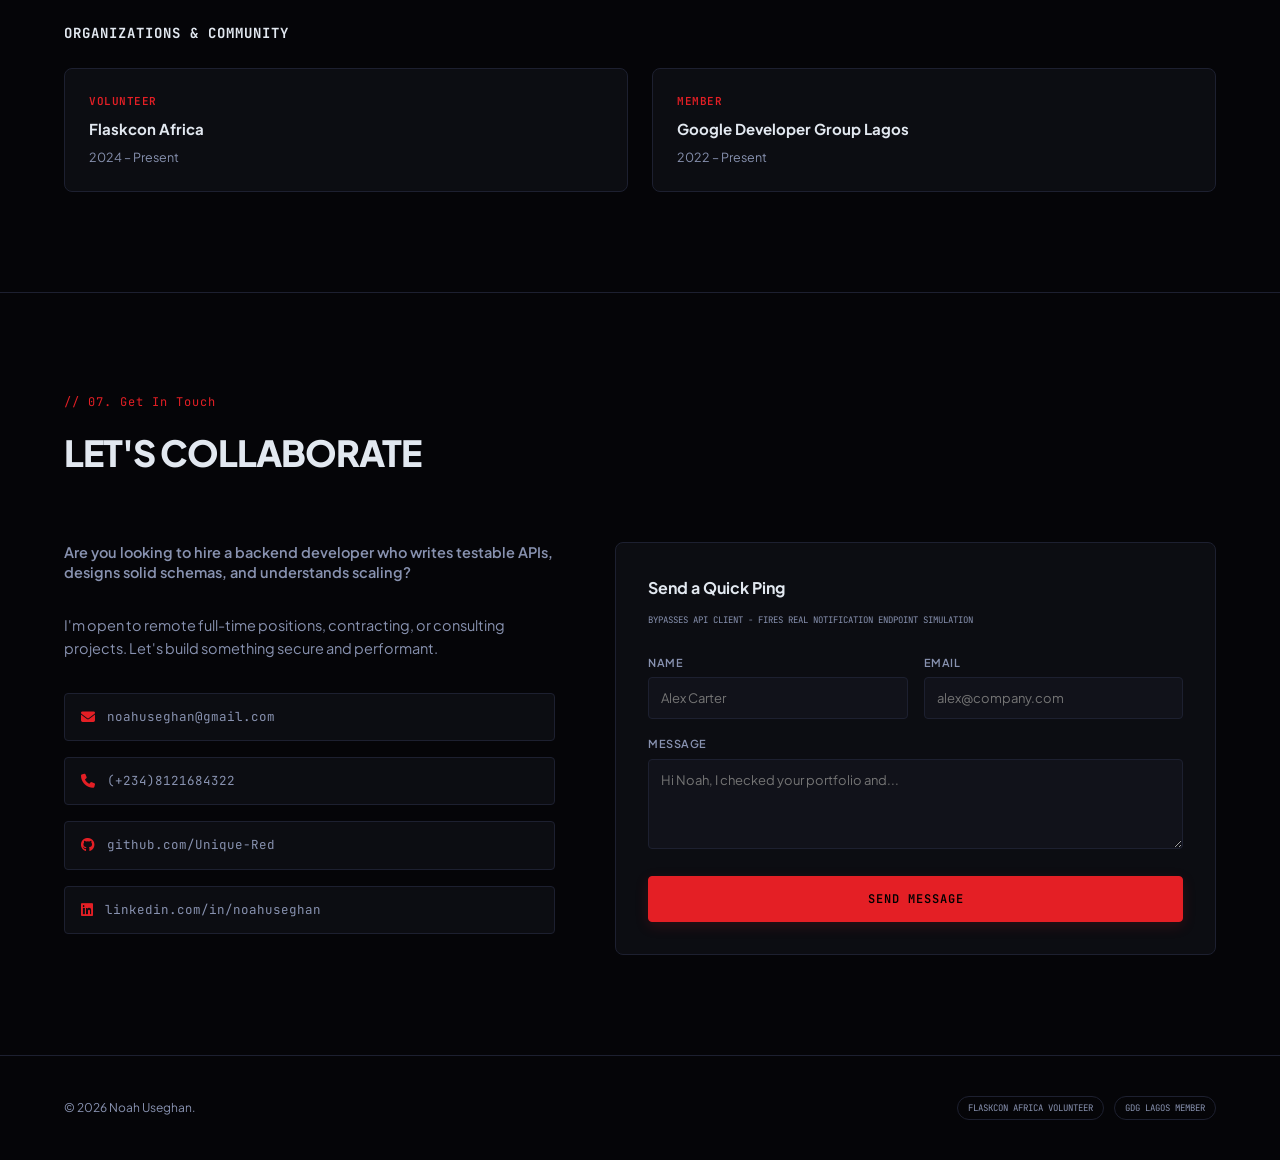
==== commit 66d447f3: "SEO: optimize page title, add Person JSON-LD Schema markup, and add robots.txt and sitemap.xml" ====
--- a/index.html
+++ b/index.html
@@ -3,20 +3,79 @@
 <head>
   <meta charset="UTF-8">
   <meta name="viewport" content="width=device-width, initial-scale=1.0">
-  <title>Noah Useghan — Backend Engineer Portfolio</title>
-  <meta name="description" content="Portfolio of Noah Useghan, a backend developer specializing in Python, Flask, FastAPI, cloud systems, and database optimization. Featuring a terminal emulator, interactive API playground, and system architecture visualizer.">
-
+  <title>Noah Useghan | Backend &amp; Systems Engineer</title>
+  <meta name="description" content="Portfolio of Noah Useghan, a backend developer in Lagos, Nigeria, specializing in Python, Flask, FastAPI, cloud systems, and database optimization. Featuring a terminal emulator, interactive API playground, and system architecture visualizer.">
+  <meta name="keywords" content="Noah Useghan, Backend Engineer, Systems Engineer, Python Developer, Flask, FastAPI, Golang, PostgreSQL, Database Optimization, Software Engineer portfolio, Lagos Nigeria">
+
+  <!-- Open Graph / Facebook -->
   <meta property="og:type" content="website">
-  <meta property="og:url" content="https://noahuseghan.com/"> 
-  <meta property="og:title" content="Noah Useghan — Backend &amp; Systems Engineer">
+  <meta property="og:url" content="https://unique-red.github.io/"> 
+  <meta property="og:title" content="Noah Useghan | Backend &amp; Systems Engineer">
   <meta property="og:description" content="Portfolio of Noah Useghan, specializing in scalable APIs, database query tuning, and system architecture. Features an interactive CLI shell simulator and API playground.">
-  <meta property="og:image" content="https://noahuseghan.com/NU.png">
-
+  <meta property="og:image" content="https://unique-red.github.io/NU.png">
+
+  <!-- Twitter -->
   <meta property="twitter:card" content="summary_large_image">
-  <meta property="twitter:url" content="https://noahuseghan.com/">
-  <meta property="twitter:title" content="Noah Useghan — Backend &amp; Systems Engineer">
+  <meta property="twitter:url" content="https://unique-red.github.io/">
+  <meta property="twitter:title" content="Noah Useghan | Backend &amp; Systems Engineer">
   <meta property="twitter:description" content="Portfolio of Noah Useghan, specializing in scalable APIs, database query tuning, and system architecture. Features an interactive CLI shell simulator and API playground.">
-  <meta property="twitter:image" content="https://noahuseghan.com/NU.png">
+  <meta property="twitter:image" content="https://unique-red.github.io/NU.png">
+
+  <!-- JSON-LD Structured Data for Person Schema -->
+  <script type="application/ld+json">
+  {
+    "@context": "https://schema.org",
+    "@type": "Person",
+    "name": "Noah Useghan",
+    "jobTitle": "Backend & Systems Engineer",
+    "url": "https://unique-red.github.io/",
+    "image": "https://unique-red.github.io/NU.png",
+    "sameAs": [
+      "https://github.com/Unique-Red",
+      "https://linkedin.com/in/noahuseghan"
+    ],
+    "description": "Backend & Systems Engineer specializing in Python, Flask, FastAPI, Go, Docker, PostgreSQL, and database design/query optimization.",
+    "address": {
+      "@type": "PostalAddress",
+      "addressLocality": "Lagos",
+      "addressCountry": "Nigeria"
+    },
+    "knowsAbout": [
+      "Backend Development",
+      "Systems Engineering",
+      "Python",
+      "Flask",
+      "FastAPI",
+      "Django",
+      "Golang",
+      "Rust",
+      "PostgreSQL",
+      "MySQL",
+      "MongoDB",
+      "Redis",
+      "Docker",
+      "AWS",
+      "Google Cloud Platform",
+      "CI/CD",
+      "API Design",
+      "Database Optimization"
+    ],
+    "alumniOf": [
+      {
+        "@type": "EducationalOrganization",
+        "name": "University of Lagos"
+      },
+      {
+        "@type": "EducationalOrganization",
+        "name": "ALX Africa"
+      },
+      {
+        "@type": "EducationalOrganization",
+        "name": "Altschool Africa"
+      }
+    ]
+  }
+  </script>
 
   <link rel="preconnect" href="https://fonts.googleapis.com">
   <link rel="preconnect" href="https://fonts.gstatic.com" crossorigin>
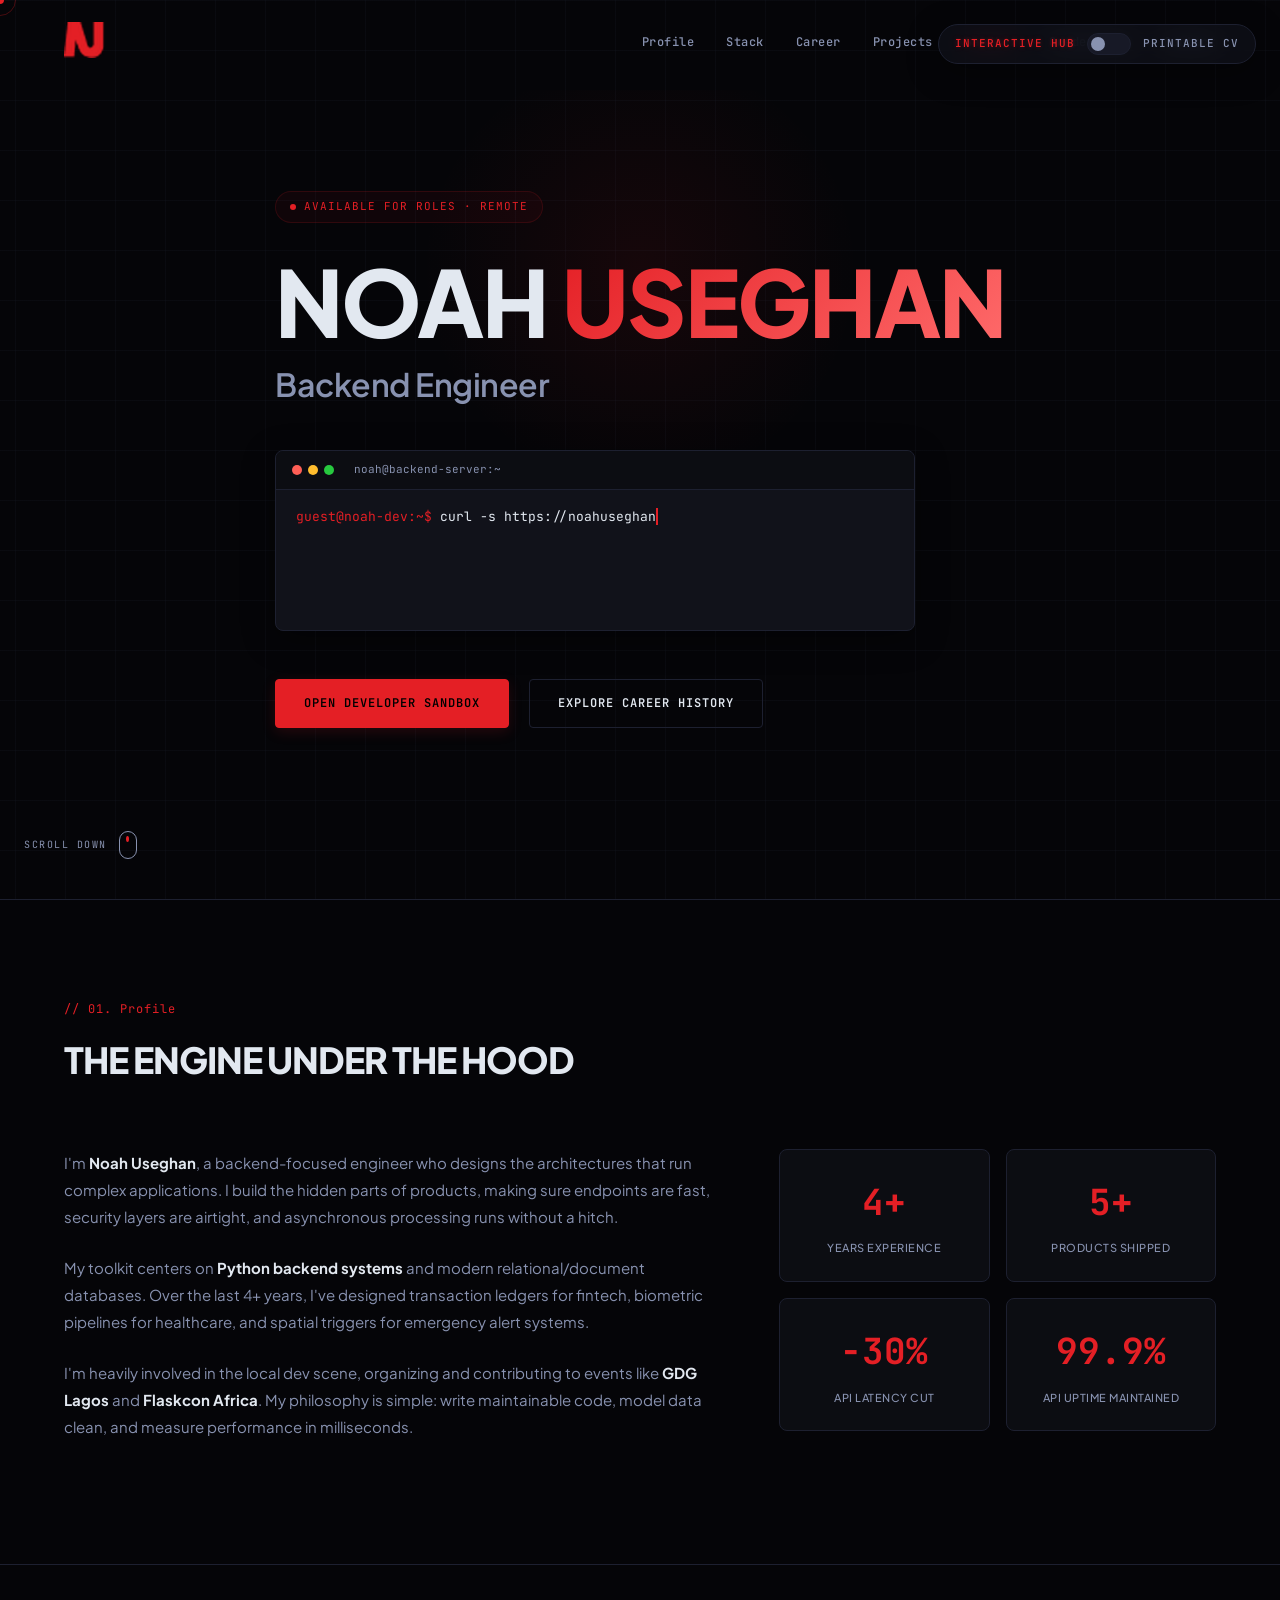
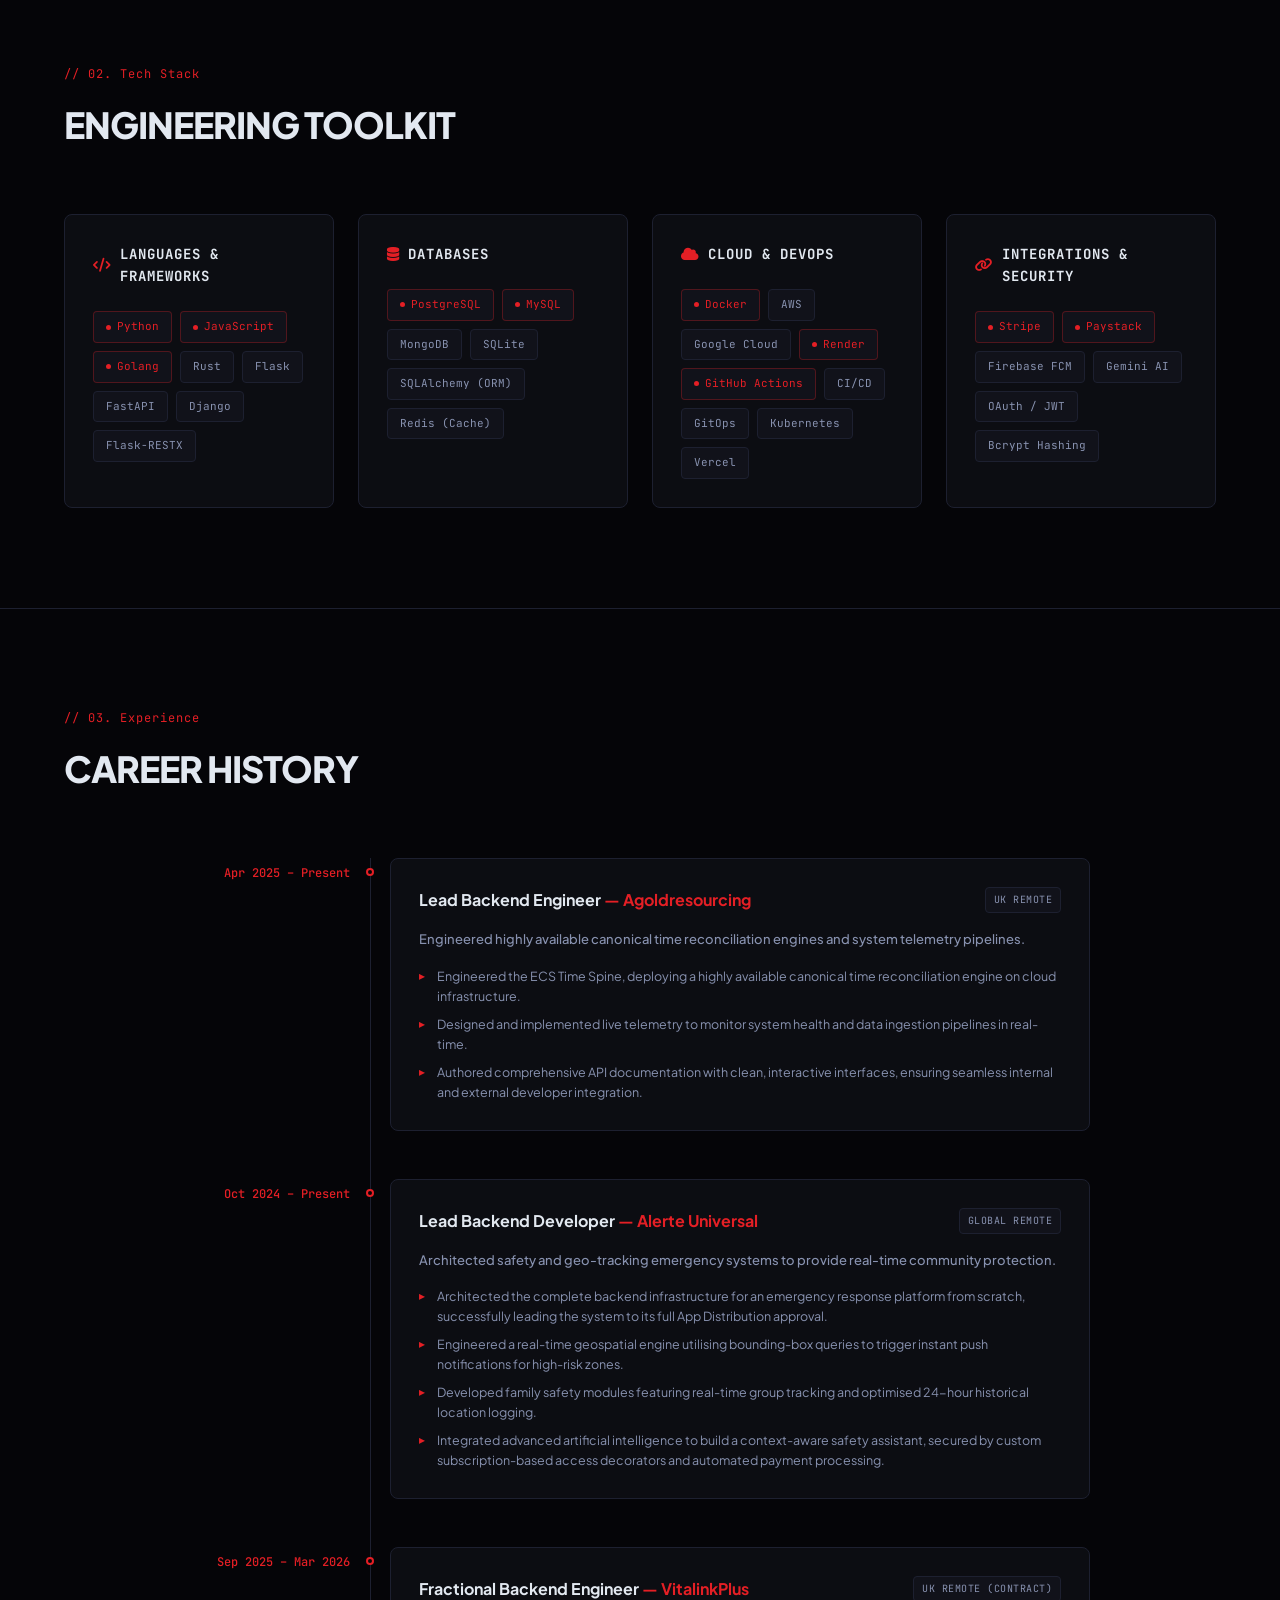
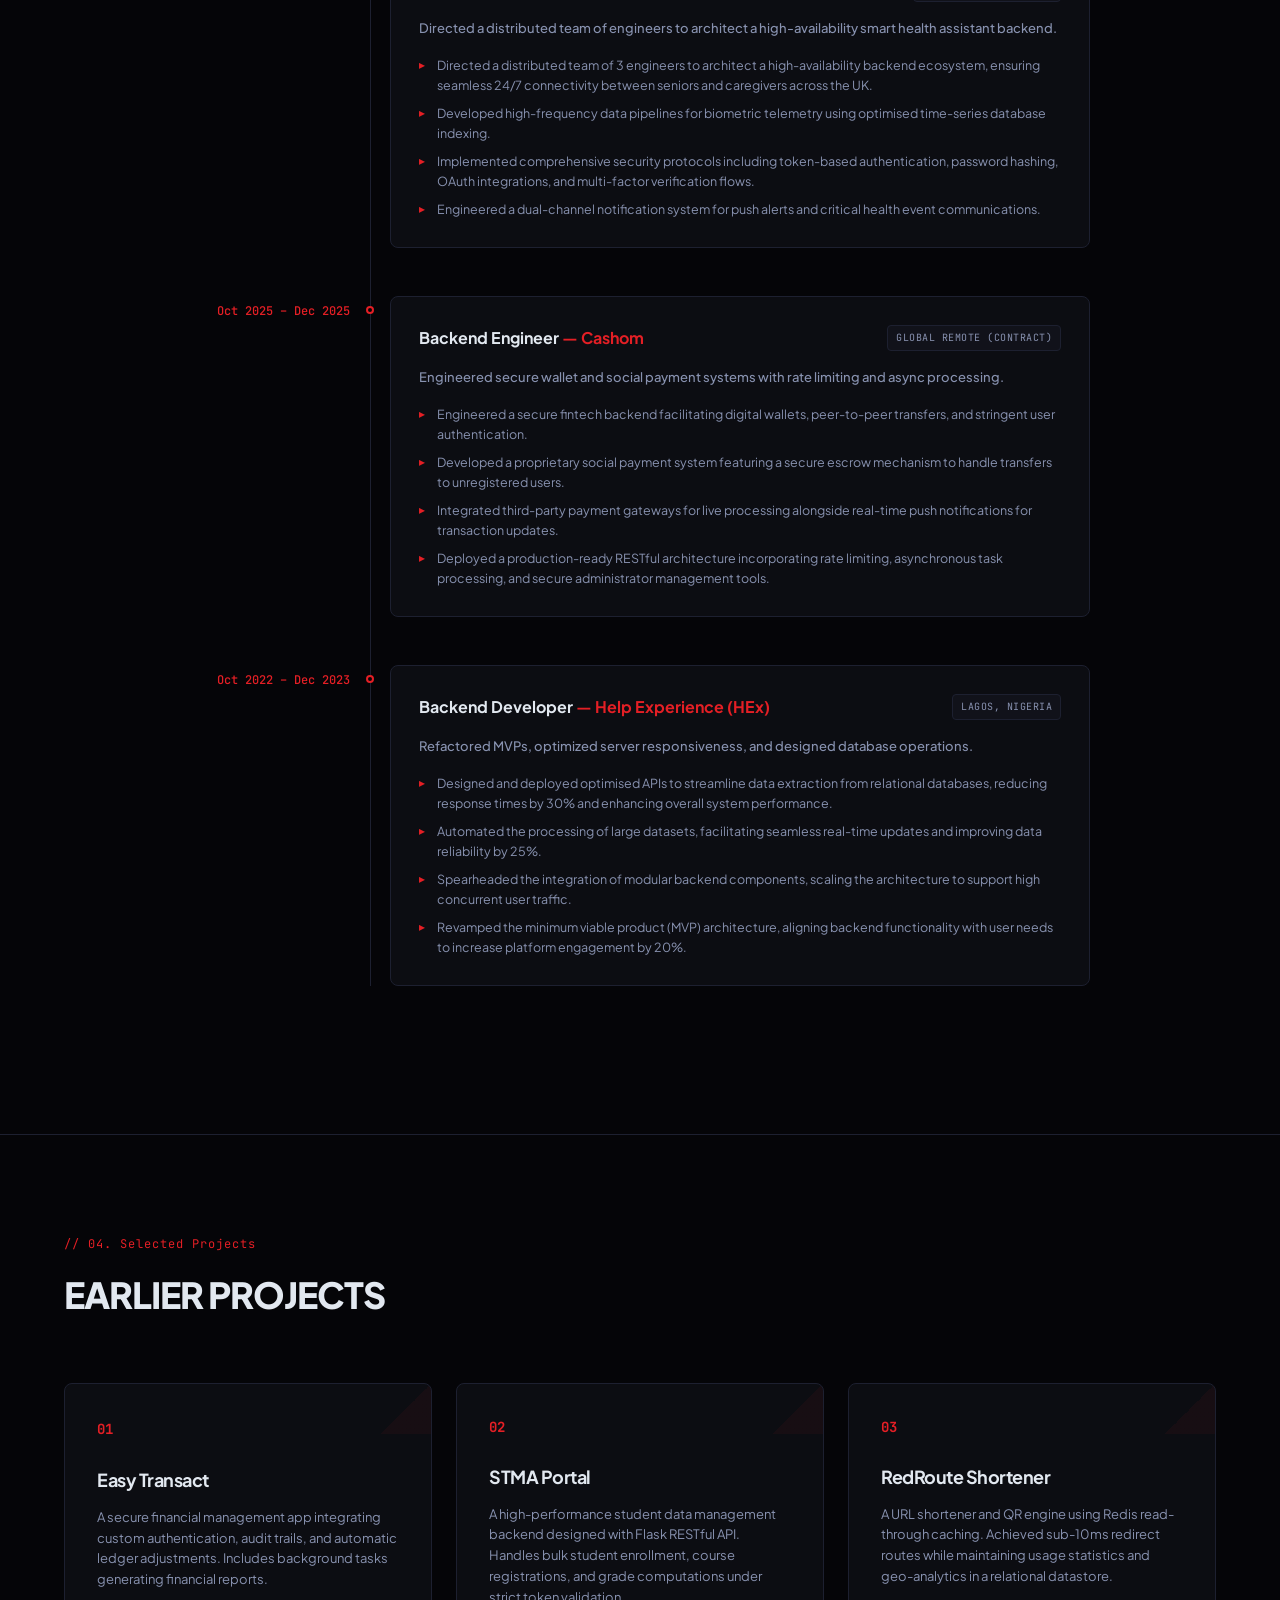
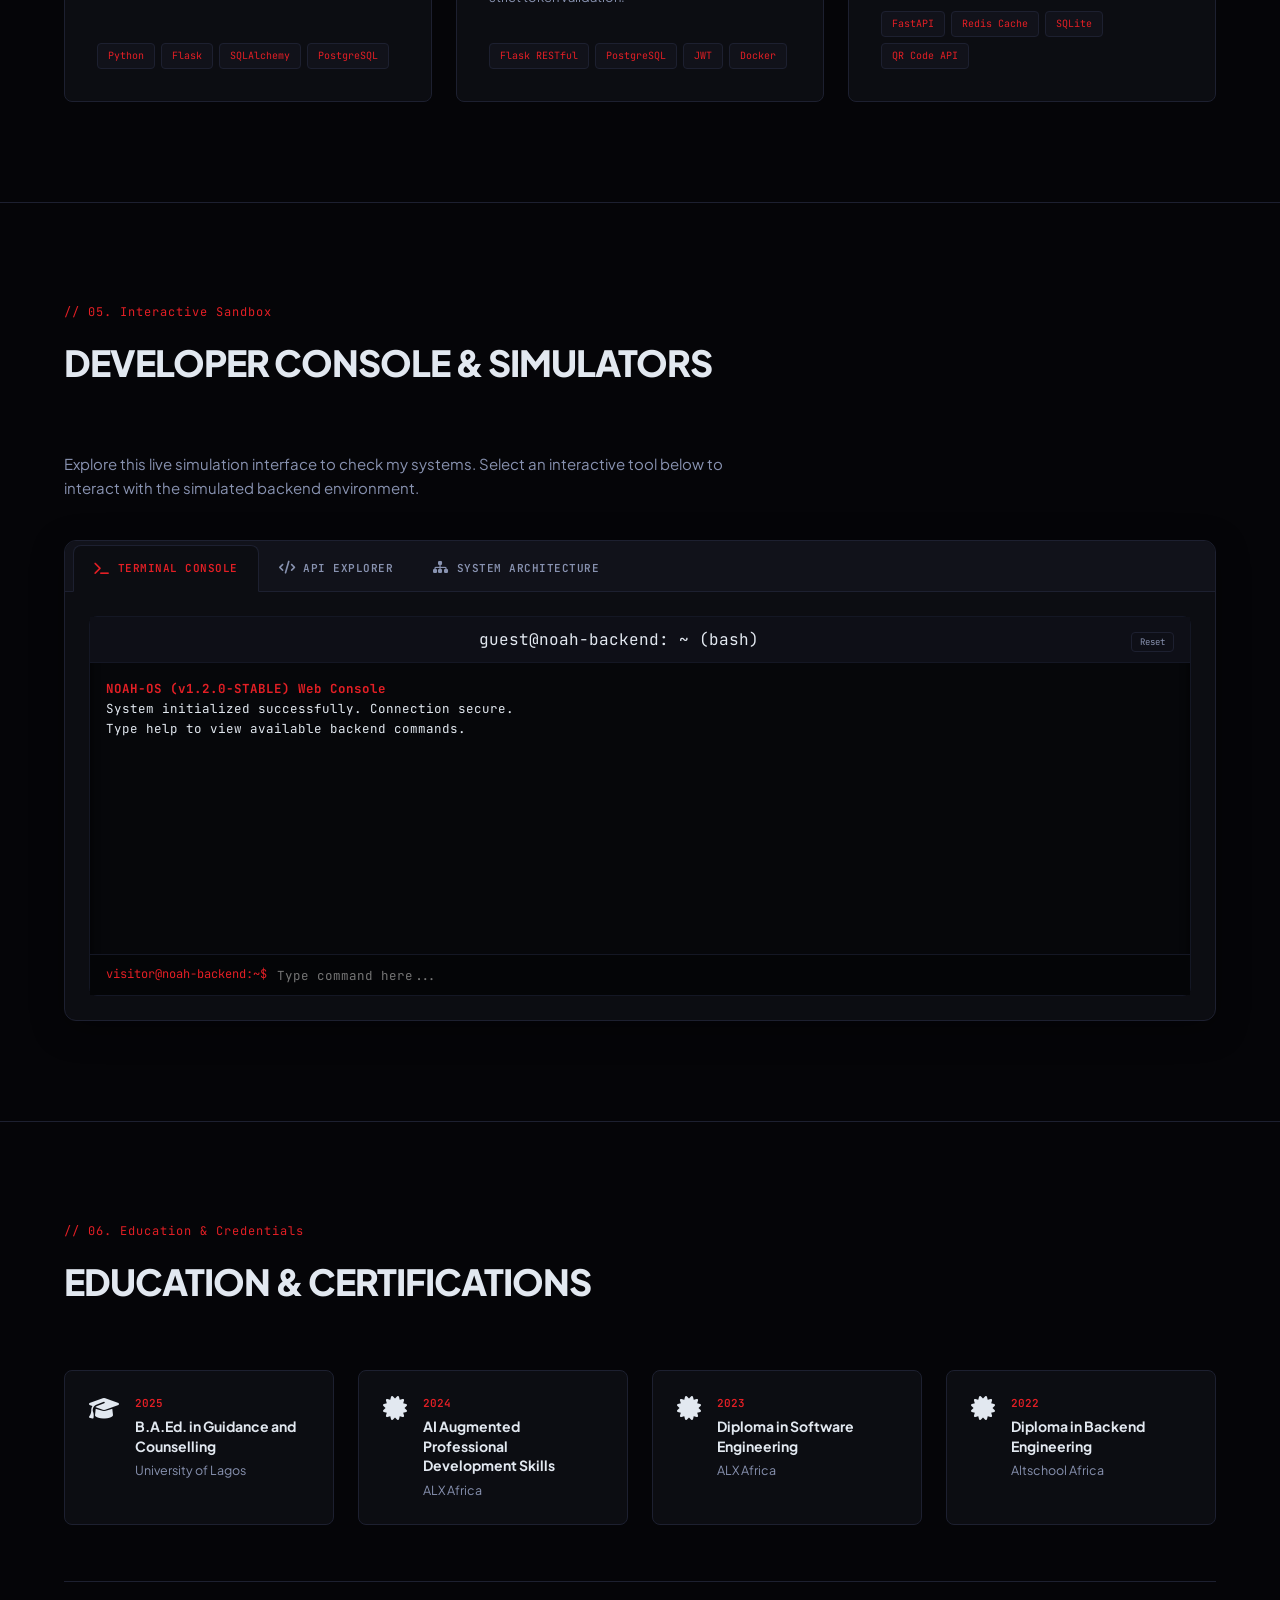
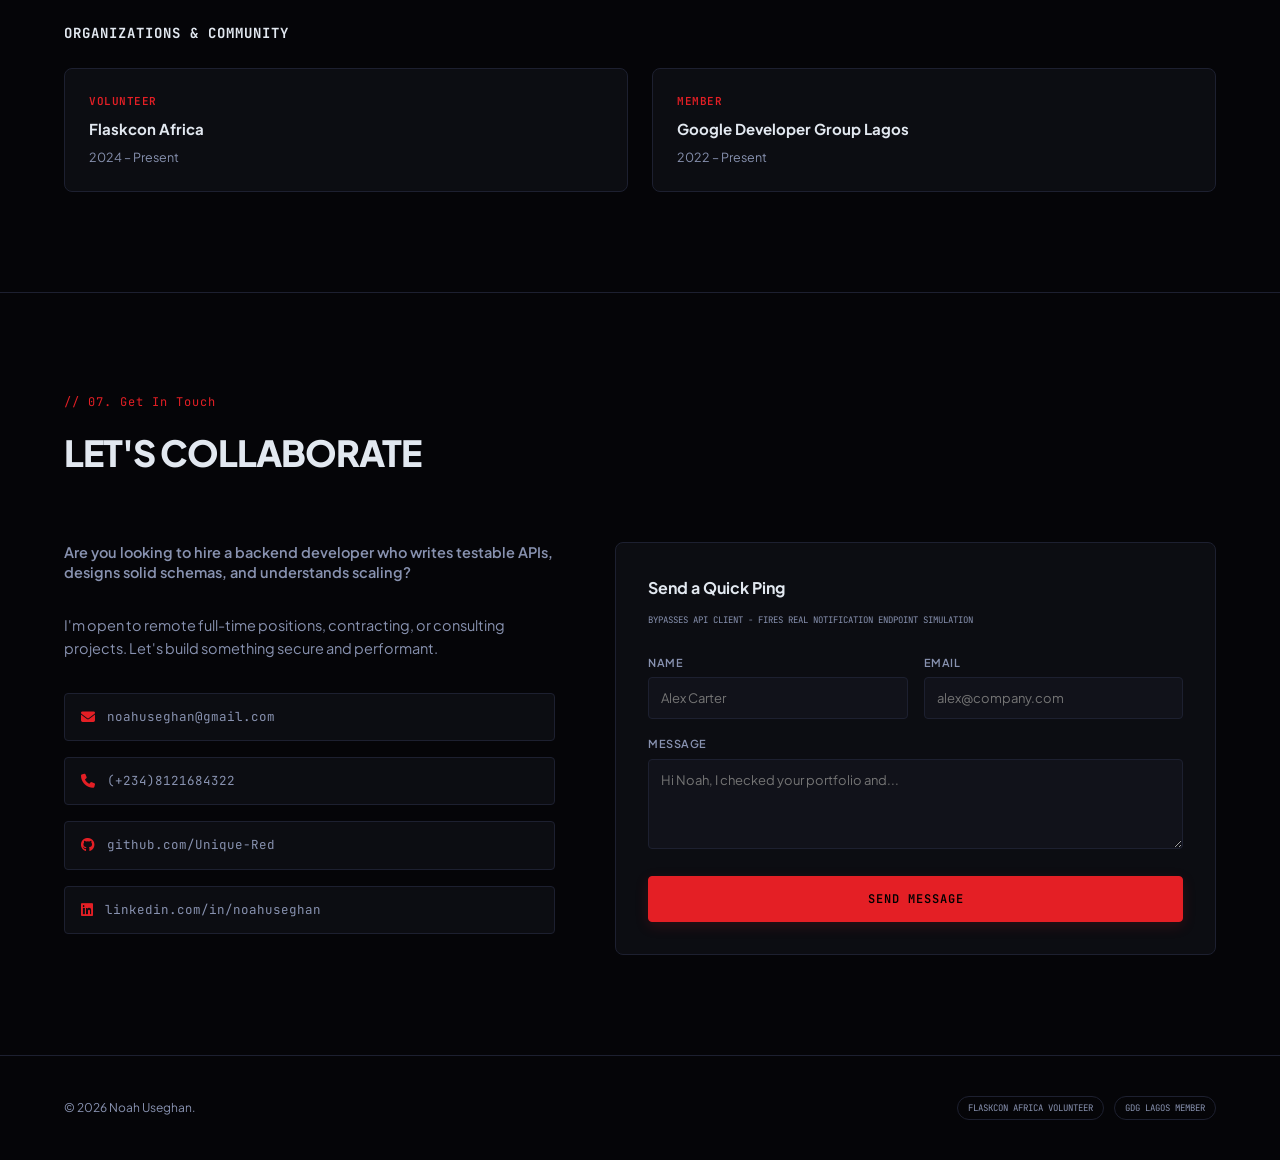
==== commit fe830e02: "years of experience" ====
--- a/index.html
+++ b/index.html
@@ -194,14 +194,14 @@
         <div class="about-grid">
           <div class="about-text">
             <p>I'm <strong>Noah Useghan</strong>, a backend-focused engineer who designs the architectures that run complex applications. I build the hidden parts of products, making sure endpoints are fast, security layers are airtight, and asynchronous processing runs without a hitch.</p>
-            <p>My toolkit centers on <strong>Python backend systems</strong> and modern relational/document databases. Over the last 5+ years, I've designed transaction ledgers for fintech, biometric pipelines for healthcare, and spatial triggers for emergency alert systems.</p>
+            <p>My toolkit centers on <strong>Python backend systems</strong> and modern relational/document databases. Over the last 4+ years, I've designed transaction ledgers for fintech, biometric pipelines for healthcare, and spatial triggers for emergency alert systems.</p>
             <p>I'm heavily involved in the local dev scene, organizing and contributing to events like <strong>GDG Lagos</strong> and <strong>Flaskcon Africa</strong>. My philosophy is simple: write maintainable code, model data clean, and measure performance in milliseconds.</p>
           </div>
           
           <div class="about-stats-container">
             <div class="stats-grid">
               <div class="stat-card">
-                <h3 class="stat-value">5+</h3>
+                <h3 class="stat-value">4+</h3>
                 <p class="stat-label">Years Experience</p>
               </div>
               <div class="stat-card">
@@ -870,7 +870,7 @@
       <section class="cv-section">
         <h2 class="cv-section-title">Summary</h2>
         <p class="cv-summary-text">
-          Backend Engineer with 5+ years of experience architecting high availability systems and leading distributed engineering teams. With a proven track record of engineering scalable platforms from the ground up, including complex emergency response systems and secure fintech applications.
+          Backend Engineer with 4+ years of experience architecting high availability systems and leading distributed engineering teams. With a proven track record of engineering scalable platforms from the ground up, including complex emergency response systems and secure fintech applications.
         </p>
       </section>
 
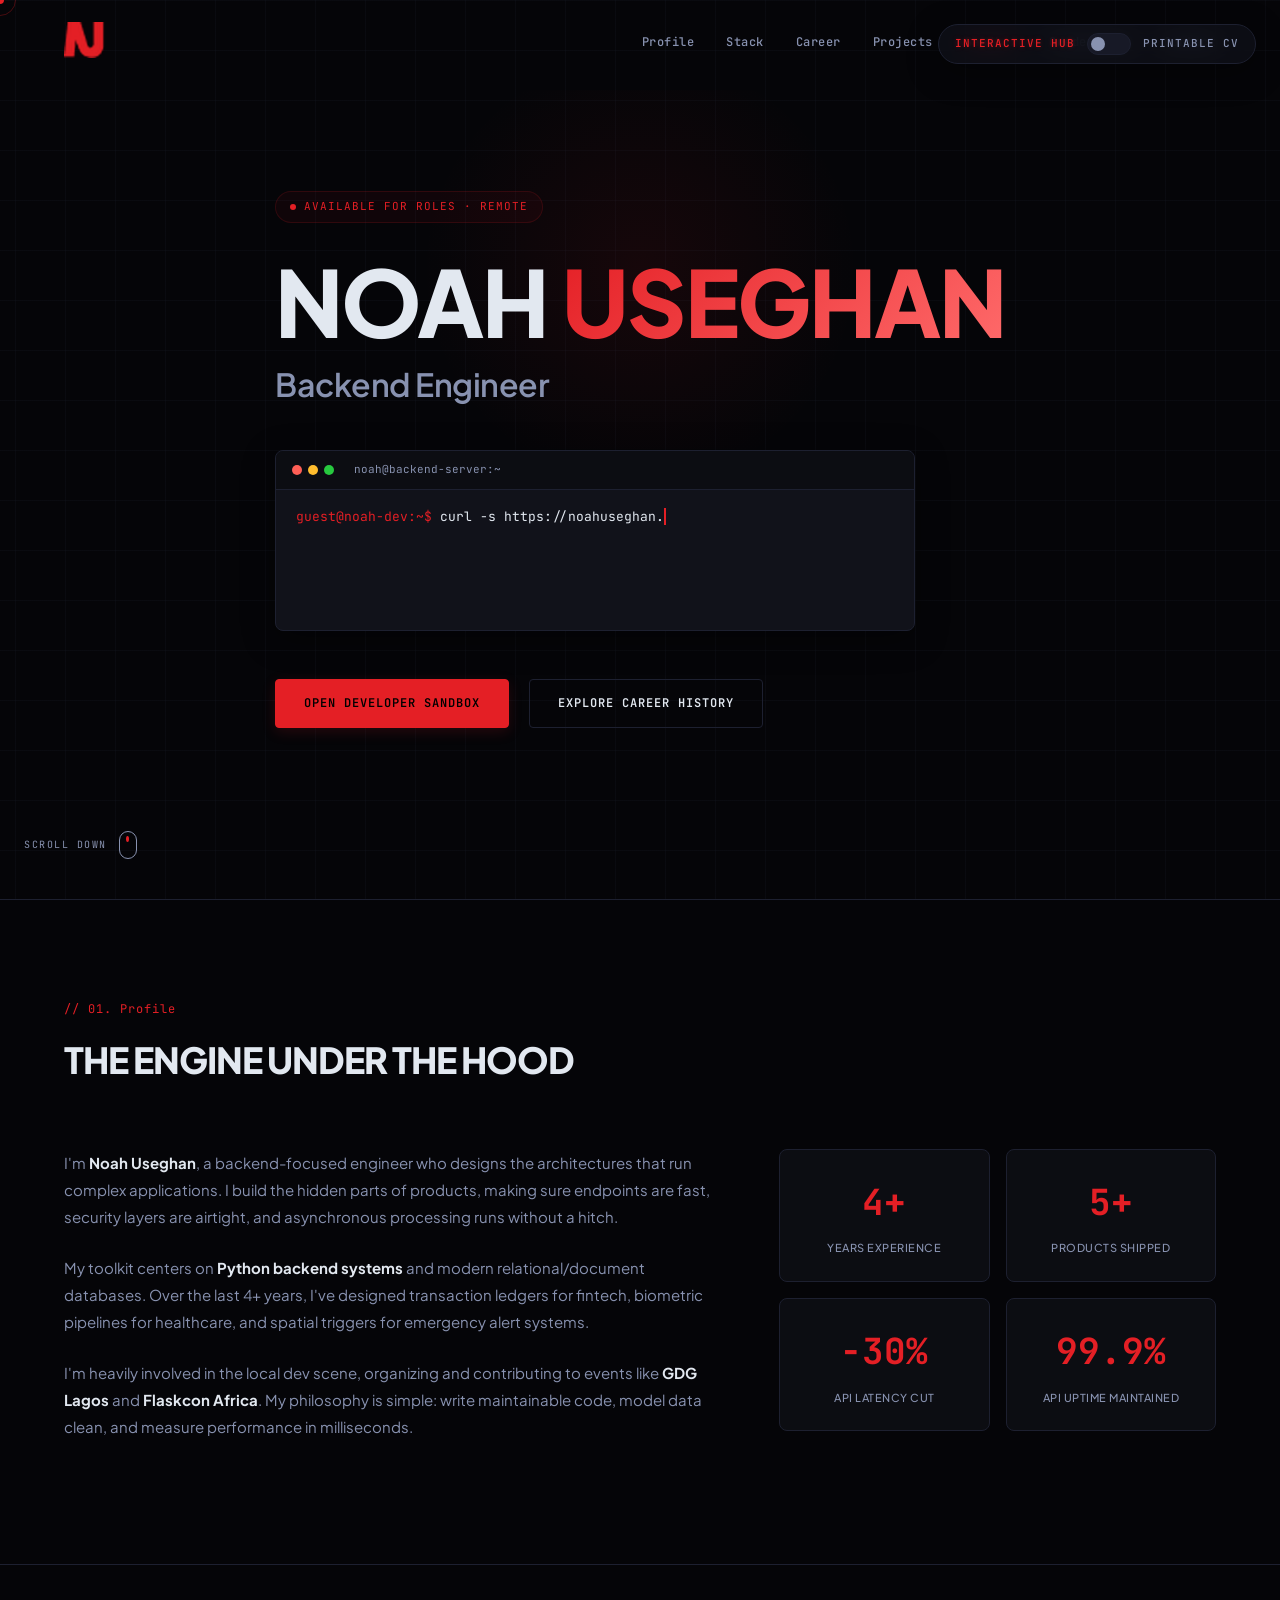
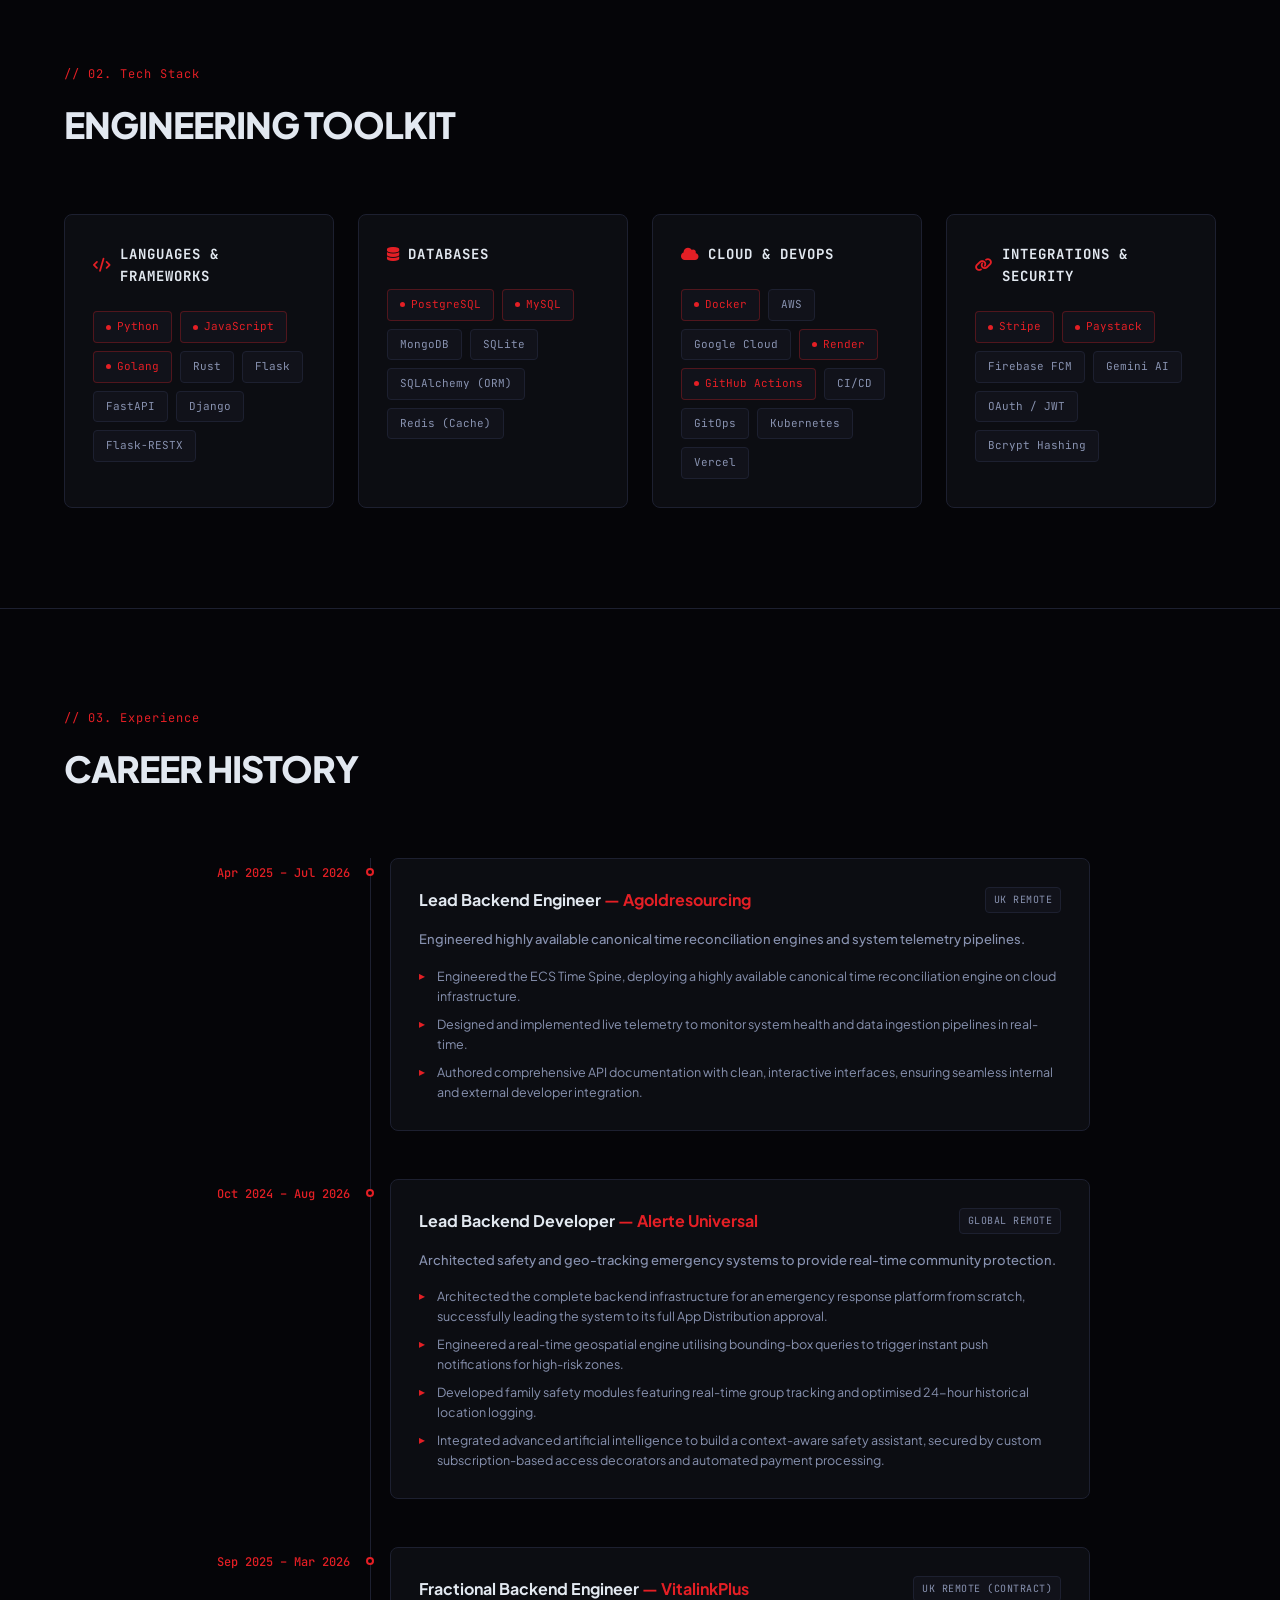
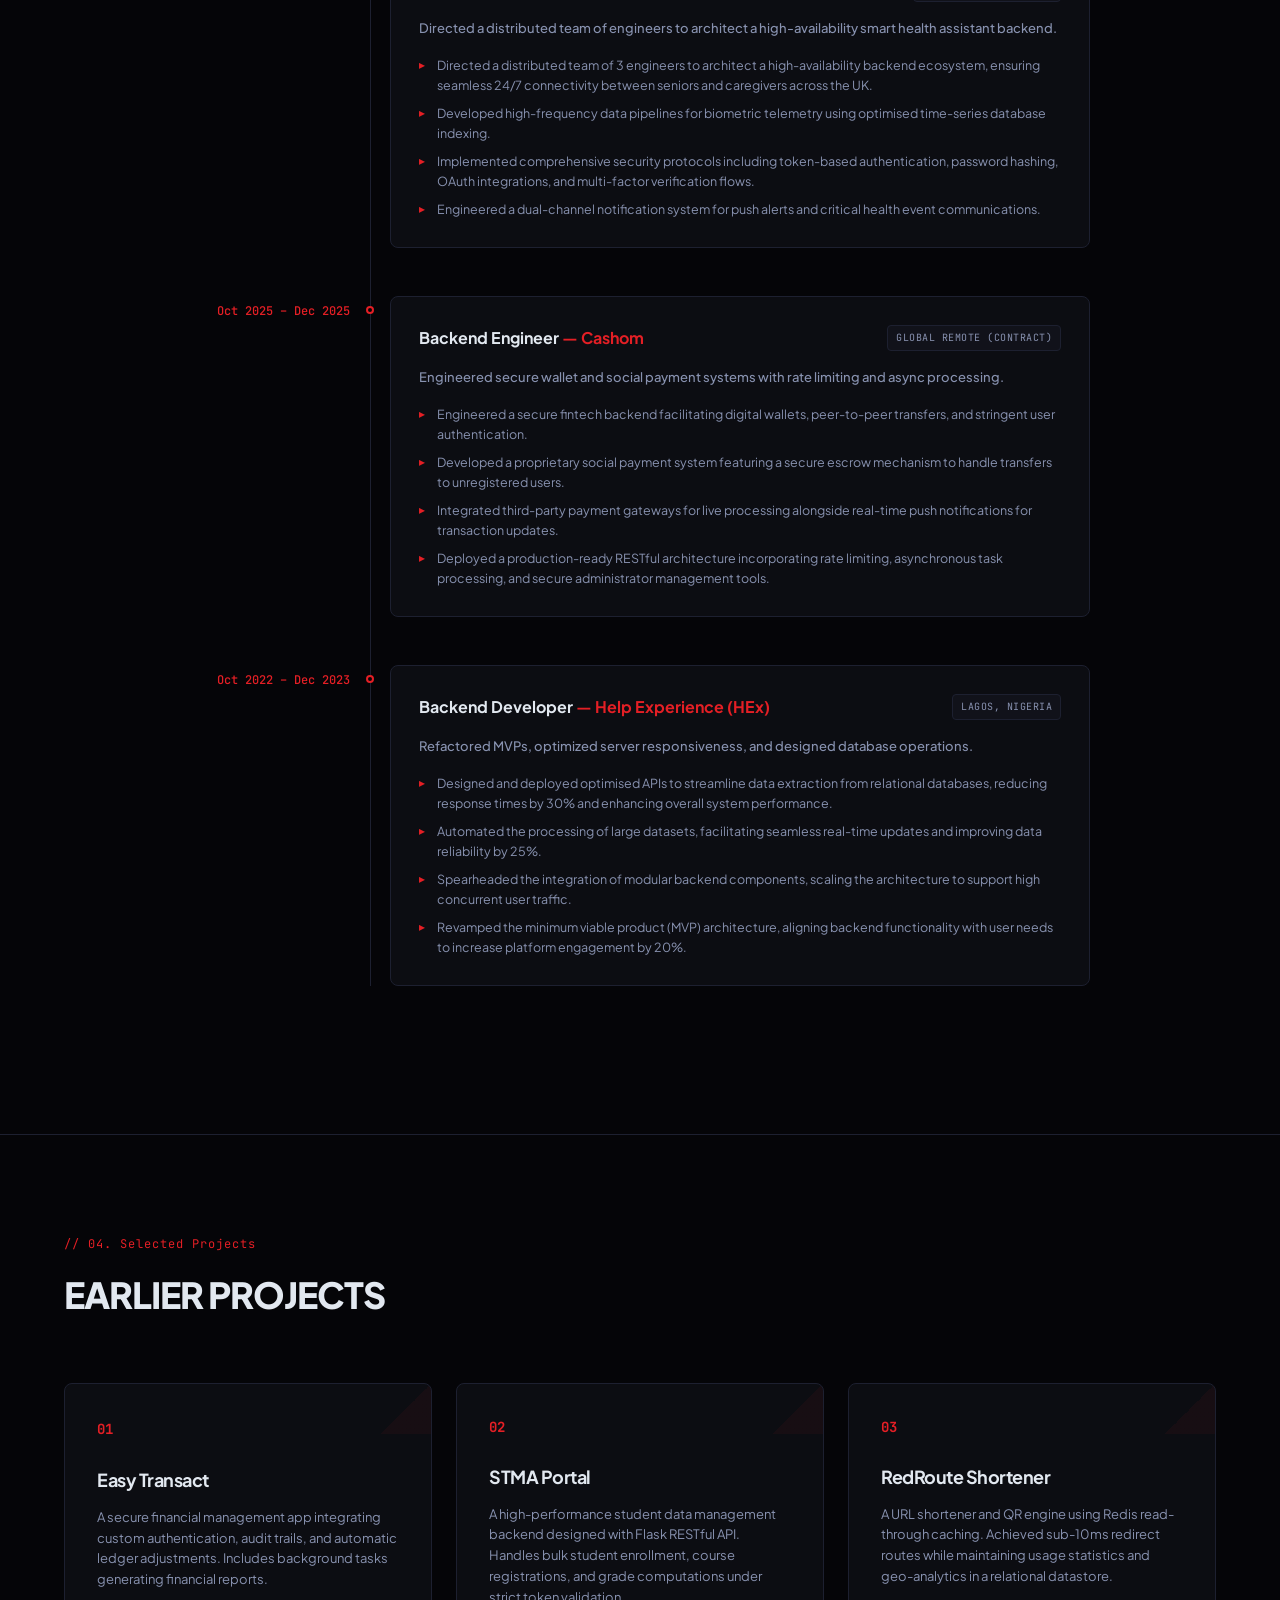
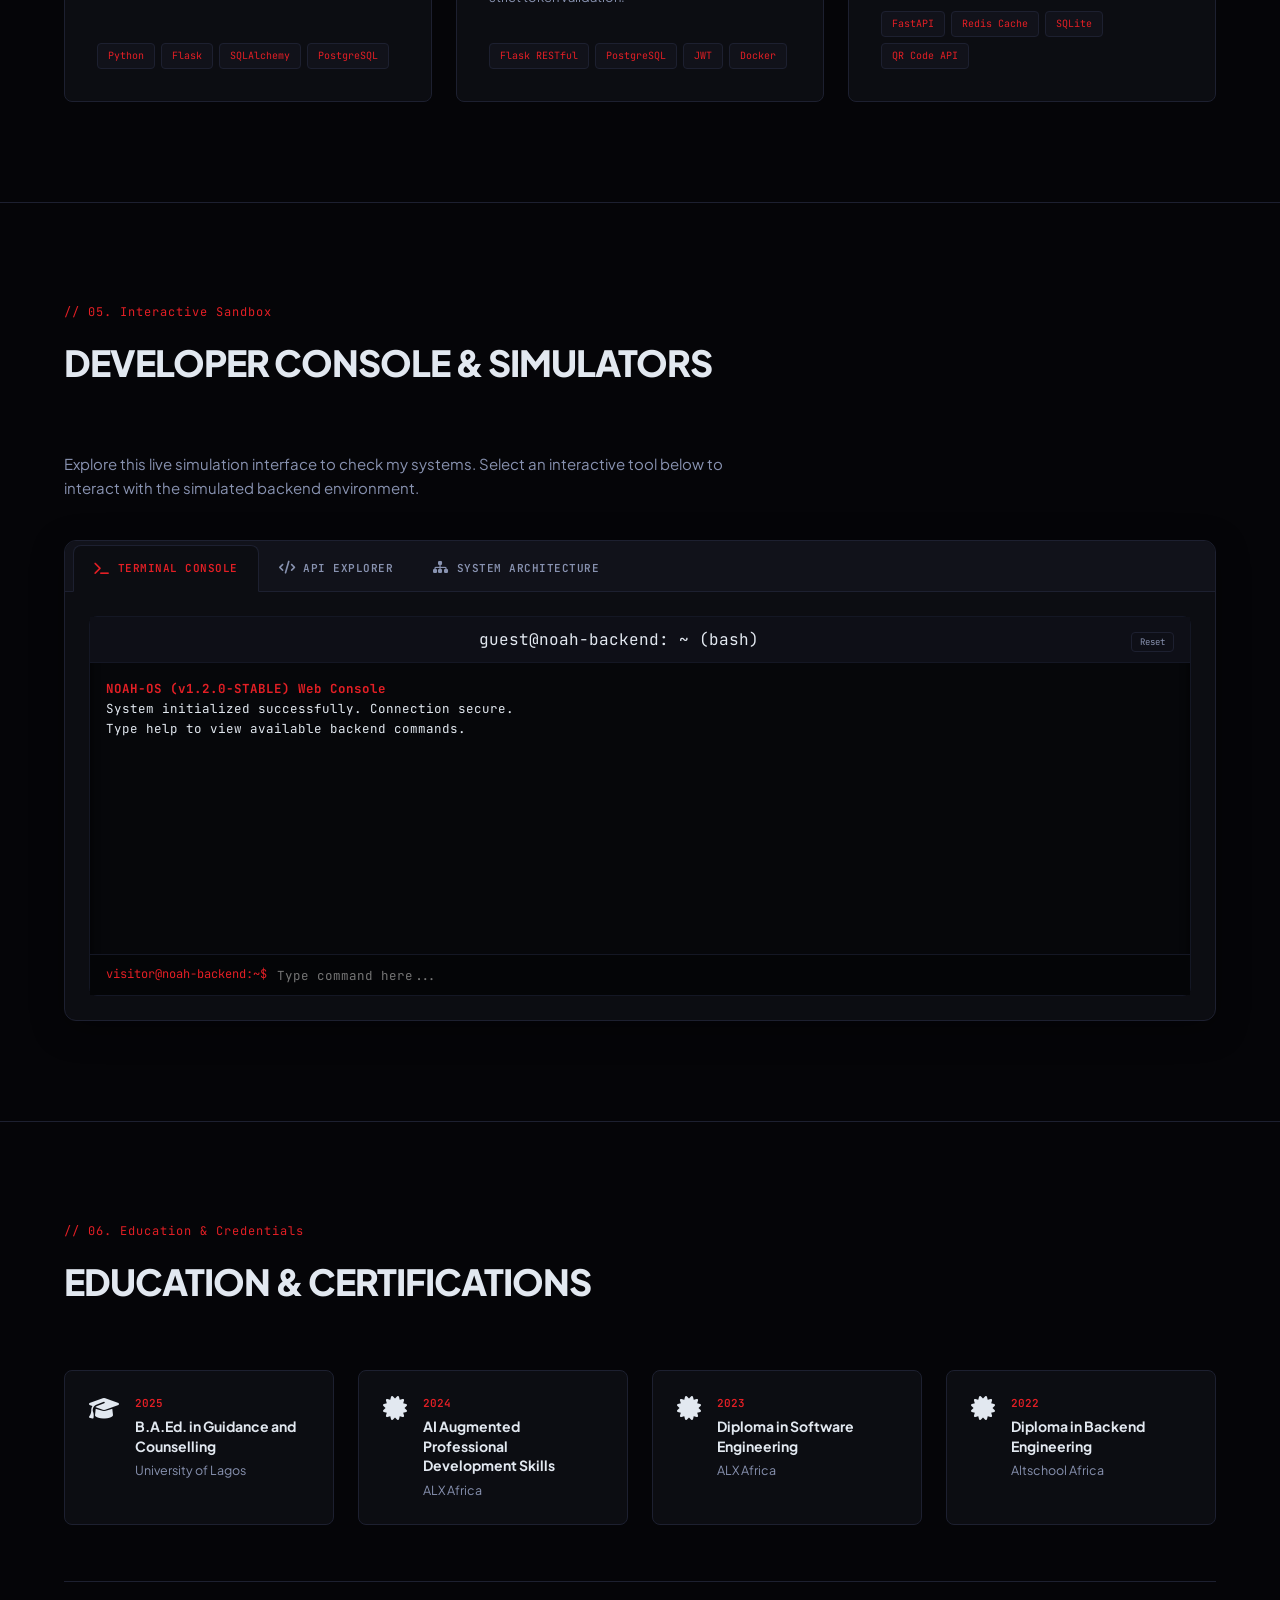
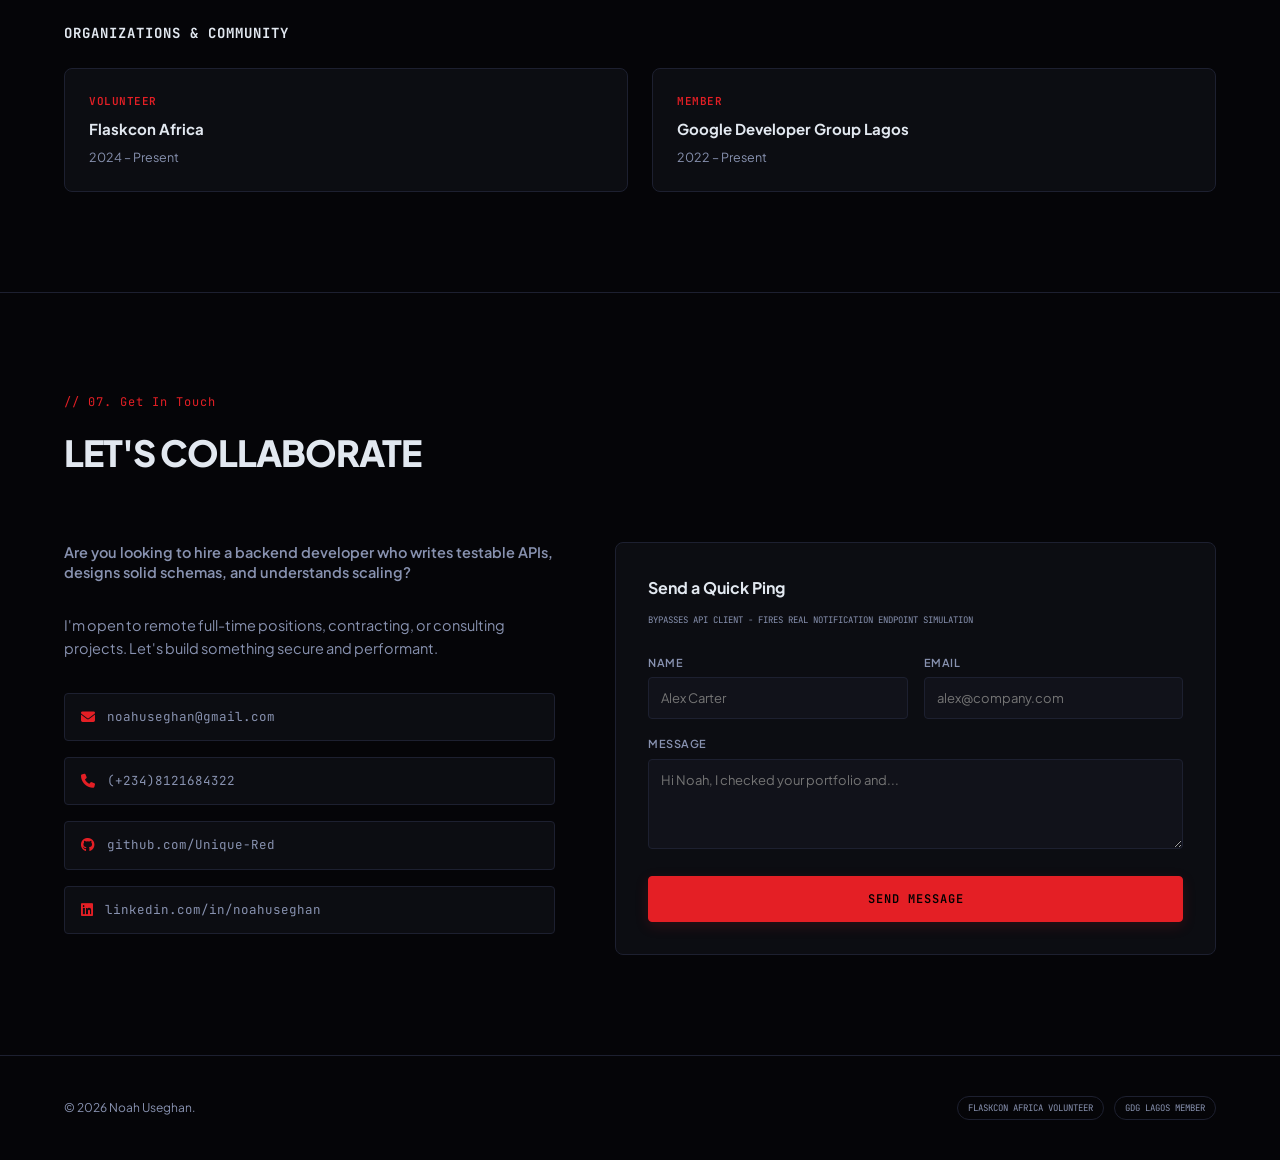
==== commit ffc88cd7: "updated content" ====
--- a/index.html
+++ b/index.html
@@ -297,7 +297,7 @@
         <div class="timeline-container">
           
           <div class="timeline-item">
-            <div class="timeline-date">Apr 2025 – Present</div>
+            <div class="timeline-date">Apr 2025 – Jul 2026</div>
             <div class="timeline-marker"></div>
             <div class="timeline-content">
               <div class="timeline-header">
@@ -314,7 +314,7 @@
           </div>
 
           <div class="timeline-item">
-            <div class="timeline-date">Oct 2024 – Present</div>
+            <div class="timeline-date">Oct 2024 – Aug 2026</div>
             <div class="timeline-marker"></div>
             <div class="timeline-content">
               <div class="timeline-header">
@@ -890,7 +890,7 @@
         <div class="cv-job">
           <div class="cv-job-header">
             <span class="cv-job-title"><strong>Lead Backend Engineer</strong> &mdash; Agoldresourcing</span>
-            <span class="cv-job-date">Apr 2025 – Present</span>
+            <span class="cv-job-date">Apr 2025 – Jul 2026</span>
           </div>
           <div class="cv-job-location">United Kingdom &middot; Remote</div>
           <ul class="cv-job-bullets">
@@ -903,7 +903,7 @@
         <div class="cv-job">
           <div class="cv-job-header">
             <span class="cv-job-title"><strong>Lead Backend Developer</strong> &mdash; Alerte Universal</span>
-            <span class="cv-job-date">Oct 2024 – Present</span>
+            <span class="cv-job-date">Oct 2024 – Jul 2026</span>
           </div>
           <div class="cv-job-location">Global &middot; Remote</div>
           <ul class="cv-job-bullets">
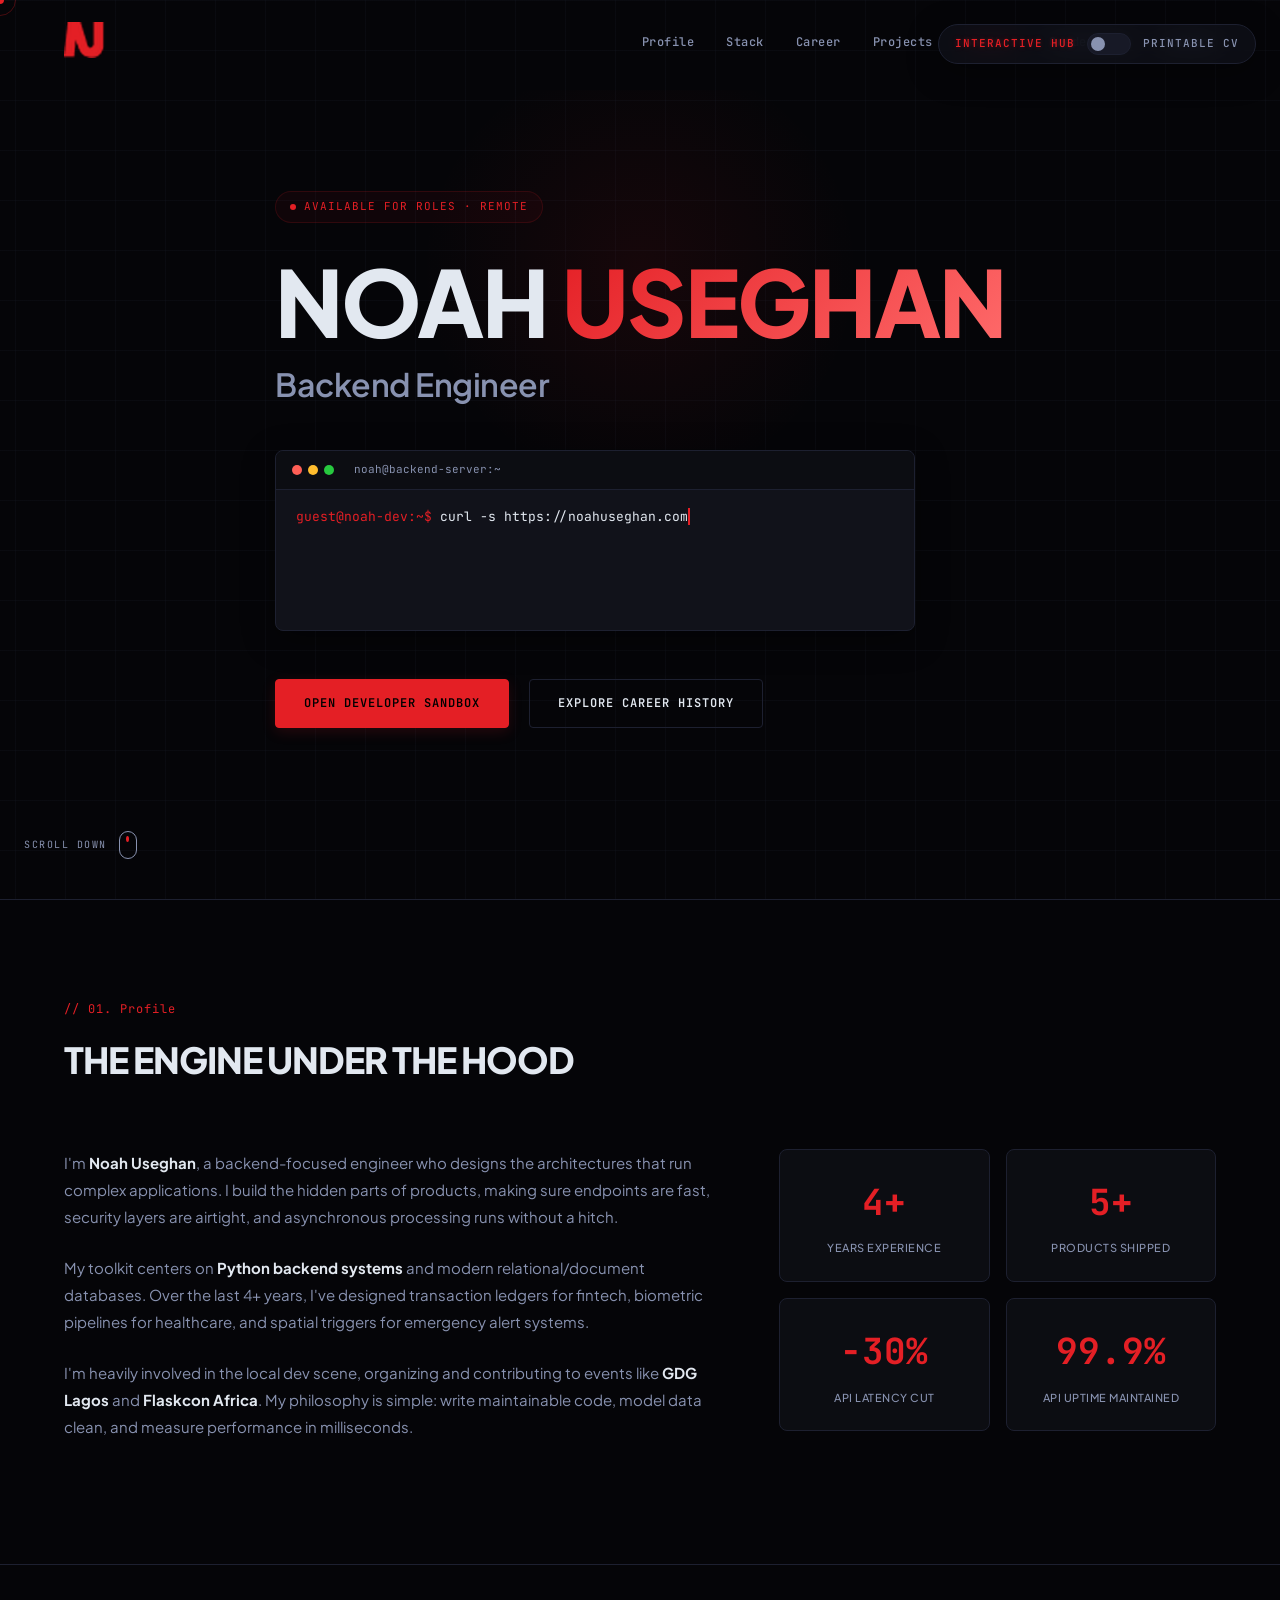
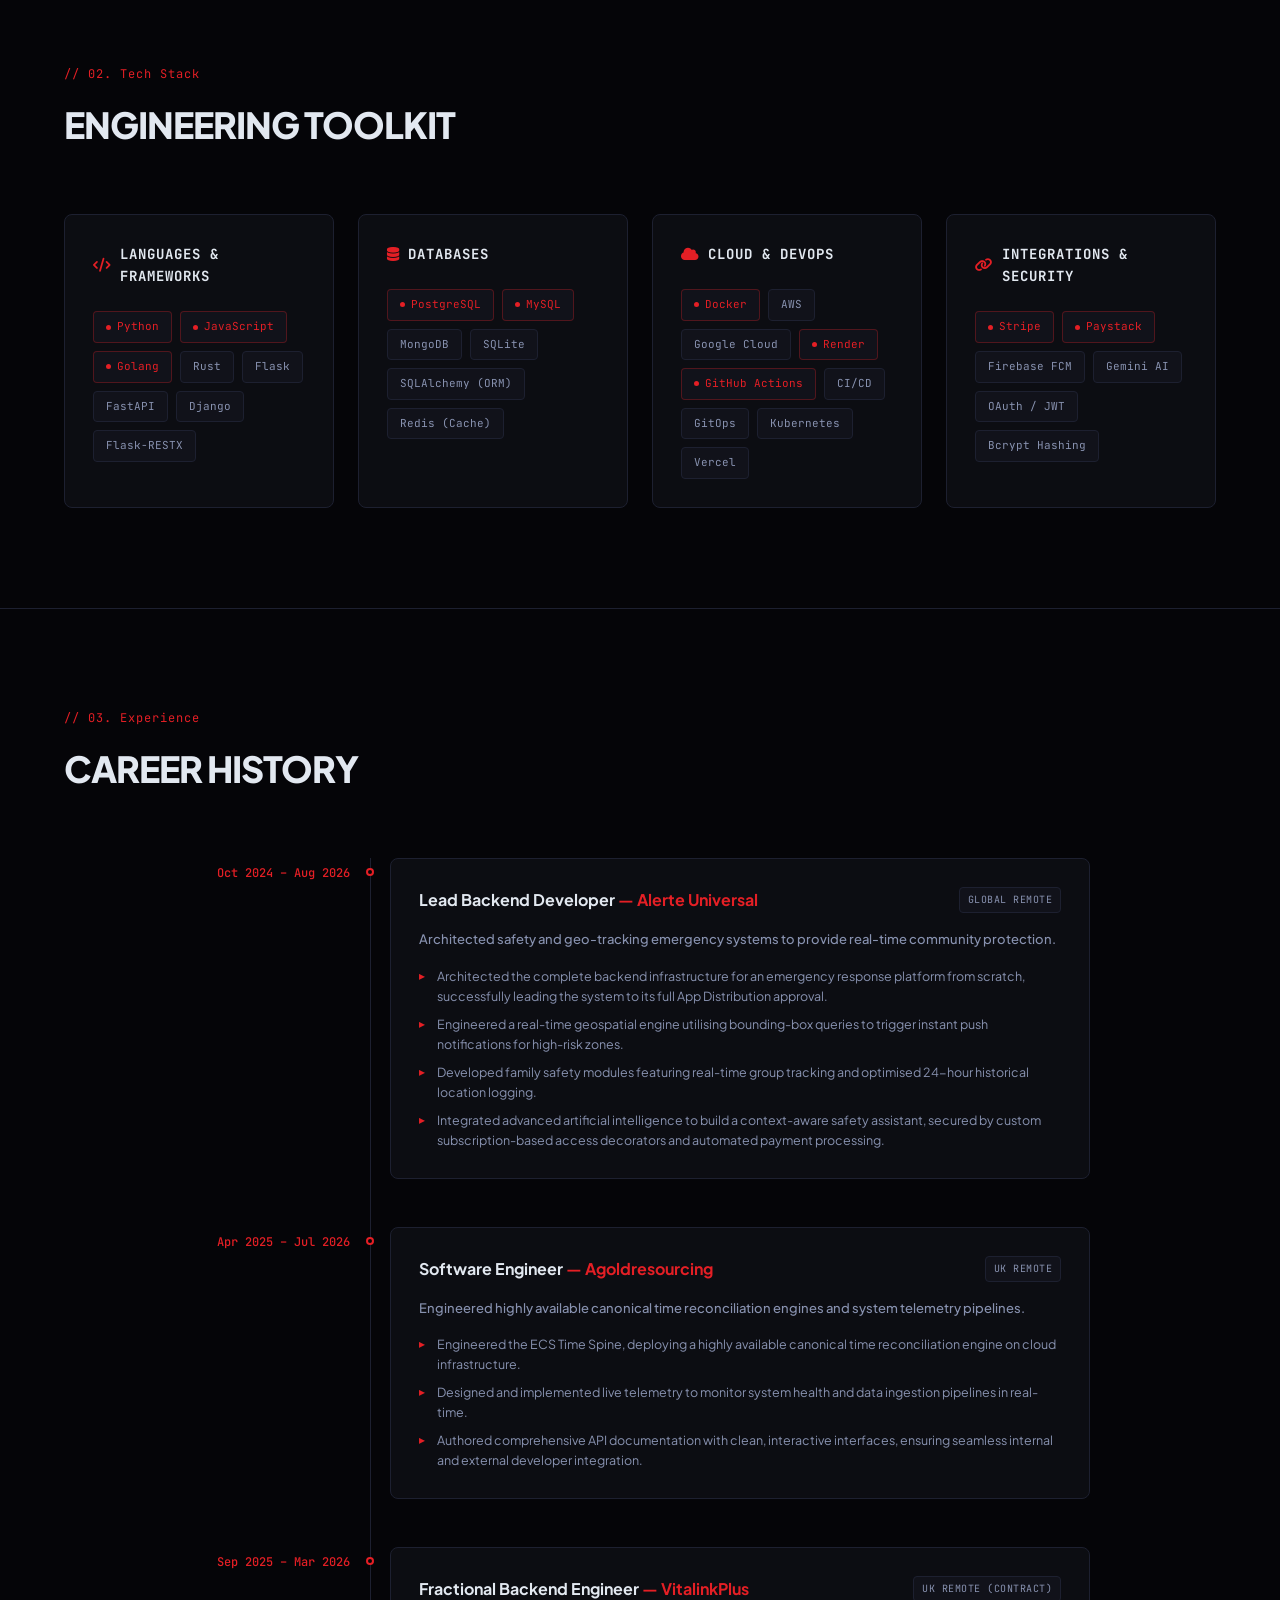
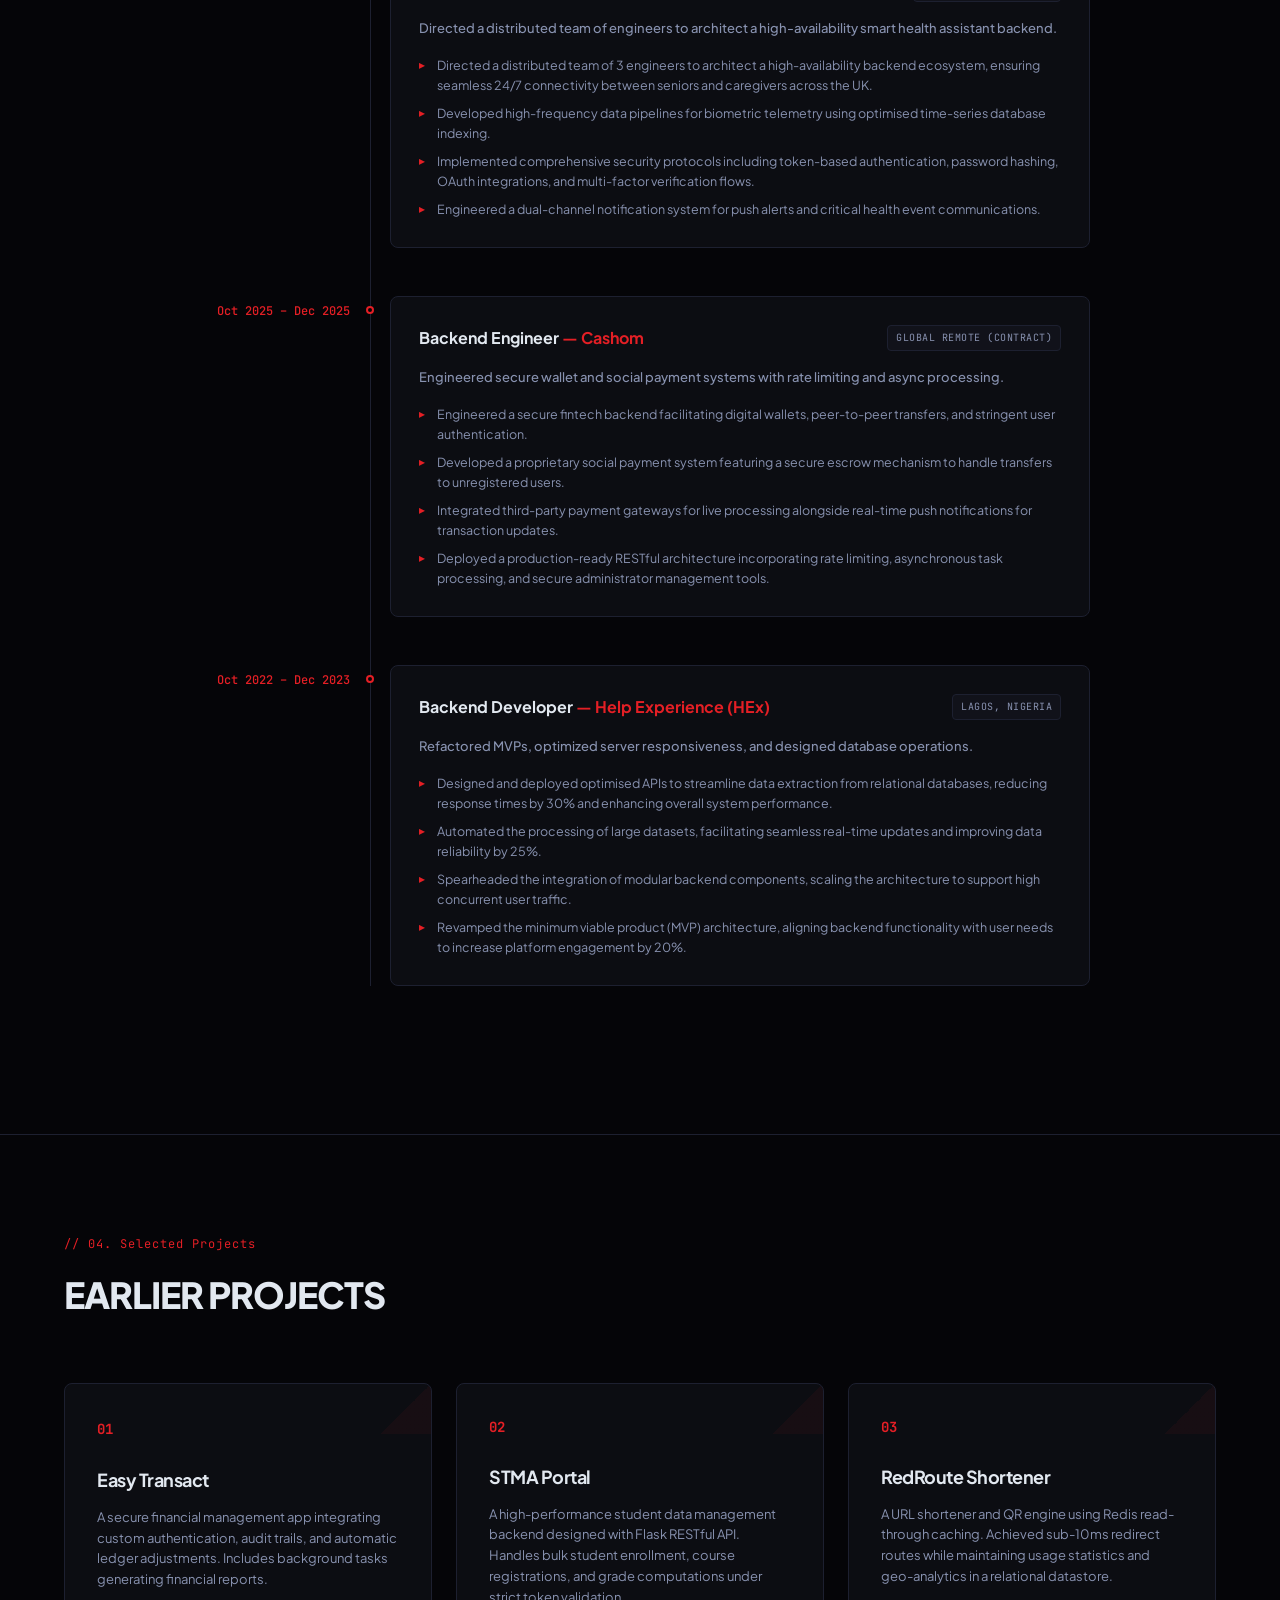
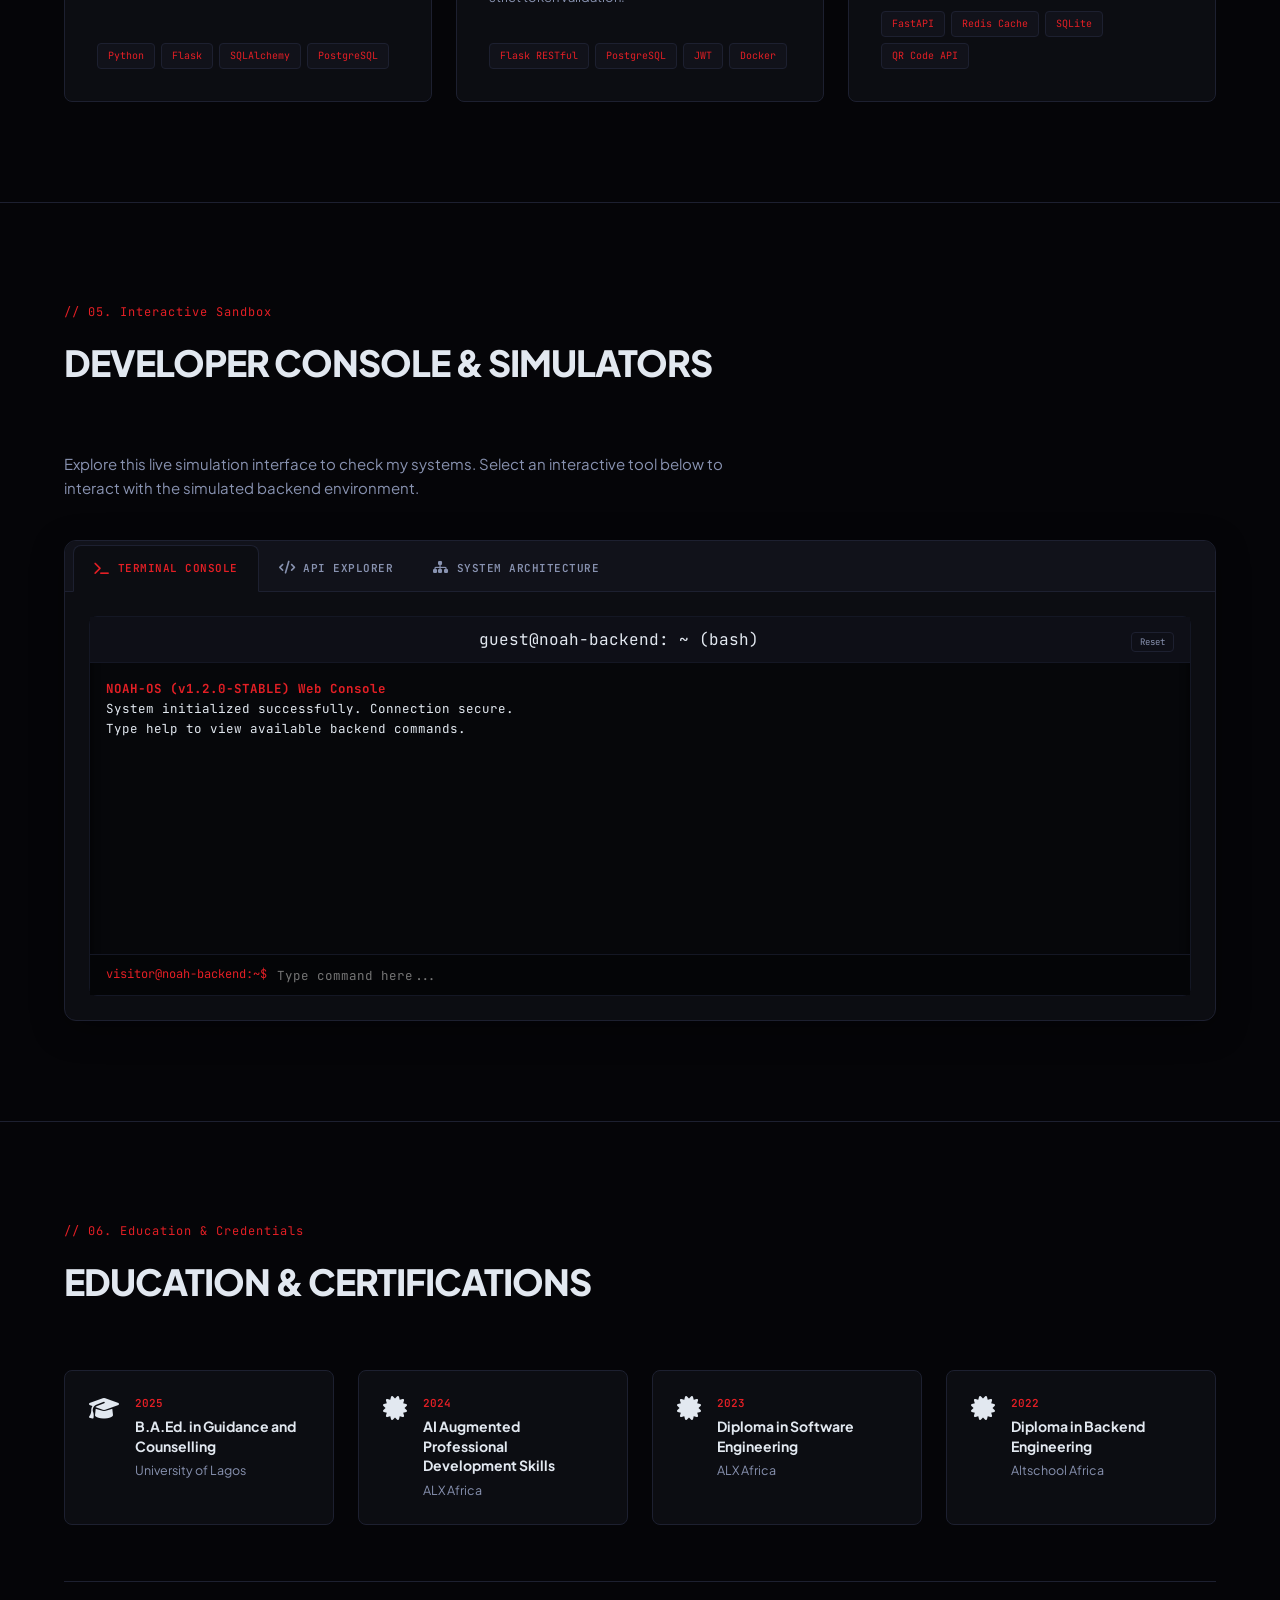
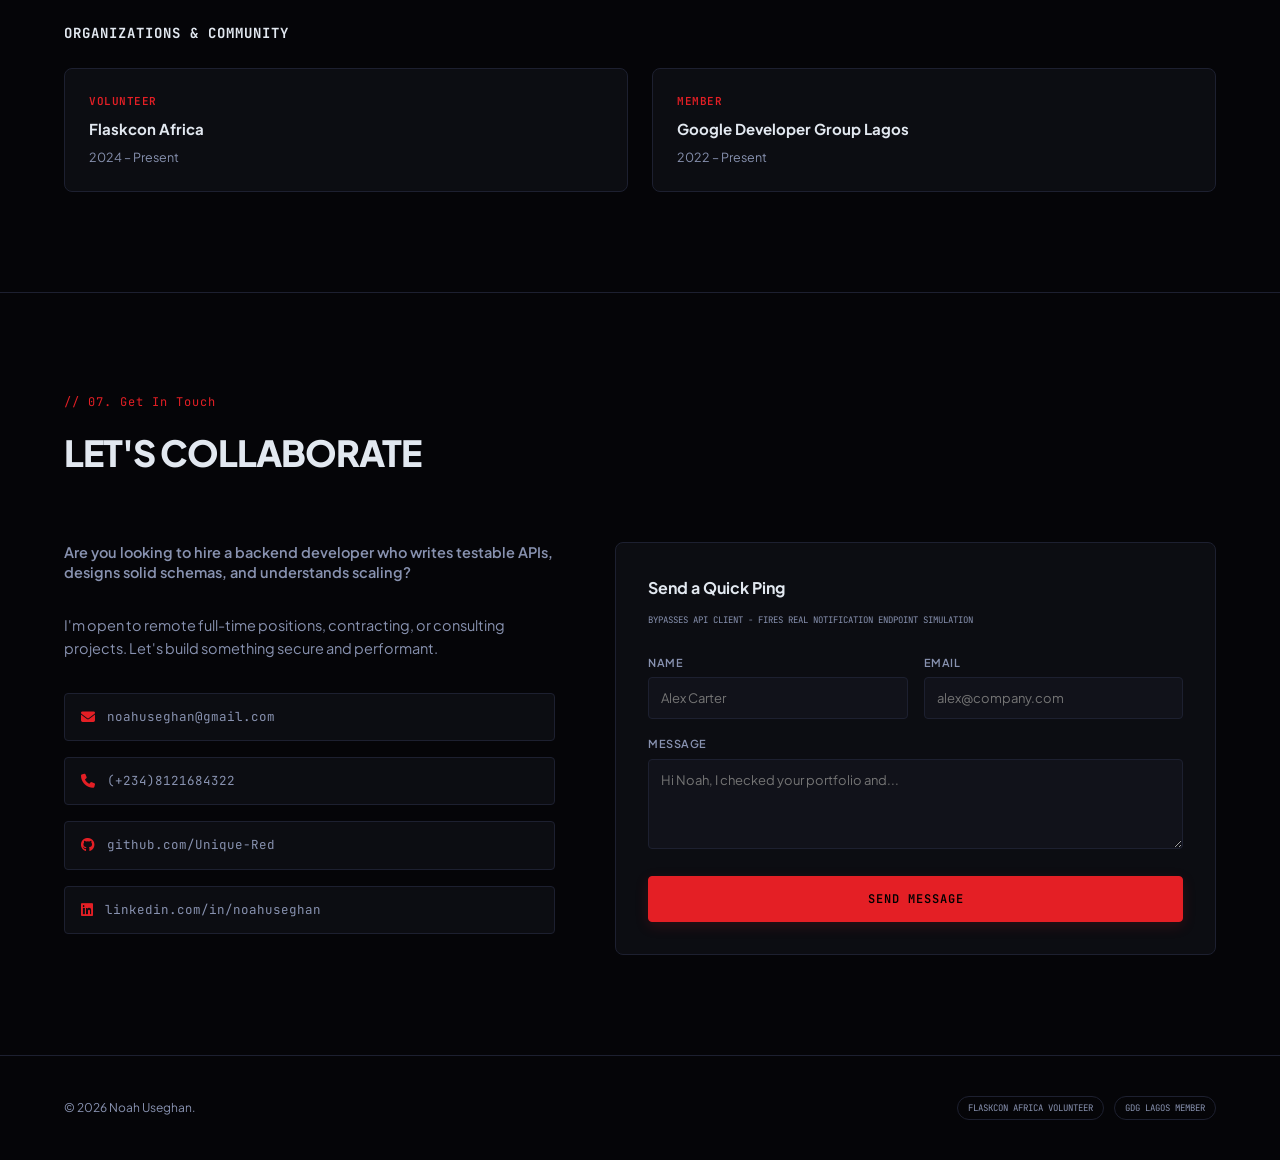
==== commit 6703a533: "arrangements" ====
--- a/index.html
+++ b/index.html
@@ -296,22 +296,6 @@
         </div>
         <div class="timeline-container">
           
-          <div class="timeline-item">
-            <div class="timeline-date">Apr 2025 – Jul 2026</div>
-            <div class="timeline-marker"></div>
-            <div class="timeline-content">
-              <div class="timeline-header">
-                <h3 class="job-title">Lead Backend Engineer <span class="company">&mdash; Agoldresourcing</span></h3>
-                <span class="job-type">UK Remote</span>
-              </div>
-              <p class="job-desc">Engineered highly available canonical time reconciliation engines and system telemetry pipelines.</p>
-              <ul class="job-bullets">
-                <li>Engineered the ECS Time Spine, deploying a highly available canonical time reconciliation engine on cloud infrastructure.</li>
-                <li>Designed and implemented live telemetry to monitor system health and data ingestion pipelines in real-time.</li>
-                <li>Authored comprehensive API documentation with clean, interactive interfaces, ensuring seamless internal and external developer integration.</li>
-              </ul>
-            </div>
-          </div>
 
           <div class="timeline-item">
             <div class="timeline-date">Oct 2024 – Aug 2026</div>
@@ -327,6 +311,23 @@
                 <li>Engineered a real-time geospatial engine utilising bounding-box queries to trigger instant push notifications for high-risk zones.</li>
                 <li>Developed family safety modules featuring real-time group tracking and optimised 24-hour historical location logging.</li>
                 <li>Integrated advanced artificial intelligence to build a context-aware safety assistant, secured by custom subscription-based access decorators and automated payment processing.</li>
+              </ul>
+            </div>
+          </div>
+
+          <div class="timeline-item">
+            <div class="timeline-date">Apr 2025 – Jul 2026</div>
+            <div class="timeline-marker"></div>
+            <div class="timeline-content">
+              <div class="timeline-header">
+                <h3 class="job-title">Software Engineer <span class="company">&mdash; Agoldresourcing</span></h3>
+                <span class="job-type">UK Remote</span>
+              </div>
+              <p class="job-desc">Engineered highly available canonical time reconciliation engines and system telemetry pipelines.</p>
+              <ul class="job-bullets">
+                <li>Engineered the ECS Time Spine, deploying a highly available canonical time reconciliation engine on cloud infrastructure.</li>
+                <li>Designed and implemented live telemetry to monitor system health and data ingestion pipelines in real-time.</li>
+                <li>Authored comprehensive API documentation with clean, interactive interfaces, ensuring seamless internal and external developer integration.</li>
               </ul>
             </div>
           </div>
@@ -889,19 +890,6 @@
         
         <div class="cv-job">
           <div class="cv-job-header">
-            <span class="cv-job-title"><strong>Lead Backend Engineer</strong> &mdash; Agoldresourcing</span>
-            <span class="cv-job-date">Apr 2025 – Jul 2026</span>
-          </div>
-          <div class="cv-job-location">United Kingdom &middot; Remote</div>
-          <ul class="cv-job-bullets">
-            <li>Engineered the ECS Time Spine, deploying a highly available canonical time reconciliation engine on cloud infrastructure.</li>
-            <li>Designed and implemented live telemetry to monitor system health and data ingestion pipelines in real-time.</li>
-            <li>Authored comprehensive API documentation with clean, interactive interfaces, ensuring seamless internal and external developer integration.</li>
-          </ul>
-        </div>
-
-        <div class="cv-job">
-          <div class="cv-job-header">
             <span class="cv-job-title"><strong>Lead Backend Developer</strong> &mdash; Alerte Universal</span>
             <span class="cv-job-date">Oct 2024 – Jul 2026</span>
           </div>
@@ -911,6 +899,19 @@
             <li>Engineered a real-time geospatial engine utilising bounding-box queries to trigger instant push notifications for high-risk zones.</li>
             <li>Developed family safety modules featuring real-time group tracking and optimised 24-hour historical location logging.</li>
             <li>Integrated advanced artificial intelligence to build a context-aware safety assistant, secured by custom subscription-based access decorators and automated payment processing.</li>
+          </ul>
+        </div>
+
+        <div class="cv-job">
+          <div class="cv-job-header">
+            <span class="cv-job-title"><strong>Software Engineer</strong> &mdash; Agoldresourcing</span>
+            <span class="cv-job-date">Apr 2025 – Jul 2026</span>
+          </div>
+          <div class="cv-job-location">United Kingdom &middot; Remote</div>
+          <ul class="cv-job-bullets">
+            <li>Engineered the ECS Time Spine, deploying a highly available canonical time reconciliation engine on cloud infrastructure.</li>
+            <li>Designed and implemented live telemetry to monitor system health and data ingestion pipelines in real-time.</li>
+            <li>Authored comprehensive API documentation with clean, interactive interfaces, ensuring seamless internal and external developer integration.</li>
           </ul>
         </div>
 
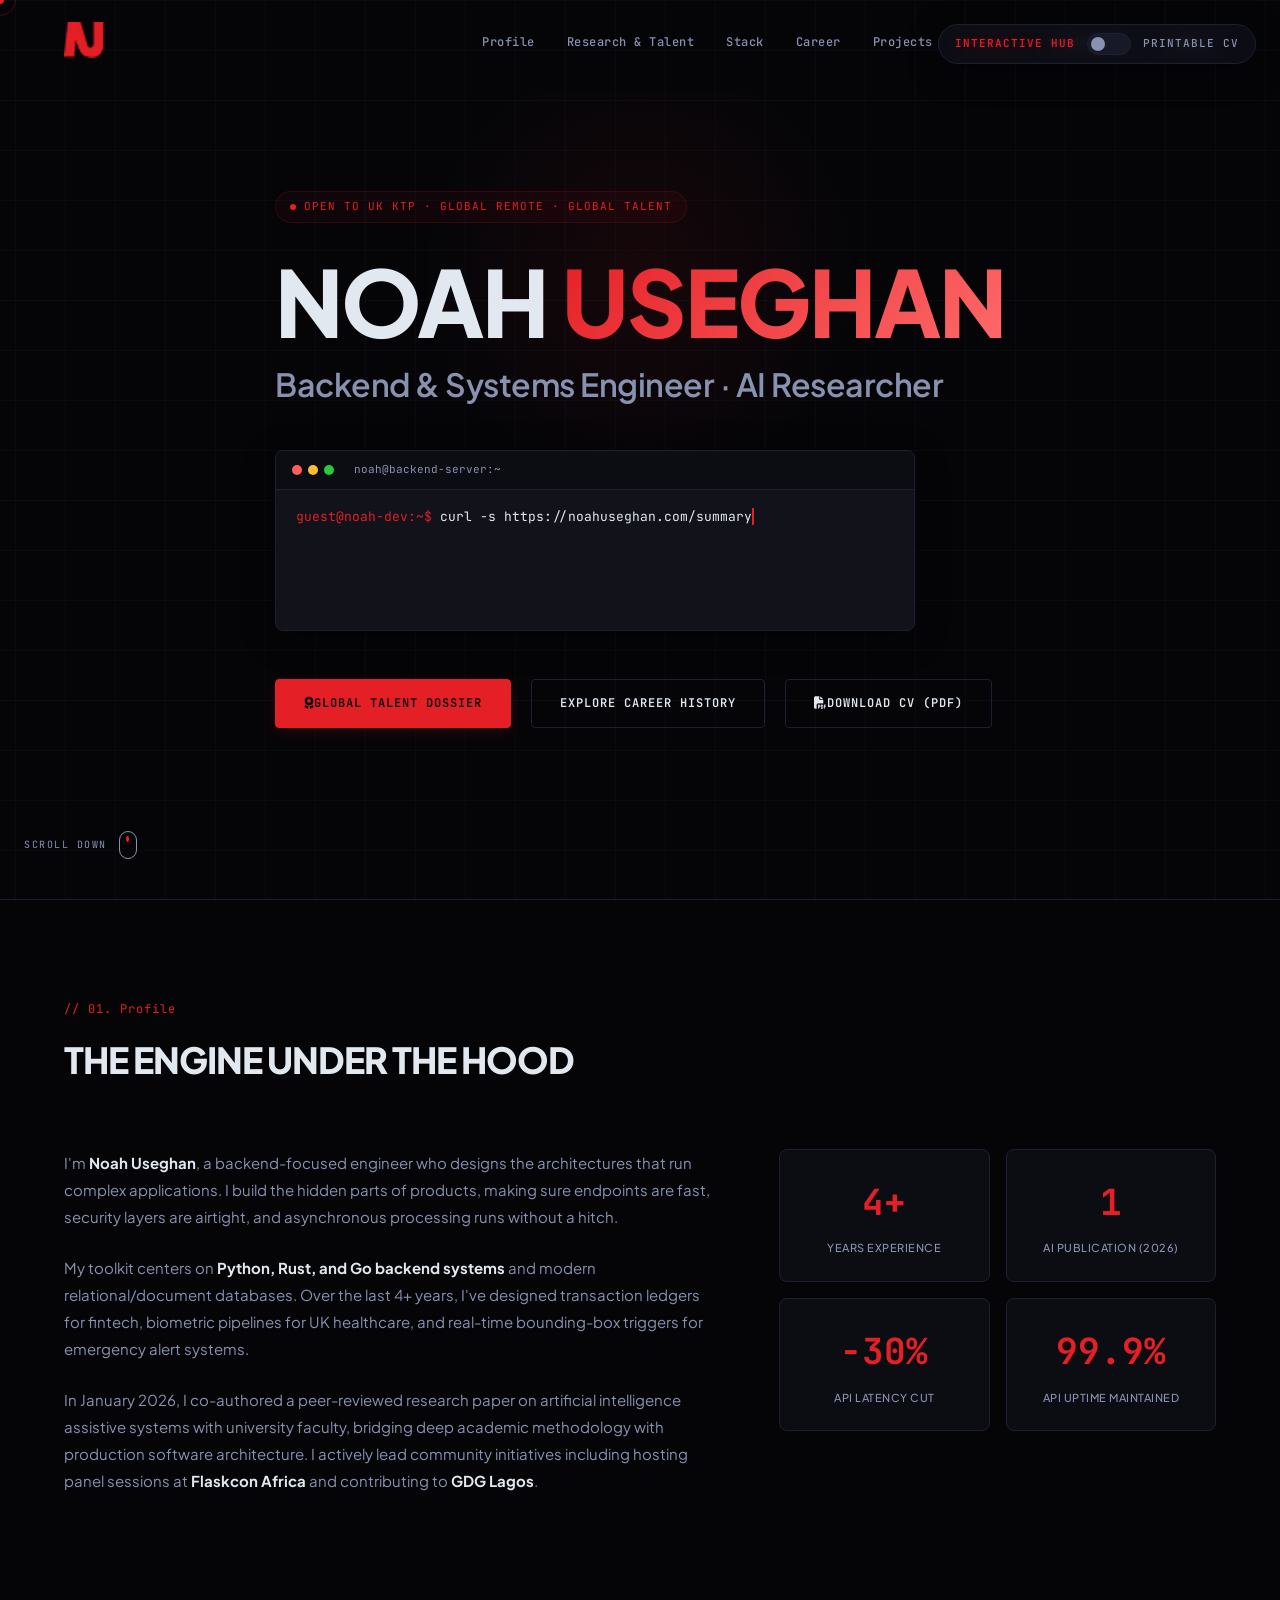
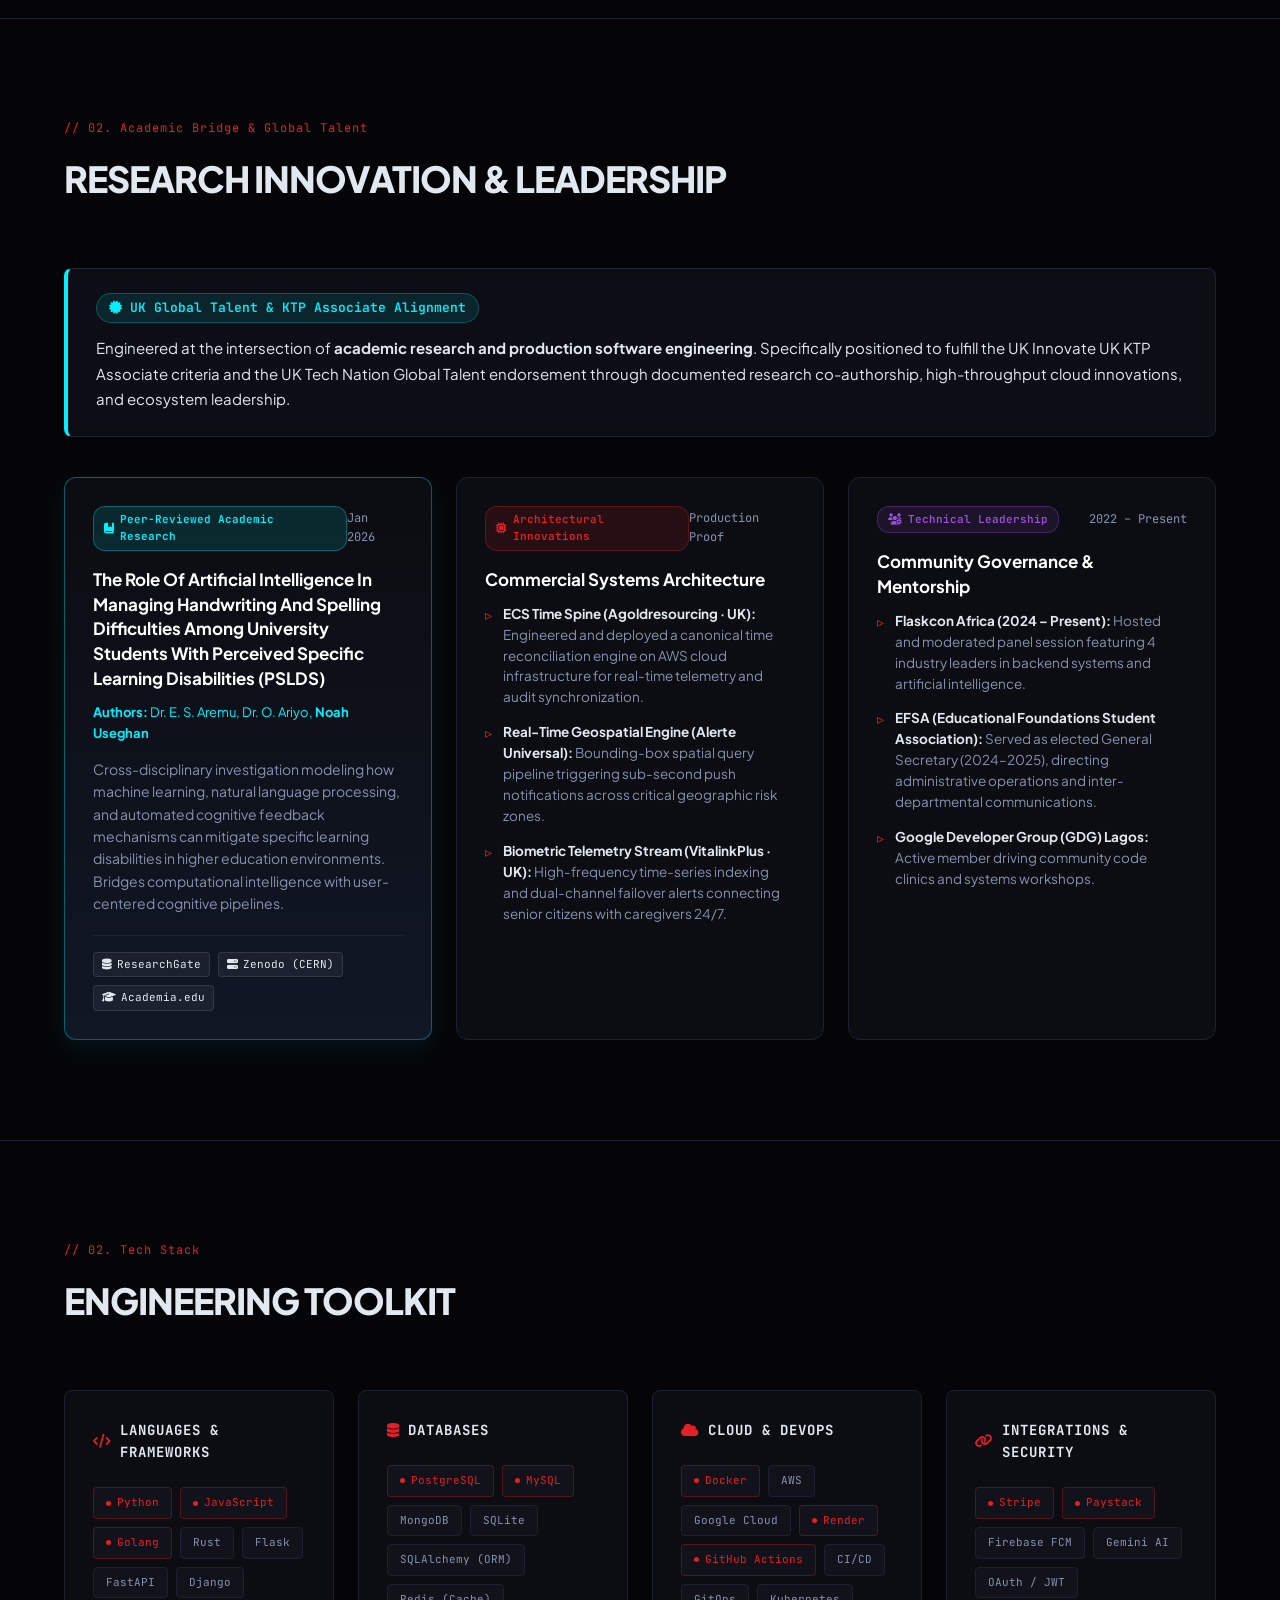
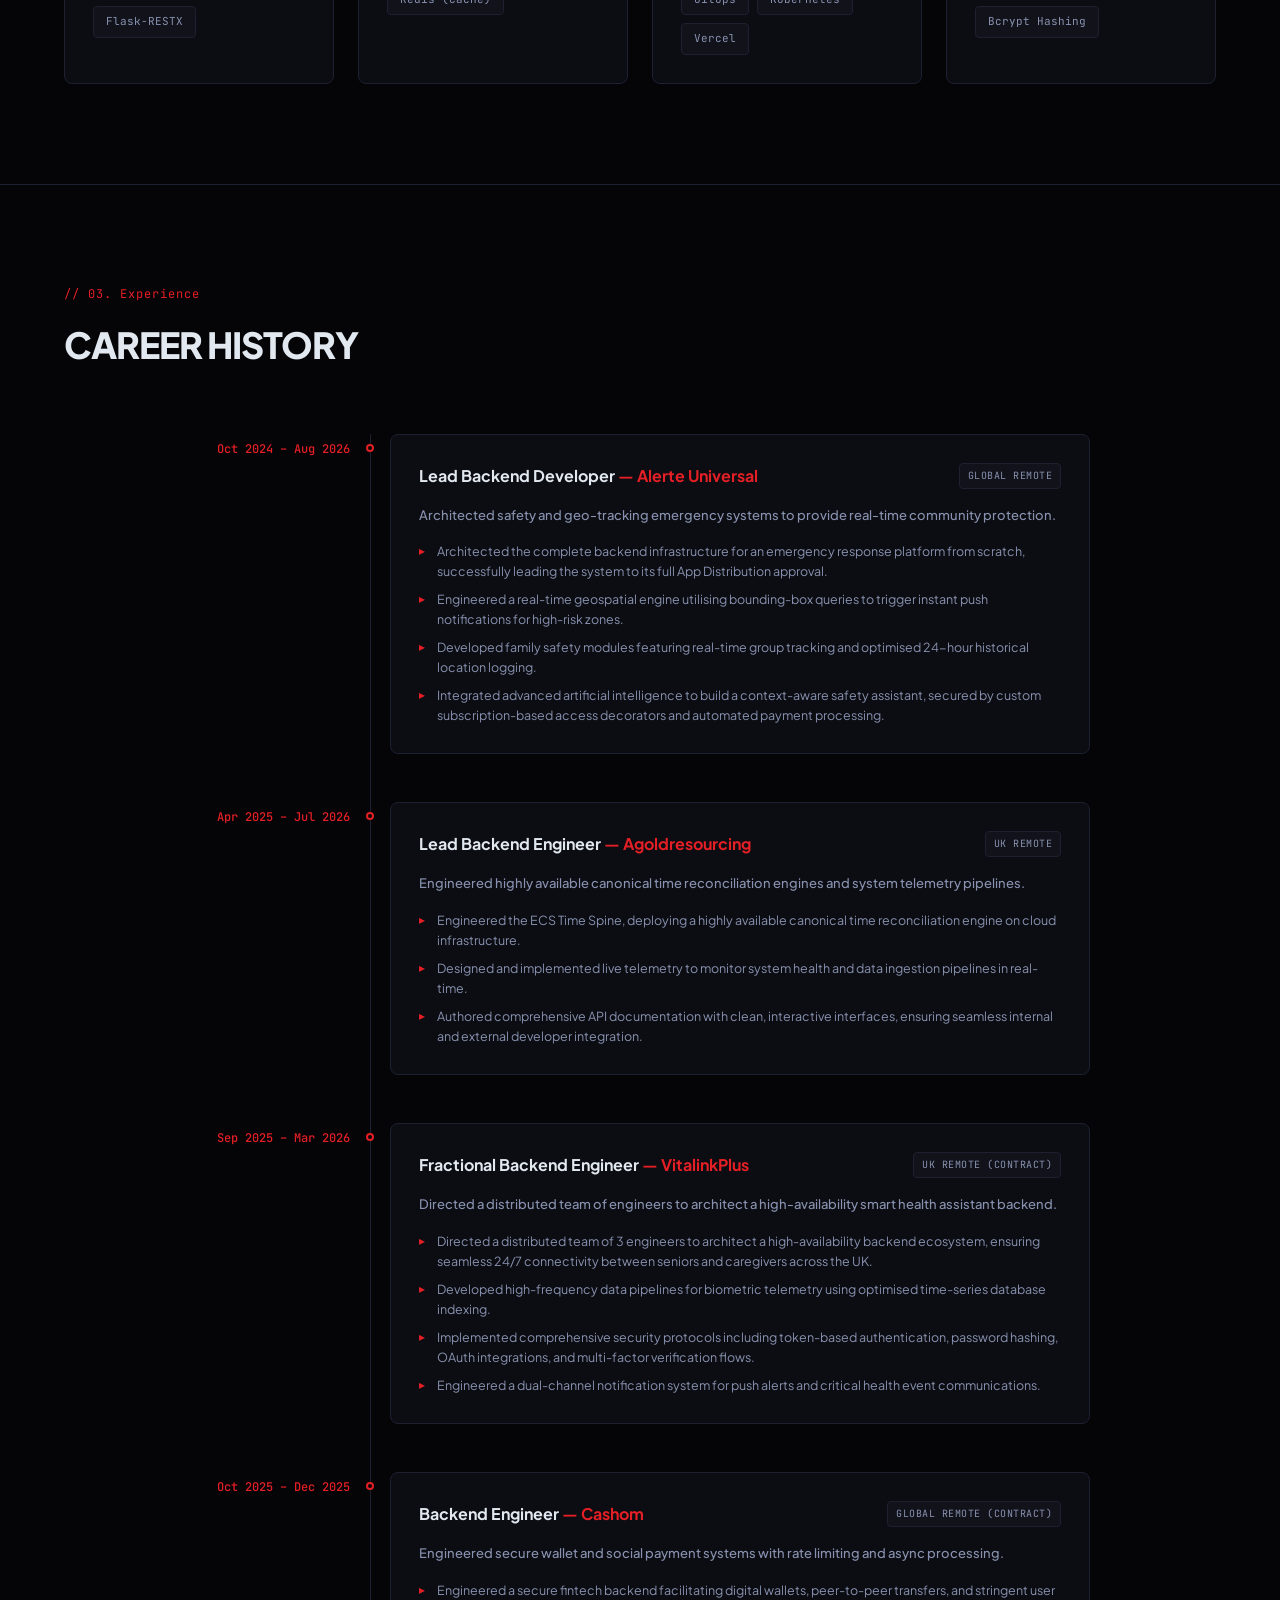
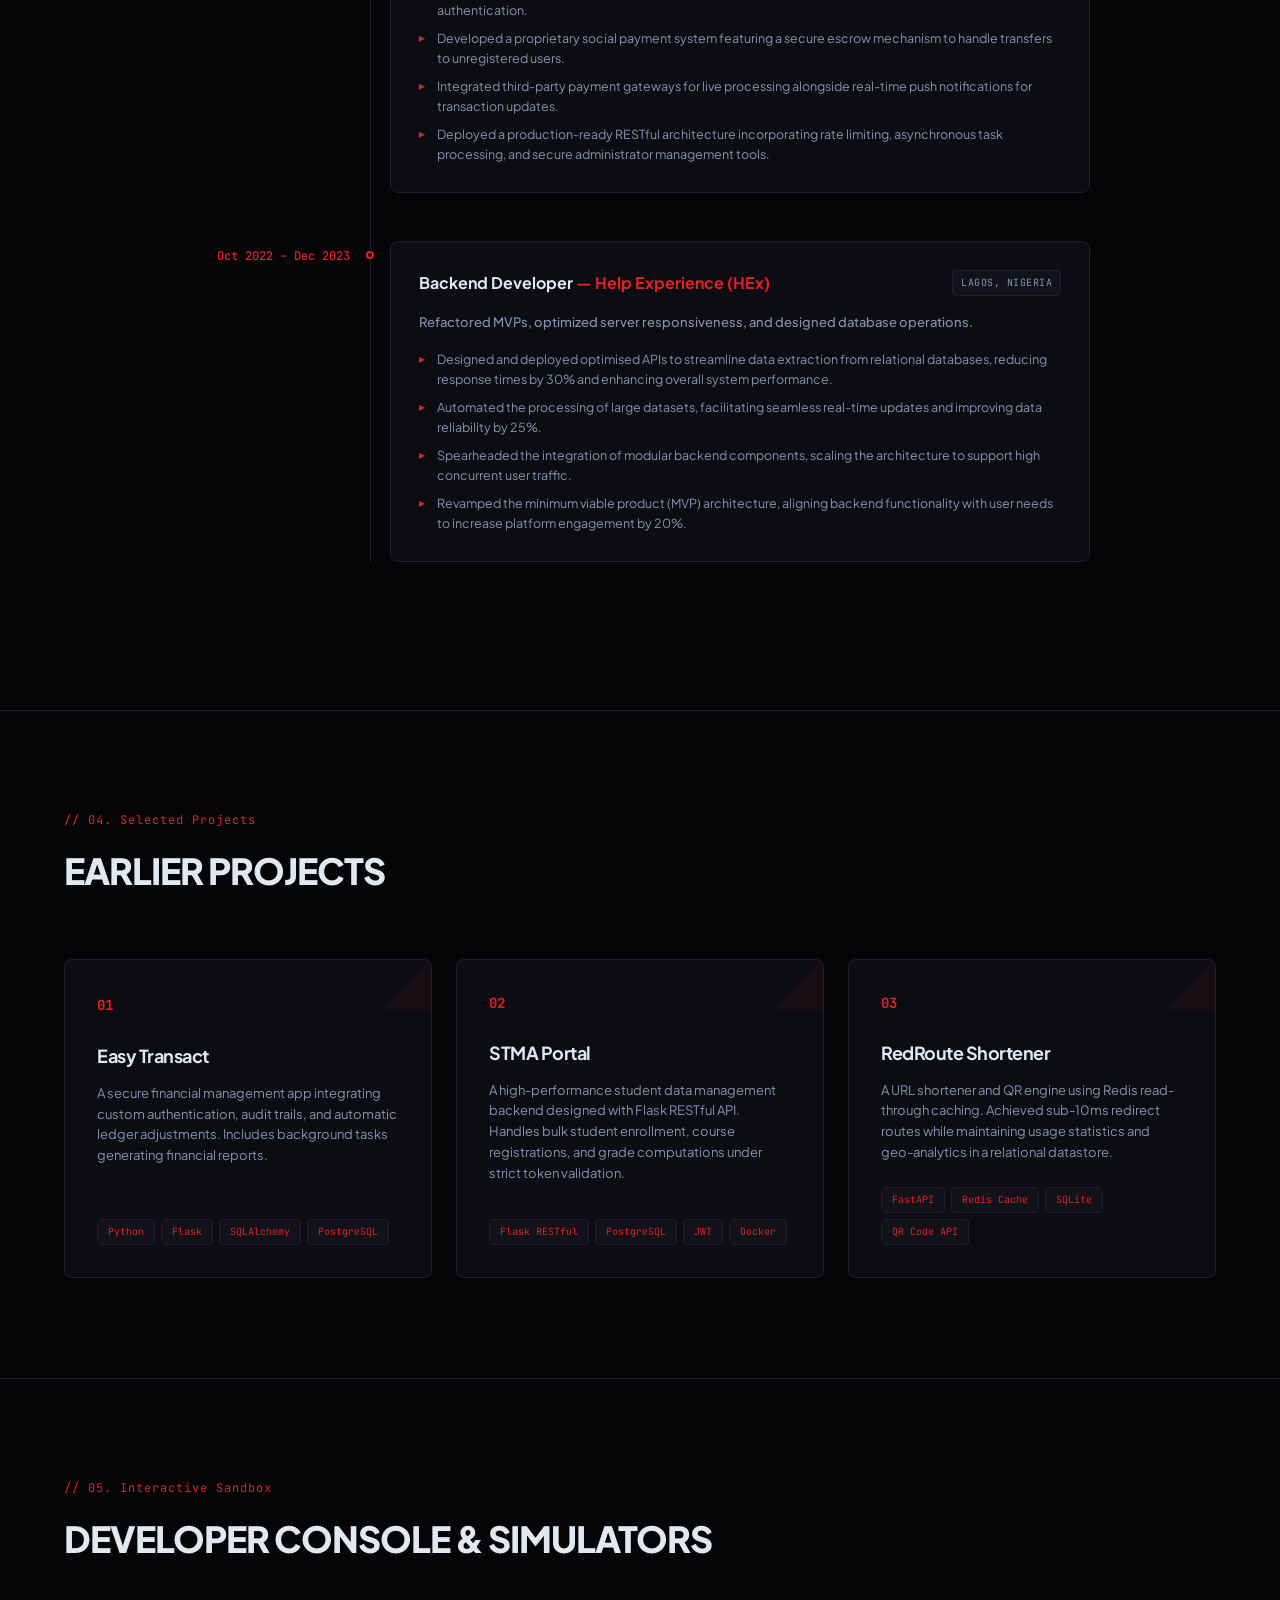
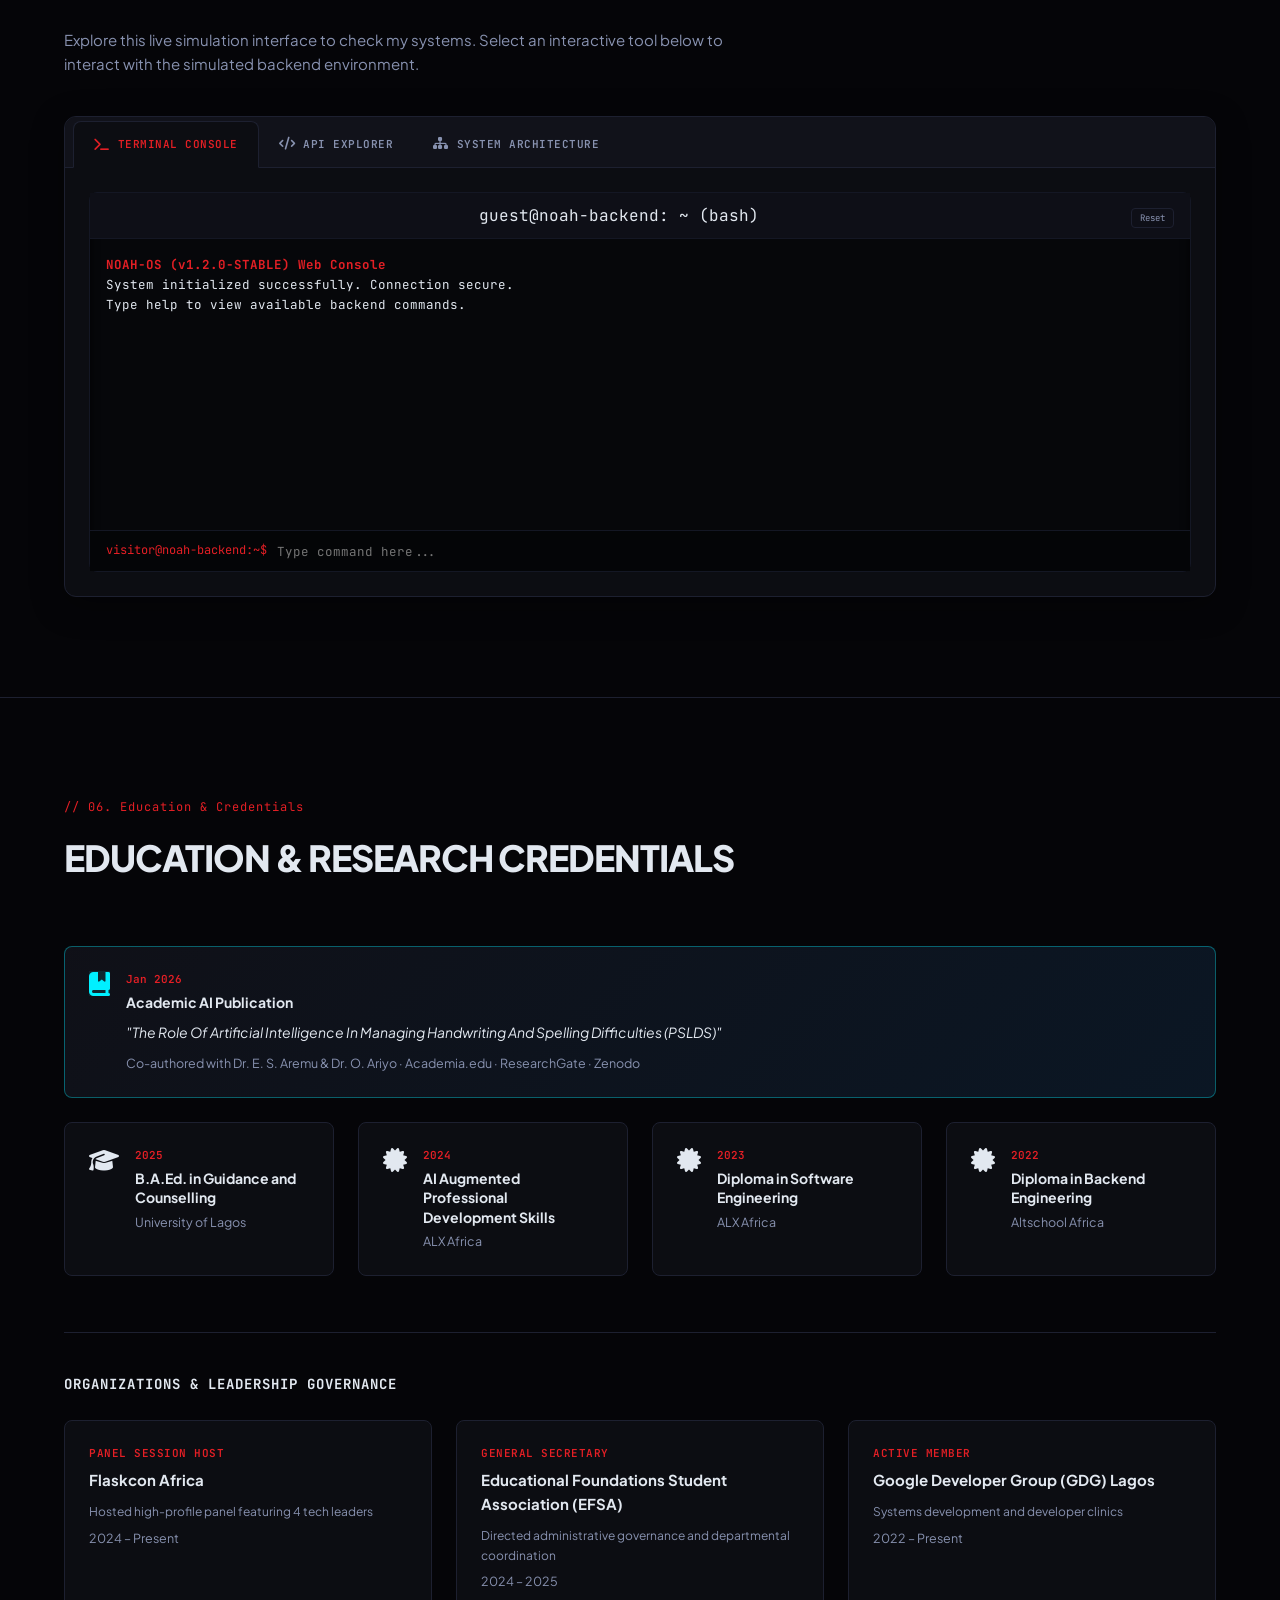
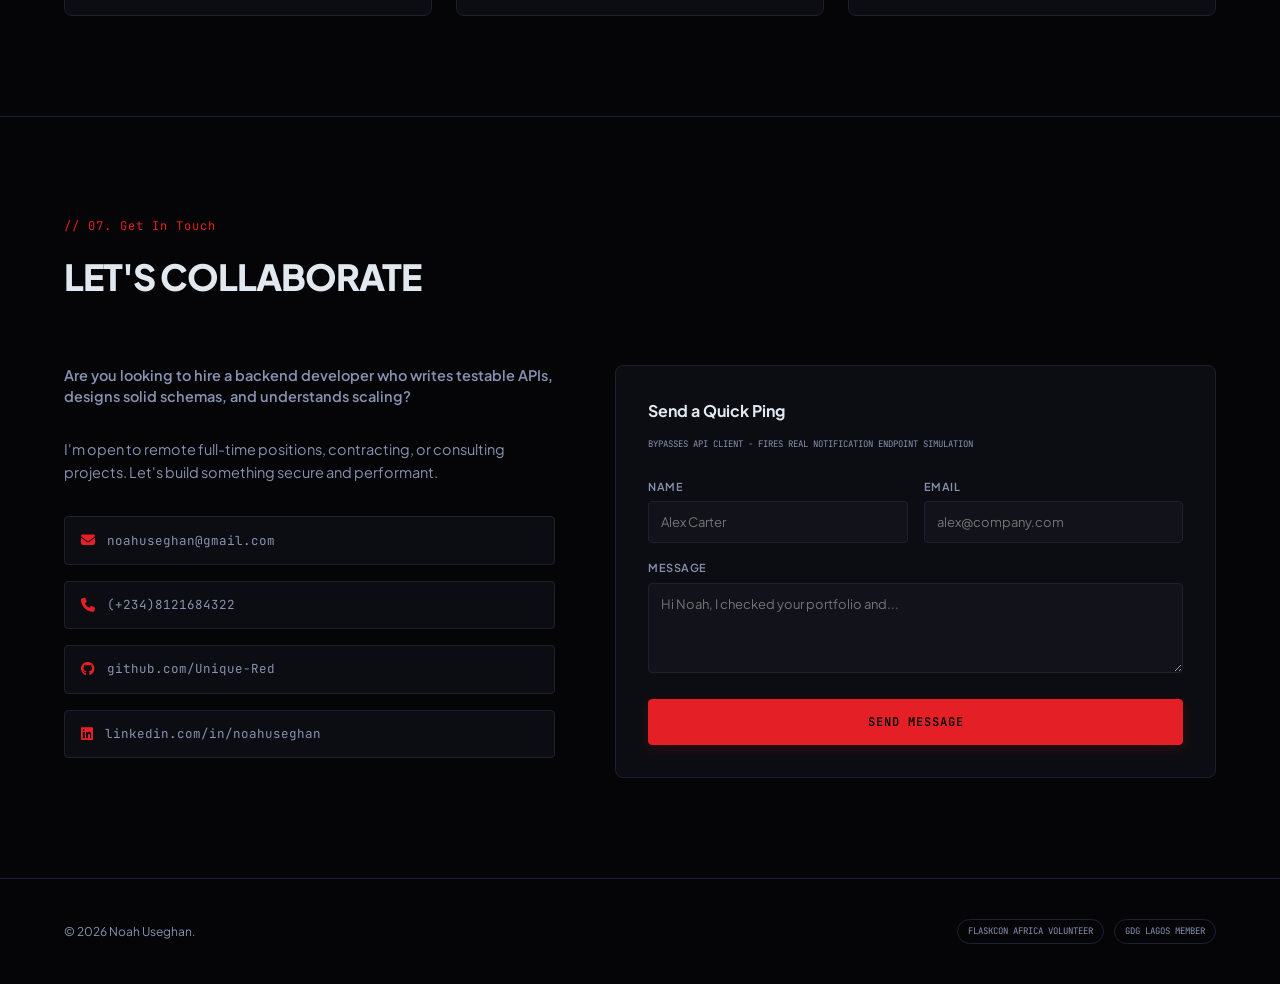
==== commit 4b724389: "Add private KTP radar, AI research dossier, and automated daily crawler" ====
--- a/index.html
+++ b/index.html
@@ -3,22 +3,22 @@
 <head>
   <meta charset="UTF-8">
   <meta name="viewport" content="width=device-width, initial-scale=1.0">
-  <title>Noah Useghan | Backend &amp; Systems Engineer</title>
-  <meta name="description" content="Portfolio of Noah Useghan, a backend developer in Lagos, Nigeria, specializing in Python, Flask, FastAPI, cloud systems, and database optimization. Featuring a terminal emulator, interactive API playground, and system architecture visualizer.">
-  <meta name="keywords" content="Noah Useghan, Backend Engineer, Systems Engineer, Python Developer, Flask, FastAPI, Golang, PostgreSQL, Database Optimization, Software Engineer portfolio, Lagos Nigeria">
+  <title>Noah Useghan | Backend &amp; Systems Engineer &middot; AI Researcher</title>
+  <meta name="description" content="Portfolio of Noah Useghan, a Backend &amp; Systems Engineer specializing in Python, Rust, Golang, distributed systems, and AI assistive research. Positioned for UK Global Talent and KTP Associate appointments with live opportunity radar and direct apply hub.">
+  <meta name="keywords" content="Noah Useghan, Backend Engineer, Systems Engineer, Python Developer, KTP Associate, UK Global Talent, Tech Nation, FastAPI, Flask, Golang, Rust, PostgreSQL, Artificial Intelligence Publication">
 
   <!-- Open Graph / Facebook -->
   <meta property="og:type" content="website">
   <meta property="og:url" content="https://unique-red.github.io/"> 
-  <meta property="og:title" content="Noah Useghan | Backend &amp; Systems Engineer">
-  <meta property="og:description" content="Portfolio of Noah Useghan, specializing in scalable APIs, database query tuning, and system architecture. Features an interactive CLI shell simulator and API playground.">
+  <meta property="og:title" content="Noah Useghan | Backend &amp; Systems Engineer &middot; AI Researcher">
+  <meta property="og:description" content="Backend &amp; Systems Engineer with 4+ years architecting high-availability platforms and co-authoring peer-reviewed AI research. Features an automated KTP &amp; Job Radar and interactive developer sandbox.">
   <meta property="og:image" content="https://unique-red.github.io/NU.png">
 
   <!-- Twitter -->
   <meta property="twitter:card" content="summary_large_image">
   <meta property="twitter:url" content="https://unique-red.github.io/">
-  <meta property="twitter:title" content="Noah Useghan | Backend &amp; Systems Engineer">
-  <meta property="twitter:description" content="Portfolio of Noah Useghan, specializing in scalable APIs, database query tuning, and system architecture. Features an interactive CLI shell simulator and API playground.">
+  <meta property="twitter:title" content="Noah Useghan | Backend &amp; Systems Engineer &middot; AI Researcher">
+  <meta property="twitter:description" content="Backend &amp; Systems Engineer specializing in scalable APIs, distributed pipelines, and AI research. Features an automated KTP &amp; Job Radar.">
   <meta property="twitter:image" content="https://unique-red.github.io/NU.png">
 
   <!-- JSON-LD Structured Data for Person Schema -->
@@ -34,7 +34,7 @@
       "https://github.com/Unique-Red",
       "https://linkedin.com/in/noahuseghan"
     ],
-    "description": "Backend & Systems Engineer specializing in Python, Flask, FastAPI, Go, Docker, PostgreSQL, and database design/query optimization.",
+    "description": "Backend & Systems Engineer specializing in Python, Rust, Golang, Docker, PostgreSQL, distributed systems, and AI research.",
     "address": {
       "@type": "PostalAddress",
       "addressLocality": "Lagos",
@@ -58,7 +58,9 @@
       "Google Cloud Platform",
       "CI/CD",
       "API Design",
-      "Database Optimization"
+      "Database Optimization",
+      "Artificial Intelligence Research",
+      "Knowledge Transfer Partnerships"
     ],
     "alumniOf": [
       {
@@ -120,6 +122,7 @@
         <nav class="nav-links-wrapper">
           <ul class="nav-links">
             <li><a href="#about">Profile</a></li>
+            <li><a href="#research-talent">Research &amp; Talent</a></li>
             <li><a href="#skills">Stack</a></li>
             <li><a href="#experience">Career</a></li>
             <li><a href="#projects">Projects</a></li>
@@ -144,12 +147,12 @@
       <div class="hero-content">
         <div class="hero-badge">
           <span class="pulse-dot"></span>
-          <span>Available for Roles &middot; Remote</span>
+          <span>Open to UK KTP &middot; Global Remote &middot; Global Talent</span>
         </div>
         <h1 class="hero-title" data-text="NOAH USEGHAN">
           NOAH <span class="text-gradient">USEGHAN</span>
         </h1>
-        <p class="hero-subtitle">Backend Engineer</p>
+        <p class="hero-subtitle">Backend &amp; Systems Engineer &middot; AI Researcher</p>
         
         
         <div class="hero-terminal-container">
@@ -161,18 +164,20 @@
             <div class="line"><span class="prompt">guest@noah-dev:~$</span> <span class="typing" id="hero-typing-text">curl -s https://noahuseghan.com/summary</span></div>
             <div class="line response-line" id="hero-terminal-response" style="display: none;">
               <span class="cyan">{</span><br>
-              &nbsp;&nbsp;<span class="yellow">"bio"</span>: <span class="green">"Architecting robust APIs, scalable databases, and cloud systems."</span>,<br>
-              &nbsp;&nbsp;<span class="yellow">"languages"</span>: <span class="green">["Python", "JavaScript", "Golang", "Rust"]</span>,<br>
+              &nbsp;&nbsp;<span class="yellow">"bio"</span>: <span class="green">"Architecting high-availability APIs, scalable databases, and research-backed data pipelines."</span>,<br>
+              &nbsp;&nbsp;<span class="yellow">"publication"</span>: <span class="green">"AI in Specific Learning Disabilities (Jan 2026, Zenodo/ResearchGate)"</span>,<br>
+              &nbsp;&nbsp;<span class="yellow">"languages"</span>: <span class="green">["Python", "Rust", "Golang", "JavaScript"]</span>,<br>
               &nbsp;&nbsp;<span class="yellow">"frameworks"</span>: <span class="green">["Flask", "FastAPI", "Django"]</span>,<br>
-              &nbsp;&nbsp;<span class="yellow">"core_strength"</span>: <span class="green">"Writing APIs that scale and clean queries that don't break"</span><br>
+              &nbsp;&nbsp;<span class="yellow">"core_strength"</span>: <span class="green">"Bridging academic-grade AI research with production-grade backend scaling"</span><br>
               <span class="cyan">}</span>
             </div>
           </div>
         </div>
 
         <div class="hero-actions">
-          <a href="#sandbox" class="btn btn-primary">Open Developer Sandbox</a>
+          <a href="#research-talent" class="btn btn-primary"><i class="fa-solid fa-award"></i> Global Talent Dossier</a>
           <a href="#experience" class="btn btn-secondary">Explore Career History</a>
+          <a href="Updated Noah Useghan CV.pdf" target="_blank" class="btn btn-secondary" download><i class="fa-solid fa-file-pdf"></i> Download CV (PDF)</a>
         </div>
       </div>
 
@@ -194,8 +199,8 @@
         <div class="about-grid">
           <div class="about-text">
             <p>I'm <strong>Noah Useghan</strong>, a backend-focused engineer who designs the architectures that run complex applications. I build the hidden parts of products, making sure endpoints are fast, security layers are airtight, and asynchronous processing runs without a hitch.</p>
-            <p>My toolkit centers on <strong>Python backend systems</strong> and modern relational/document databases. Over the last 4+ years, I've designed transaction ledgers for fintech, biometric pipelines for healthcare, and spatial triggers for emergency alert systems.</p>
-            <p>I'm heavily involved in the local dev scene, organizing and contributing to events like <strong>GDG Lagos</strong> and <strong>Flaskcon Africa</strong>. My philosophy is simple: write maintainable code, model data clean, and measure performance in milliseconds.</p>
+            <p>My toolkit centers on <strong>Python, Rust, and Go backend systems</strong> and modern relational/document databases. Over the last 4+ years, I've designed transaction ledgers for fintech, biometric pipelines for UK healthcare, and real-time bounding-box triggers for emergency alert systems.</p>
+            <p>In January 2026, I co-authored a peer-reviewed research paper on artificial intelligence assistive systems with university faculty, bridging deep academic methodology with production software architecture. I actively lead community initiatives including hosting panel sessions at <strong>Flaskcon Africa</strong> and contributing to <strong>GDG Lagos</strong>.</p>
           </div>
           
           <div class="about-stats-container">
@@ -205,8 +210,8 @@
                 <p class="stat-label">Years Experience</p>
               </div>
               <div class="stat-card">
-                <h3 class="stat-value">5+</h3>
-                <p class="stat-label">Products Shipped</p>
+                <h3 class="stat-value">1</h3>
+                <p class="stat-label">AI Publication (2026)</p>
               </div>
               <div class="stat-card">
                 <h3 class="stat-value">-30%</h3>
@@ -218,6 +223,90 @@
               </div>
             </div>
           </div>
+        </div>
+      </div>
+    </section>
+
+    
+    <!-- Global Talent & Academic Innovation Dossier -->
+    <section id="research-talent" class="reveal">
+      <div class="container">
+        <div class="section-header">
+          <span class="section-tag">// 02. Academic Bridge &amp; Global Talent</span>
+          <h2 class="section-title">RESEARCH INNOVATION &amp; LEADERSHIP</h2>
+        </div>
+        
+        <div class="talent-intro-box">
+          <div class="talent-intro-badge">
+            <i class="fa-solid fa-certificate"></i> UK Global Talent &amp; KTP Associate Alignment
+          </div>
+          <p>
+            Engineered at the intersection of <strong>academic research and production software engineering</strong>. Specifically positioned to fulfill the UK Innovate UK KTP Associate criteria and the UK Tech Nation Global Talent endorsement through documented research co-authorship, high-throughput cloud innovations, and ecosystem leadership.
+          </p>
+        </div>
+
+        <div class="talent-cards-grid">
+          
+          <!-- Publication Highlight Card -->
+          <div class="talent-card featured">
+            <div class="talent-card-header">
+              <span class="badge-pill academic"><i class="fa-solid fa-book-bookmark"></i> Peer-Reviewed Academic Research</span>
+              <span class="pub-year">Jan 2026</span>
+            </div>
+            <h3 class="talent-card-title">The Role Of Artificial Intelligence In Managing Handwriting And Spelling Difficulties Among University Students With Perceived Specific Learning Disabilities (PSLDS)</h3>
+            <p class="talent-card-authors">
+              <strong>Authors:</strong> Dr. E. S. Aremu, Dr. O. Ariyo, <strong>Noah Useghan</strong>
+            </p>
+            <p class="talent-card-desc">
+              Cross-disciplinary investigation modeling how machine learning, natural language processing, and automated cognitive feedback mechanisms can mitigate specific learning disabilities in higher education environments. Bridges computational intelligence with user-centered cognitive pipelines.
+            </p>
+            <div class="talent-indexing-badges">
+              <span class="index-badge"><i class="fa-solid fa-database"></i> ResearchGate</span>
+              <span class="index-badge"><i class="fa-solid fa-server"></i> Zenodo (CERN)</span>
+              <span class="index-badge"><i class="fa-solid fa-graduation-cap"></i> Academia.edu</span>
+            </div>
+          </div>
+
+          <!-- Architectural Innovations Card -->
+          <div class="talent-card">
+            <div class="talent-card-header">
+              <span class="badge-pill system"><i class="fa-solid fa-microchip"></i> Architectural Innovations</span>
+              <span class="pub-year">Production Proof</span>
+            </div>
+            <h3 class="talent-card-title">Commercial Systems Architecture</h3>
+            <ul class="talent-list">
+              <li>
+                <strong>ECS Time Spine (Agoldresourcing &middot; UK):</strong> Engineered and deployed a canonical time reconciliation engine on AWS cloud infrastructure for real-time telemetry and audit synchronization.
+              </li>
+              <li>
+                <strong>Real-Time Geospatial Engine (Alerte Universal):</strong> Bounding-box spatial query pipeline triggering sub-second push notifications across critical geographic risk zones.
+              </li>
+              <li>
+                <strong>Biometric Telemetry Stream (VitalinkPlus &middot; UK):</strong> High-frequency time-series indexing and dual-channel failover alerts connecting senior citizens with caregivers 24/7.
+              </li>
+            </ul>
+          </div>
+
+          <!-- Ecosystem Leadership Card -->
+          <div class="talent-card">
+            <div class="talent-card-header">
+              <span class="badge-pill leadership"><i class="fa-solid fa-users-gear"></i> Technical Leadership</span>
+              <span class="pub-year">2022 – Present</span>
+            </div>
+            <h3 class="talent-card-title">Community Governance &amp; Mentorship</h3>
+            <ul class="talent-list">
+              <li>
+                <strong>Flaskcon Africa (2024 – Present):</strong> Hosted and moderated panel session featuring 4 industry leaders in backend systems and artificial intelligence.
+              </li>
+              <li>
+                <strong>EFSA (Educational Foundations Student Association):</strong> Served as elected General Secretary (2024–2025), directing administrative operations and inter-departmental communications.
+              </li>
+              <li>
+                <strong>Google Developer Group (GDG) Lagos:</strong> Active member driving community code clinics and systems workshops.
+              </li>
+            </ul>
+          </div>
+
         </div>
       </div>
     </section>
@@ -320,7 +409,7 @@
             <div class="timeline-marker"></div>
             <div class="timeline-content">
               <div class="timeline-header">
-                <h3 class="job-title">Software Engineer <span class="company">&mdash; Agoldresourcing</span></h3>
+                <h3 class="job-title">Lead Backend Engineer <span class="company">&mdash; Agoldresourcing</span></h3>
                 <span class="job-type">UK Remote</span>
               </div>
               <p class="job-desc">Engineered highly available canonical time reconciliation engines and system telemetry pipelines.</p>
@@ -709,9 +798,21 @@
       <div class="container">
         <div class="section-header">
           <span class="section-tag">// 06. Education &amp; Credentials</span>
-          <h2 class="section-title">EDUCATION &amp; CERTIFICATIONS</h2>
+          <h2 class="section-title">EDUCATION &amp; RESEARCH CREDENTIALS</h2>
         </div>
         <div class="education-grid">
+          
+          <!-- AI Publication Card -->
+          <div class="edu-card edu-card-pub">
+            <div class="edu-icon"><i class="fa-solid fa-book-bookmark"></i></div>
+            <div class="edu-details">
+              <span class="edu-date">Jan 2026</span>
+              <h3 class="edu-title">Academic AI Publication</h3>
+              <p class="edu-pub-name">"The Role Of Artificial Intelligence In Managing Handwriting And Spelling Difficulties (PSLDS)"</p>
+              <span class="edu-institution">Co-authored with Dr. E. S. Aremu &amp; Dr. O. Ariyo &middot; Academia.edu &middot; ResearchGate &middot; Zenodo</span>
+            </div>
+          </div>
+
           <div class="edu-card">
             <div class="edu-icon"><i class="fa-solid fa-graduation-cap"></i></div>
             <div class="edu-details">
@@ -720,6 +821,7 @@
               <span class="edu-institution">University of Lagos</span>
             </div>
           </div>
+          
           <div class="edu-card">
             <div class="edu-icon"><i class="fa-solid fa-certificate"></i></div>
             <div class="edu-details">
@@ -728,6 +830,7 @@
               <span class="edu-institution">ALX Africa</span>
             </div>
           </div>
+          
           <div class="edu-card">
             <div class="edu-icon"><i class="fa-solid fa-certificate"></i></div>
             <div class="edu-details">
@@ -736,6 +839,7 @@
               <span class="edu-institution">ALX Africa</span>
             </div>
           </div>
+          
           <div class="edu-card">
             <div class="edu-icon"><i class="fa-solid fa-certificate"></i></div>
             <div class="edu-details">
@@ -744,18 +848,28 @@
               <span class="edu-institution">Altschool Africa</span>
             </div>
           </div>
-        </div>
+
+        </div>
+
         <div class="orgs-container">
-          <h3 class="orgs-heading">Organizations &amp; Community</h3>
+          <h3 class="orgs-heading">Organizations &amp; Leadership Governance</h3>
           <div class="orgs-grid">
             <div class="org-card">
-              <span class="org-role">Volunteer</span>
+              <span class="org-role">Panel Session Host</span>
               <h4 class="org-name">Flaskcon Africa</h4>
+              <p class="org-sub">Hosted high-profile panel featuring 4 tech leaders</p>
               <span class="org-date">2024 – Present</span>
             </div>
             <div class="org-card">
-              <span class="org-role">Member</span>
-              <h4 class="org-name">Google Developer Group Lagos</h4>
+              <span class="org-role">General Secretary</span>
+              <h4 class="org-name">Educational Foundations Student Association (EFSA)</h4>
+              <p class="org-sub">Directed administrative governance and departmental coordination</p>
+              <span class="org-date">2024 – 2025</span>
+            </div>
+            <div class="org-card">
+              <span class="org-role">Active Member</span>
+              <h4 class="org-name">Google Developer Group (GDG) Lagos</h4>
+              <p class="org-sub">Systems development and developer clinics</p>
               <span class="org-date">2022 – Present</span>
             </div>
           </div>
@@ -850,6 +964,9 @@
         <button id="btn-print-cv" class="btn btn-primary">
           <span class="icon"><i class="fa-solid fa-print"></i></span> Print CV / Save as PDF
         </button>
+        <a href="Updated Noah Useghan CV.pdf" target="_blank" download class="btn btn-secondary">
+          <span class="icon"><i class="fa-solid fa-download"></i></span> Download Official PDF
+        </a>
         <button id="btn-back-interactive" class="btn btn-secondary">
           Return to Interactive Site
         </button>
@@ -862,21 +979,21 @@
           <p class="cv-title">Backend &amp; Systems Engineer</p>
         </div>
         <div class="cv-header-right">
-          <p class="cv-meta">Lagos, Nigeria &middot; Open to Global Remote</p>
+          <p class="cv-meta">Lagos, Nigeria &middot; Open to Global Remote &middot; UK KTP</p>
           <p class="cv-meta">Phone: (+234)8121684322 &middot; Email: noahuseghan@gmail.com</p>
-          <p class="cv-meta">GitHub: github.com/Unique-Red &middot; LinkedIn: linkedin.com/in/noahuseghan</p>
+          <p class="cv-meta">Portfolio: unique-red.github.io &middot; GitHub: github.com/Unique-Red &middot; LinkedIn: linkedin.com/in/noahuseghan</p>
         </div>
       </header>
 
       <section class="cv-section">
         <h2 class="cv-section-title">Summary</h2>
         <p class="cv-summary-text">
-          Backend Engineer with 4+ years of experience architecting high availability systems and leading distributed engineering teams. With a proven track record of engineering scalable platforms from the ground up, including complex emergency response systems and secure fintech applications.
+          Backend Engineer with 4+ years of experience architecting high availability systems and leading distributed engineering teams. With a proven track record of engineering scalable platforms from the ground up, including complex emergency response systems and secure fintech applications. Co-author of peer-reviewed artificial intelligence research (Jan 2026).
         </p>
       </section>
 
       <section class="cv-section">
-        <h2 class="cv-section-title">Technical Expertise</h2>
+        <h2 class="cv-section-title">Technical Skills and Systems Expertise</h2>
         <div class="cv-skills-grid">
           <div><strong>Programming Languages:</strong> Rust, Python, Golang, Javascript</div>
           <div><strong>Databases:</strong> PostgreSQL, MySQL, MongoDB, SQLite</div>
@@ -886,12 +1003,12 @@
       </section>
 
       <section class="cv-section">
-        <h2 class="cv-section-title">Professional Experience</h2>
+        <h2 class="cv-section-title">Work Experience</h2>
         
         <div class="cv-job">
           <div class="cv-job-header">
-            <span class="cv-job-title"><strong>Lead Backend Developer</strong> &mdash; Alerte Universal</span>
-            <span class="cv-job-date">Oct 2024 – Jul 2026</span>
+            <span class="cv-job-title"><strong>Lead Backend Developer</strong> &mdash; Alerte Universal - Safety &amp; Emergency Response Platform</span>
+            <span class="cv-job-date">Oct 2024 – Aug 2026</span>
           </div>
           <div class="cv-job-location">Global &middot; Remote</div>
           <ul class="cv-job-bullets">
@@ -904,7 +1021,7 @@
 
         <div class="cv-job">
           <div class="cv-job-header">
-            <span class="cv-job-title"><strong>Software Engineer</strong> &mdash; Agoldresourcing</span>
+            <span class="cv-job-title"><strong>Lead Backend Engineer</strong> &mdash; Agoldresourcing</span>
             <span class="cv-job-date">Apr 2025 – Jul 2026</span>
           </div>
           <div class="cv-job-location">United Kingdom &middot; Remote</div>
@@ -917,7 +1034,7 @@
 
         <div class="cv-job">
           <div class="cv-job-header">
-            <span class="cv-job-title"><strong>Fractional Backend Engineer</strong> &mdash; VitalinkPlus</span>
+            <span class="cv-job-title"><strong>Fractional Backend Engineer</strong> &mdash; VitalinkPlus - Smart Health Assistant</span>
             <span class="cv-job-date">Sep 2025 – Mar 2026</span>
           </div>
           <div class="cv-job-location">United Kingdom &middot; Contract / Remote</div>
@@ -931,7 +1048,7 @@
 
         <div class="cv-job">
           <div class="cv-job-header">
-            <span class="cv-job-title"><strong>Backend Engineer</strong> &mdash; Cashom</span>
+            <span class="cv-job-title"><strong>Backend Engineer</strong> &mdash; Cashom - Social Payment System</span>
             <span class="cv-job-date">Oct 2025 – Dec 2025</span>
           </div>
           <div class="cv-job-location">Global &middot; Part-time Contract / Remote</div>
@@ -948,7 +1065,7 @@
             <span class="cv-job-title"><strong>Backend Developer</strong> &mdash; Help Experience (HEx)</span>
             <span class="cv-job-date">Oct 2022 – Dec 2023</span>
           </div>
-          <div class="cv-job-location">Lagos, Nigeria &middot; Full-Time</div>
+          <div class="cv-job-location">Lagos, Nigeria</div>
           <ul class="cv-job-bullets">
             <li>Designed and deployed optimised APIs to streamline data extraction from relational databases, reducing response times by 30% and enhancing overall system performance.</li>
             <li>Automated the processing of large datasets, facilitating seamless real-time updates and improving data reliability by 25%.</li>
@@ -959,39 +1076,49 @@
       </section>
 
       <section class="cv-section page-break-before">
-        <h2 class="cv-section-title">Selected Projects</h2>
+        <h2 class="cv-section-title">Personal Projects</h2>
         
         <div class="cv-project">
-          <strong>Easy Transact</strong>
+          <strong>Easy Transact &mdash; Developed a secure, AI-integrated platform for financial management</strong>
           <p>Architected a secure, AI-integrated platform focusing on complex financial data analysis and user-centric workflows. Engineered robust authentication and automated communication systems, strictly adhering to data privacy and compliance standards.</p>
         </div>
 
         <div class="cv-project">
-          <strong>STMA Student Portal Backend</strong>
+          <strong>STMA &mdash; Streamlined student data management through a Flask-based RESTful API</strong>
           <p>Designed and deployed a RESTful architecture to streamline the management of extensive student records. Implemented secure, token-based authorisation protocols, significantly enhancing overall data integrity and system security.</p>
         </div>
 
         <div class="cv-project">
-          <strong>RedRoute URL Engine</strong>
+          <strong>RedRoute &mdash; Optimized data storage and retrieval systems for URL shortening and QR code generation</strong>
           <p>Optimised data storage and retrieval systems to support rapid URL shortening and dynamic QR code generation. Integrated advanced caching layers, improving data processing speeds by 37% and ensuring highly reliable communication protocols.</p>
         </div>
       </section>
 
       <section class="cv-section">
-        <h2 class="cv-section-title">Certifications &amp; Education</h2>
+        <h2 class="cv-section-title">Publications</h2>
+        <div class="cv-publication">
+          <p><strong>The Role Of Artificial Intelligence In Managing Handwriting And Spelling Difficulties Among University Students With Perceived Specific Learning Disabilities (PSLDS)</strong></p>
+          <p class="cv-meta">Academia Edu &middot; Research Gate &middot; Zenodo &middot; Jan 2026</p>
+          <p>Co-authored with Dr. E. S. Aremu and Dr. O. Ariyo</p>
+        </div>
+      </section>
+
+      <section class="cv-section">
+        <h2 class="cv-section-title">Education</h2>
         <ul class="cv-bullets">
-          <li><strong>B.A.Ed. in Guidance and Counselling</strong> &mdash; University of Lagos (2025)</li>
-          <li><strong>AI Augmented Professional Development Skills</strong> &mdash; ALX Africa (2024)</li>
-          <li><strong>Diploma in Software Engineering</strong> &mdash; ALX Africa (2023)</li>
-          <li><strong>Diploma in Backend Engineering</strong> &mdash; Altschool Africa (2022)</li>
+          <li><strong>University of Lagos:</strong> B.A.Ed. in Guidance and Counselling (2025)</li>
+          <li><strong>ALX Africa:</strong> AI Augmented Professional Development Skills (2024)</li>
+          <li><strong>ALX Africa:</strong> Diploma in Software Engineering (2023)</li>
+          <li><strong>Altschool Africa:</strong> Diploma in Backend Engineering (2022)</li>
         </ul>
       </section>
 
       <section class="cv-section">
-        <h2 class="cv-section-title">Volunteer &amp; Community Roles</h2>
+        <h2 class="cv-section-title">Organizations &amp; Leadership</h2>
         <ul class="cv-bullets">
-          <li><strong>Volunteer</strong> &mdash; Flaskcon Africa (2024 – Present)</li>
-          <li><strong>Member</strong> &mdash; Google Developer Group (GDG) Lagos (2022 – Present)</li>
+          <li><strong>Flaskcon Africa (2024 – Present):</strong> Hosted panel session that featured 4 panelists in different tech spaces</li>
+          <li><strong>Google Developer Group (GDG) Lagos (2022 – Present):</strong> Active Community Member</li>
+          <li><strong>Educational Foundations Student Association (EFSA) (2024 – 2025):</strong> General Secretary</li>
         </ul>
       </section>
 
--- a/style.css
+++ b/style.css
@@ -2042,6 +2042,742 @@
   }
 }
 
+/* ==========================================================================
+   GLOBAL TALENT & ACADEMIC INNOVATION DOSSIER
+   ========================================================================== */
+
+#research-talent {
+  padding: 100px 0;
+  position: relative;
+}
+
+.talent-intro-box {
+  background: rgba(17, 18, 26, 0.75);
+  border: 1px solid var(--border-cyber);
+  border-left: 4px solid var(--neon-cyan);
+  border-radius: var(--border-radius-md);
+  padding: 24px 28px;
+  margin-bottom: 40px;
+  backdrop-filter: blur(8px);
+}
+
+.talent-intro-badge {
+  display: inline-flex;
+  align-items: center;
+  gap: 8px;
+  background: rgba(0, 240, 255, 0.1);
+  color: var(--neon-cyan);
+  font-family: var(--font-mono);
+  font-size: 13px;
+  font-weight: 600;
+  padding: 4px 12px;
+  border-radius: 20px;
+  margin-bottom: 12px;
+  border: 1px solid rgba(0, 240, 255, 0.25);
+}
+
+.talent-intro-box p {
+  color: var(--text-main);
+  font-size: 15px;
+  line-height: 1.7;
+}
+
+.talent-cards-grid {
+  display: grid;
+  grid-template-columns: repeat(3, 1fr);
+  gap: 24px;
+}
+
+.talent-card {
+  background: var(--bg-card);
+  border: 1px solid var(--border-cyber);
+  border-radius: var(--border-radius-lg);
+  padding: 28px;
+  display: flex;
+  flex-direction: column;
+  transition: var(--transition-smooth);
+  position: relative;
+  overflow: hidden;
+}
+
+.talent-card:hover {
+  transform: translateY(-5px);
+  border-color: rgba(228, 31, 37, 0.35);
+  box-shadow: 0 12px 30px rgba(0, 0, 0, 0.5);
+}
+
+.talent-card.featured {
+  border-color: rgba(0, 240, 255, 0.35);
+  background: linear-gradient(180deg, rgba(12, 13, 18, 0.95) 0%, rgba(17, 24, 39, 0.95) 100%);
+  box-shadow: 0 8px 24px rgba(0, 240, 255, 0.08);
+}
+
+.talent-card.featured:hover {
+  border-color: var(--neon-cyan);
+  box-shadow: 0 12px 32px rgba(0, 240, 255, 0.2);
+}
+
+.talent-card-header {
+  display: flex;
+  justify-content: space-between;
+  align-items: center;
+  margin-bottom: 16px;
+}
+
+.badge-pill {
+  font-family: var(--font-mono);
+  font-size: 11px;
+  font-weight: 600;
+  padding: 4px 10px;
+  border-radius: 12px;
+  display: inline-flex;
+  align-items: center;
+  gap: 6px;
+}
+
+.badge-pill.academic {
+  background: rgba(0, 240, 255, 0.12);
+  color: var(--neon-cyan);
+  border: 1px solid rgba(0, 240, 255, 0.3);
+}
+
+.badge-pill.system {
+  background: rgba(228, 31, 37, 0.12);
+  color: var(--accent-red);
+  border: 1px solid rgba(228, 31, 37, 0.3);
+}
+
+.badge-pill.leadership {
+  background: rgba(157, 78, 221, 0.12);
+  color: var(--neon-purple);
+  border: 1px solid rgba(157, 78, 221, 0.3);
+}
+
+.pub-year {
+  font-family: var(--font-mono);
+  font-size: 12px;
+  color: var(--text-muted);
+}
+
+.talent-card-title {
+  font-size: 17px;
+  font-weight: 700;
+  color: #fff;
+  line-height: 1.45;
+  margin-bottom: 12px;
+}
+
+.talent-card-authors {
+  font-size: 13px;
+  color: var(--neon-cyan);
+  margin-bottom: 14px;
+}
+
+.talent-card-desc {
+  font-size: 14px;
+  color: var(--text-muted);
+  line-height: 1.6;
+  margin-bottom: 20px;
+  flex-grow: 1;
+}
+
+.talent-indexing-badges {
+  display: flex;
+  flex-wrap: wrap;
+  gap: 8px;
+  margin-top: auto;
+  padding-top: 16px;
+  border-top: 1px solid var(--border-cyber);
+}
+
+.index-badge {
+  background: rgba(255, 255, 255, 0.05);
+  border: 1px solid rgba(255, 255, 255, 0.1);
+  padding: 3px 8px;
+  border-radius: 4px;
+  font-size: 11px;
+  font-family: var(--font-mono);
+  color: var(--text-main);
+  display: inline-flex;
+  align-items: center;
+  gap: 5px;
+}
+
+.talent-list {
+  list-style: none;
+  display: flex;
+  flex-direction: column;
+  gap: 14px;
+}
+
+.talent-list li {
+  font-size: 13.5px;
+  color: var(--text-muted);
+  line-height: 1.55;
+  padding-left: 18px;
+  position: relative;
+}
+
+.talent-list li::before {
+  content: '▹';
+  position: absolute;
+  left: 0;
+  color: var(--accent-red);
+  font-size: 14px;
+}
+
+.talent-list strong {
+  color: var(--text-main);
+}
+
+
+/* ==========================================================================
+   LIVE OPPORTUNITIES & KTP RADAR
+   ========================================================================== */
+
+#job-radar {
+  padding: 100px 0;
+  position: relative;
+}
+
+.radar-intro-wrapper {
+  margin-bottom: 36px;
+}
+
+.radar-lead {
+  font-size: 16px;
+  color: var(--text-muted);
+  max-width: 900px;
+  margin-bottom: 28px;
+  line-height: 1.7;
+}
+
+.radar-controls {
+  display: flex;
+  flex-direction: column;
+  gap: 20px;
+  background: var(--bg-card);
+  border: 1px solid var(--border-cyber);
+  border-radius: var(--border-radius-lg);
+  padding: 20px 24px;
+}
+
+.radar-filter-tabs {
+  display: flex;
+  flex-wrap: wrap;
+  gap: 10px;
+}
+
+.radar-tab-btn {
+  background: var(--bg-panel);
+  border: 1px solid var(--border-cyber);
+  color: var(--text-muted);
+  font-family: var(--font-mono);
+  font-size: 13px;
+  font-weight: 500;
+  padding: 8px 16px;
+  border-radius: 30px;
+  display: inline-flex;
+  align-items: center;
+  gap: 8px;
+  cursor: pointer;
+  transition: var(--transition-smooth);
+}
+
+.radar-tab-btn:hover {
+  background: var(--bg-active);
+  color: var(--text-main);
+  border-color: rgba(228, 31, 37, 0.4);
+}
+
+.radar-tab-btn.active {
+  background: rgba(228, 31, 37, 0.15);
+  color: #fff;
+  border-color: var(--accent-red);
+  box-shadow: 0 0 15px rgba(228, 31, 37, 0.25);
+}
+
+.radar-tab-btn .badge-count {
+  background: rgba(255, 255, 255, 0.1);
+  padding: 2px 7px;
+  border-radius: 10px;
+  font-size: 11px;
+}
+
+.radar-tab-btn.active .badge-count {
+  background: var(--accent-red);
+  color: #fff;
+}
+
+.radar-search-bar {
+  display: flex;
+  gap: 16px;
+  flex-wrap: wrap;
+}
+
+.search-input-wrapper {
+  position: relative;
+  flex-grow: 1;
+  min-width: 260px;
+}
+
+.search-input-wrapper .search-icon {
+  position: absolute;
+  left: 14px;
+  top: 50%;
+  transform: translateY(-50%);
+  color: var(--text-dark);
+  font-size: 14px;
+}
+
+#radar-search-input {
+  width: 100%;
+  background: var(--bg-cyber);
+  border: 1px solid var(--border-cyber);
+  border-radius: var(--border-radius-md);
+  padding: 10px 14px 10px 38px;
+  color: var(--text-main);
+  font-family: var(--font-sans);
+  font-size: 14px;
+  transition: var(--transition-smooth);
+}
+
+#radar-search-input:focus {
+  outline: none;
+  border-color: var(--neon-cyan);
+  box-shadow: 0 0 10px rgba(0, 240, 255, 0.2);
+}
+
+.status-filter-wrapper {
+  min-width: 160px;
+}
+
+.radar-status-select {
+  width: 100%;
+  background: var(--bg-cyber);
+  border: 1px solid var(--border-cyber);
+  border-radius: var(--border-radius-md);
+  padding: 10px 14px;
+  color: var(--text-main);
+  font-family: var(--font-mono);
+  font-size: 13px;
+  cursor: pointer;
+  transition: var(--transition-smooth);
+}
+
+.radar-status-select:focus {
+  outline: none;
+  border-color: var(--accent-red);
+}
+
+/* Radar Jobs Grid */
+.radar-jobs-grid {
+  display: grid;
+  grid-template-columns: repeat(2, 1fr);
+  gap: 22px;
+  margin-top: 24px;
+}
+
+.radar-job-card {
+  background: var(--bg-card);
+  border: 1px solid var(--border-cyber);
+  border-radius: var(--border-radius-lg);
+  padding: 24px;
+  display: flex;
+  flex-direction: column;
+  transition: var(--transition-smooth);
+  position: relative;
+}
+
+.radar-job-card:hover {
+  transform: translateY(-4px);
+  border-color: rgba(0, 240, 255, 0.35);
+  box-shadow: 0 10px 28px rgba(0, 0, 0, 0.45);
+}
+
+.radar-card-top {
+  display: flex;
+  justify-content: space-between;
+  align-items: center;
+  margin-bottom: 14px;
+}
+
+.radar-category-pill {
+  font-family: var(--font-mono);
+  font-size: 11px;
+  font-weight: 600;
+  padding: 3px 10px;
+  border-radius: 12px;
+  display: inline-flex;
+  align-items: center;
+  gap: 6px;
+}
+
+.radar-category-pill.cat-ktp {
+  background: rgba(157, 78, 221, 0.15);
+  color: #c77dff;
+  border: 1px solid rgba(157, 78, 221, 0.35);
+}
+
+.radar-category-pill.cat-remote {
+  background: rgba(0, 240, 255, 0.12);
+  color: var(--neon-cyan);
+  border: 1px solid rgba(0, 240, 255, 0.3);
+}
+
+.radar-match-badge {
+  display: inline-flex;
+  align-items: center;
+  gap: 6px;
+  font-family: var(--font-mono);
+  font-size: 12px;
+  padding: 3px 10px;
+  border-radius: 20px;
+}
+
+.radar-match-badge.match-high {
+  background: rgba(0, 255, 157, 0.12);
+  color: #00ff9d;
+  border: 1px solid rgba(0, 255, 157, 0.35);
+}
+
+.radar-match-badge.match-med {
+  background: rgba(0, 240, 255, 0.12);
+  color: var(--neon-cyan);
+  border: 1px solid rgba(0, 240, 255, 0.3);
+}
+
+.match-pulse {
+  width: 6px;
+  height: 6px;
+  border-radius: 50%;
+  background: currentColor;
+  box-shadow: 0 0 8px currentColor;
+}
+
+.radar-card-title {
+  font-size: 18px;
+  font-weight: 700;
+  color: #fff;
+  line-height: 1.4;
+  margin-bottom: 12px;
+}
+
+.radar-card-meta {
+  display: grid;
+  grid-template-columns: 1fr 1fr;
+  gap: 8px 14px;
+  font-size: 13px;
+  color: var(--text-muted);
+  margin-bottom: 14px;
+  padding-bottom: 14px;
+  border-bottom: 1px solid var(--border-cyber);
+}
+
+.meta-item {
+  display: flex;
+  align-items: center;
+  gap: 7px;
+  white-space: nowrap;
+  overflow: hidden;
+  text-overflow: ellipsis;
+}
+
+.meta-item.org-name {
+  color: var(--text-main);
+  grid-column: 1 / -1;
+  font-size: 14px;
+}
+
+.meta-item i {
+  color: var(--accent-red);
+  font-size: 12px;
+}
+
+.radar-card-summary {
+  font-size: 13.5px;
+  color: var(--text-muted);
+  line-height: 1.55;
+  margin-bottom: 16px;
+  flex-grow: 1;
+}
+
+.radar-tags-list {
+  display: flex;
+  flex-wrap: wrap;
+  gap: 6px;
+  margin-bottom: 18px;
+}
+
+.radar-tag {
+  background: var(--bg-panel);
+  border: 1px solid var(--border-cyber);
+  color: var(--text-muted);
+  font-family: var(--font-mono);
+  font-size: 11px;
+  padding: 2px 8px;
+  border-radius: 4px;
+}
+
+.radar-card-actions {
+  display: flex;
+  align-items: center;
+  gap: 10px;
+  margin-top: auto;
+  padding-top: 14px;
+  border-top: 1px solid var(--border-cyber);
+}
+
+.radar-apply-btn {
+  flex-grow: 1;
+  text-align: center;
+}
+
+.btn-open-pitch {
+  white-space: nowrap;
+}
+
+.status-tracker-select {
+  background: var(--bg-panel);
+  border: 1px solid var(--border-cyber);
+  color: var(--text-muted);
+  font-family: var(--font-mono);
+  font-size: 11px;
+  padding: 6px 8px;
+  border-radius: var(--border-radius-sm);
+  cursor: pointer;
+  transition: var(--transition-smooth);
+}
+
+.status-tracker-select:focus {
+  outline: none;
+  border-color: var(--accent-red);
+}
+
+.radar-empty-state {
+  text-align: center;
+  padding: 60px 20px;
+  background: var(--bg-card);
+  border: 1px dashed var(--border-cyber);
+  border-radius: var(--border-radius-lg);
+  margin-top: 24px;
+}
+
+.radar-empty-state i {
+  font-size: 38px;
+  color: var(--text-dark);
+  margin-bottom: 14px;
+}
+
+.radar-empty-state p {
+  color: var(--text-muted);
+  margin-bottom: 16px;
+}
+
+.radar-footer-bar {
+  margin-top: 24px;
+  padding-top: 16px;
+}
+
+.radar-crawler-info {
+  display: flex;
+  align-items: center;
+  gap: 10px;
+  font-size: 13px;
+  color: var(--text-muted);
+  font-family: var(--font-mono);
+}
+
+
+/* ==========================================================================
+   PITCH GENERATOR MODAL
+   ========================================================================== */
+
+.modal-backdrop {
+  position: fixed;
+  inset: 0;
+  background: rgba(0, 0, 0, 0.85);
+  backdrop-filter: blur(8px);
+  -webkit-backdrop-filter: blur(8px);
+  z-index: 2000;
+  display: flex;
+  align-items: center;
+  justify-content: center;
+  padding: 20px;
+  animation: fadeIn 0.25s ease-out;
+}
+
+.modal-container {
+  background: var(--bg-card);
+  border: 1px solid rgba(0, 240, 255, 0.3);
+  border-radius: var(--border-radius-lg);
+  max-width: 780px;
+  width: 100%;
+  max-height: 90vh;
+  display: flex;
+  flex-direction: column;
+  box-shadow: 0 20px 50px rgba(0, 0, 0, 0.7), 0 0 30px rgba(0, 240, 255, 0.1);
+  animation: modalSlideUp 0.3s cubic-bezier(0.16, 1, 0.3, 1);
+  overflow: hidden;
+}
+
+@keyframes modalSlideUp {
+  from { opacity: 0; transform: translateY(20px) scale(0.97); }
+  to { opacity: 1; transform: translateY(0) scale(1); }
+}
+
+.modal-header {
+  padding: 20px 24px;
+  border-bottom: 1px solid var(--border-cyber);
+  display: flex;
+  justify-content: space-between;
+  align-items: flex-start;
+  background: var(--bg-panel);
+}
+
+.modal-tag {
+  font-family: var(--font-mono);
+  font-size: 12px;
+  color: var(--neon-cyan);
+}
+
+.modal-title {
+  font-size: 18px;
+  font-weight: 700;
+  color: #fff;
+  margin-top: 4px;
+}
+
+.modal-subtitle {
+  font-size: 13px;
+  color: var(--text-muted);
+  font-family: var(--font-mono);
+}
+
+.modal-close-btn {
+  background: transparent;
+  border: none;
+  color: var(--text-muted);
+  font-size: 26px;
+  line-height: 1;
+  cursor: pointer;
+  transition: var(--transition-smooth);
+}
+
+.modal-close-btn:hover {
+  color: var(--accent-red);
+}
+
+.modal-body {
+  padding: 20px 24px;
+  overflow-y: auto;
+  display: flex;
+  flex-direction: column;
+  gap: 16px;
+}
+
+.pitch-context-banner {
+  background: rgba(0, 240, 255, 0.08);
+  border: 1px solid rgba(0, 240, 255, 0.2);
+  border-radius: var(--border-radius-md);
+  padding: 10px 14px;
+  font-size: 13px;
+  color: var(--neon-cyan);
+  display: flex;
+  align-items: center;
+  gap: 10px;
+}
+
+.pitch-textarea {
+  width: 100%;
+  background: var(--bg-cyber);
+  border: 1px solid var(--border-cyber);
+  border-radius: var(--border-radius-md);
+  padding: 16px;
+  color: var(--text-main);
+  font-family: var(--font-sans);
+  font-size: 14px;
+  line-height: 1.65;
+  resize: vertical;
+}
+
+.pitch-textarea:focus {
+  outline: none;
+  border-color: var(--neon-cyan);
+}
+
+.modal-footer {
+  padding: 16px 24px;
+  border-top: 1px solid var(--border-cyber);
+  background: var(--bg-panel);
+  display: flex;
+  justify-content: flex-end;
+  gap: 12px;
+  flex-wrap: wrap;
+}
+
+.btn-copied {
+  background: #00ff9d !important;
+  color: #000 !important;
+  border-color: #00ff9d !important;
+}
+
+
+/* Publication Card in Credentials */
+.edu-card-pub {
+  border-color: rgba(0, 240, 255, 0.35);
+  background: linear-gradient(135deg, rgba(17, 18, 26, 0.9) 0%, rgba(12, 25, 40, 0.9) 100%);
+  grid-column: 1 / -1;
+}
+
+.edu-card-pub .edu-icon {
+  color: var(--neon-cyan);
+  background: rgba(0, 240, 255, 0.1);
+  border-color: rgba(0, 240, 255, 0.25);
+}
+
+.edu-pub-name {
+  font-size: 14px;
+  color: var(--text-main);
+  font-style: italic;
+  margin: 4px 0 6px 0;
+}
+
+.org-sub {
+  font-size: 12px;
+  color: var(--text-muted);
+  margin-top: 4px;
+}
+
+.cv-publication {
+  margin-bottom: 12px;
+  font-size: 13px;
+  line-height: 1.5;
+}
+
+
+/* Media Queries for New Components */
+@media (max-width: 992px) {
+  .talent-cards-grid {
+    grid-template-columns: 1fr;
+  }
+  .radar-jobs-grid {
+    grid-template-columns: 1fr;
+  }
+}
+
+@media (max-width: 768px) {
+  .radar-card-meta {
+    grid-template-columns: 1fr;
+  }
+  .radar-card-actions {
+    flex-wrap: wrap;
+  }
+  .radar-apply-btn, .btn-open-pitch, .status-tracker-select {
+    width: 100%;
+  }
+}
+
 @media print {
   .no-print,
   #mode-controls,
